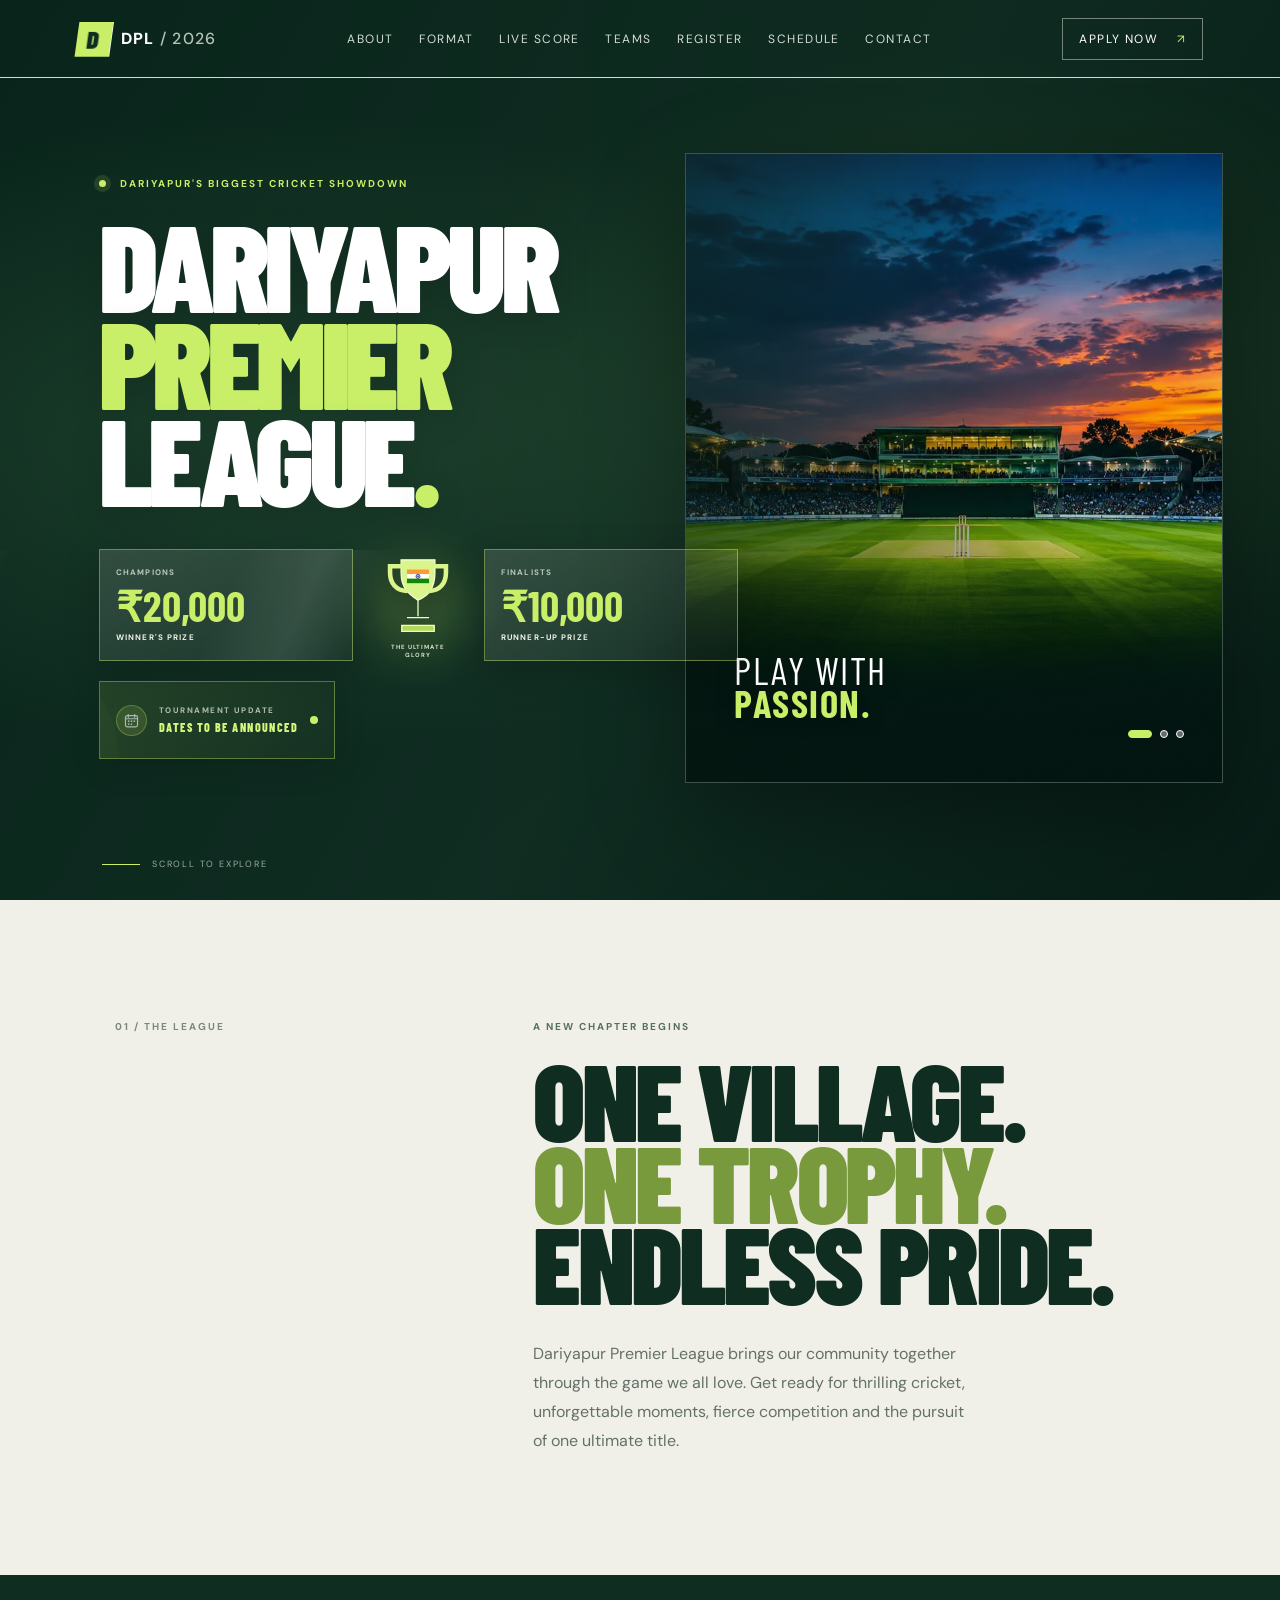
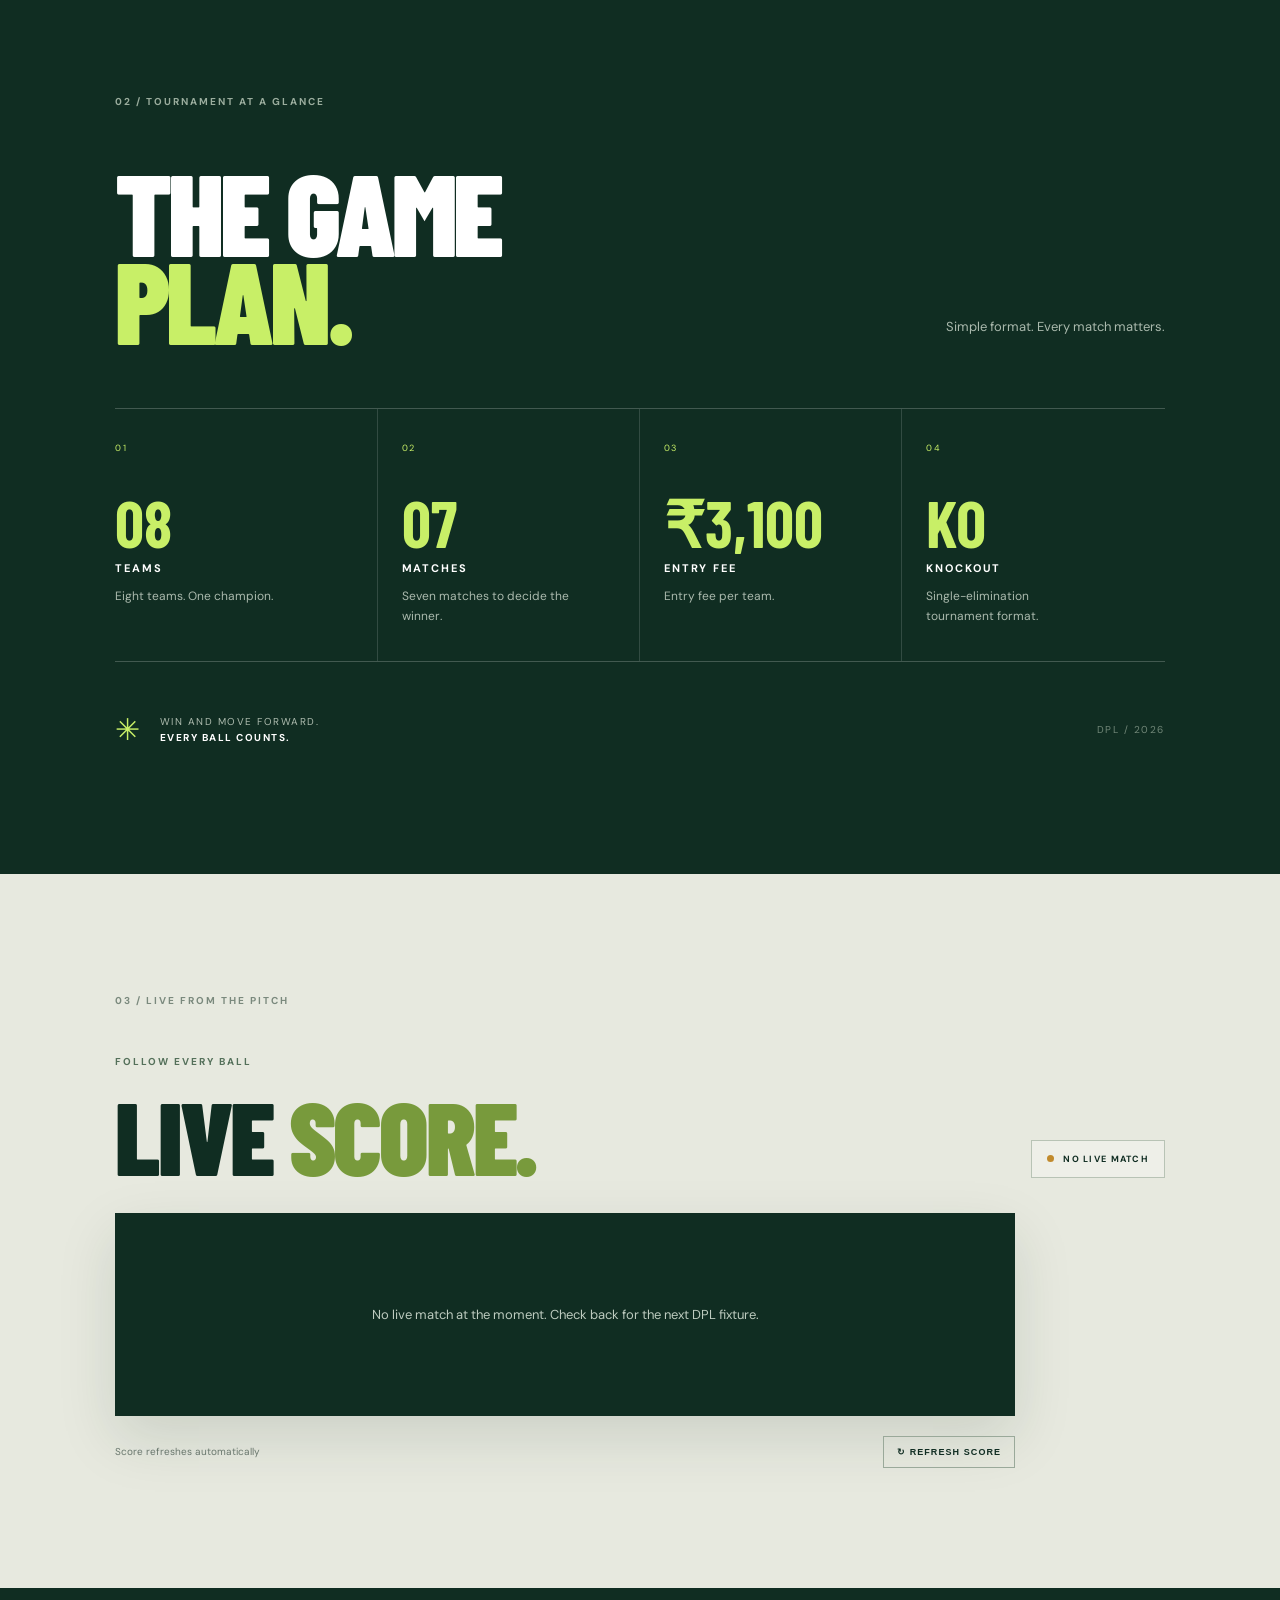
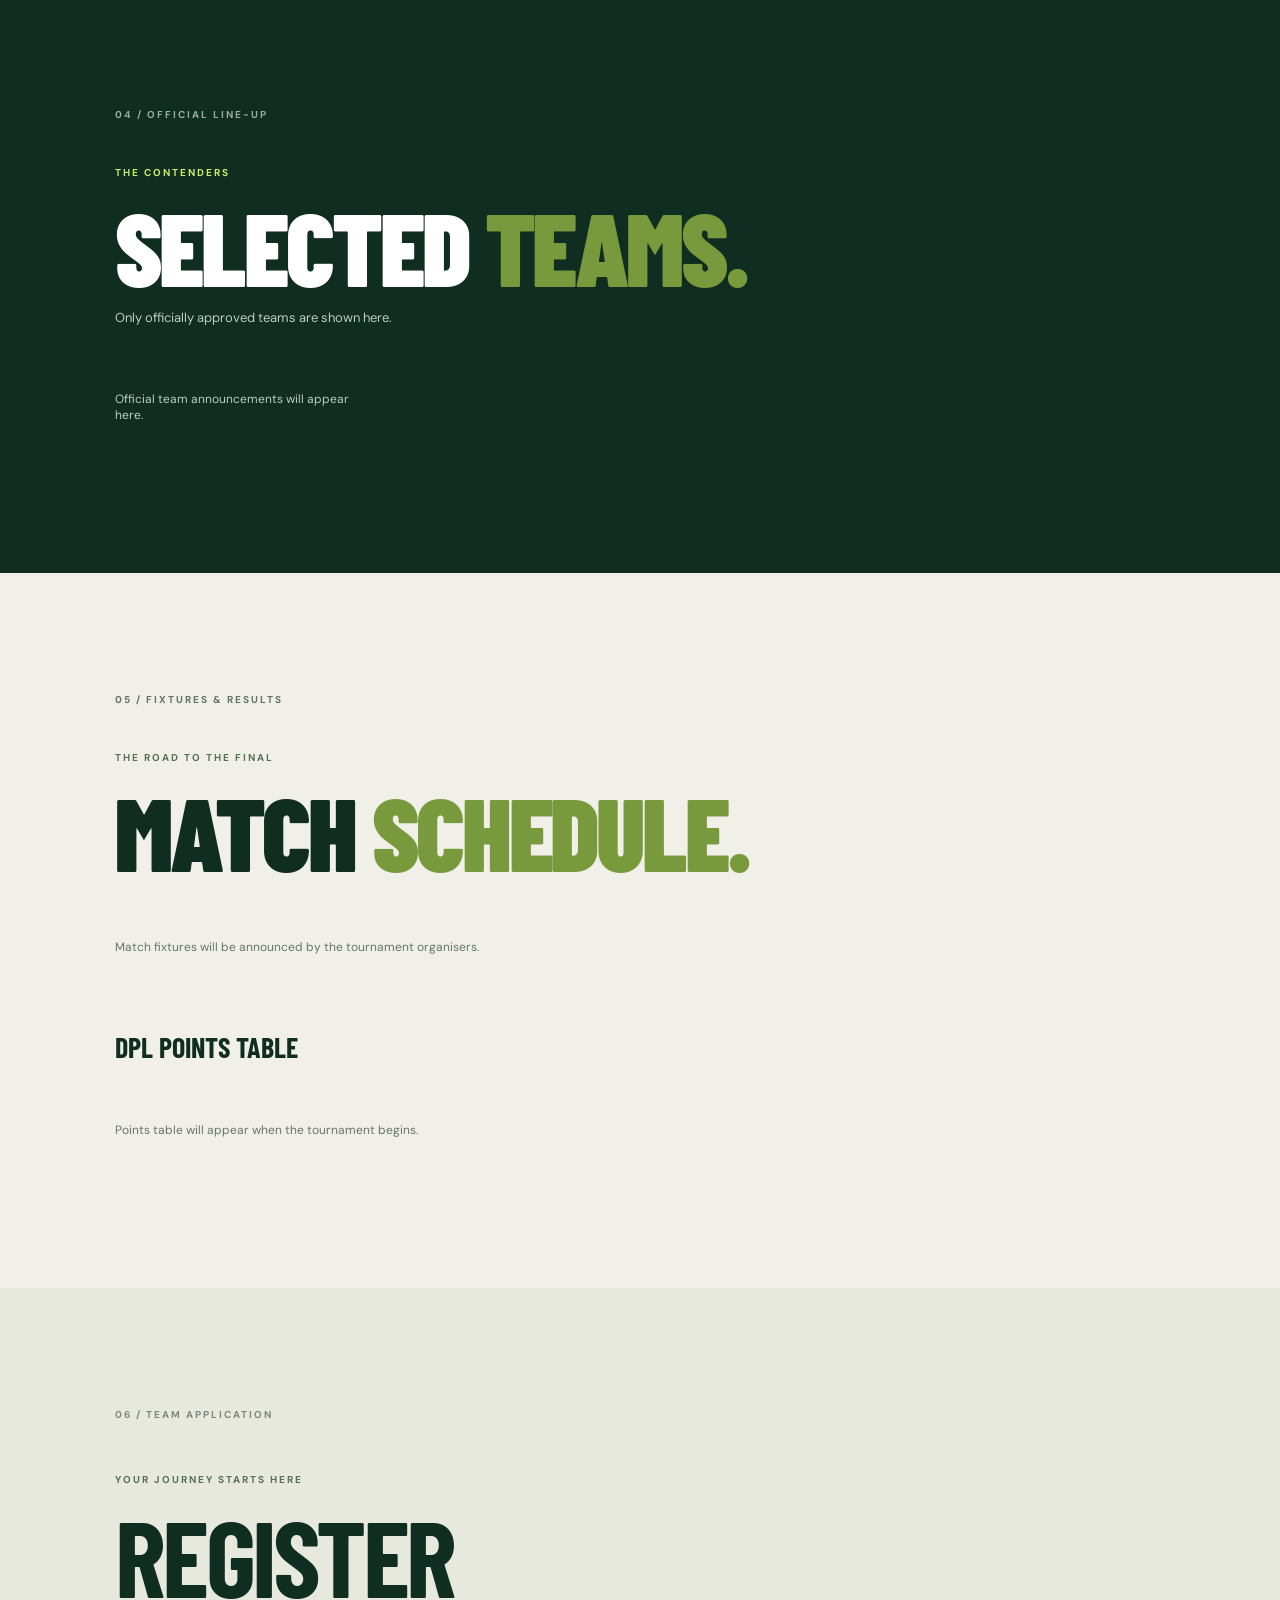
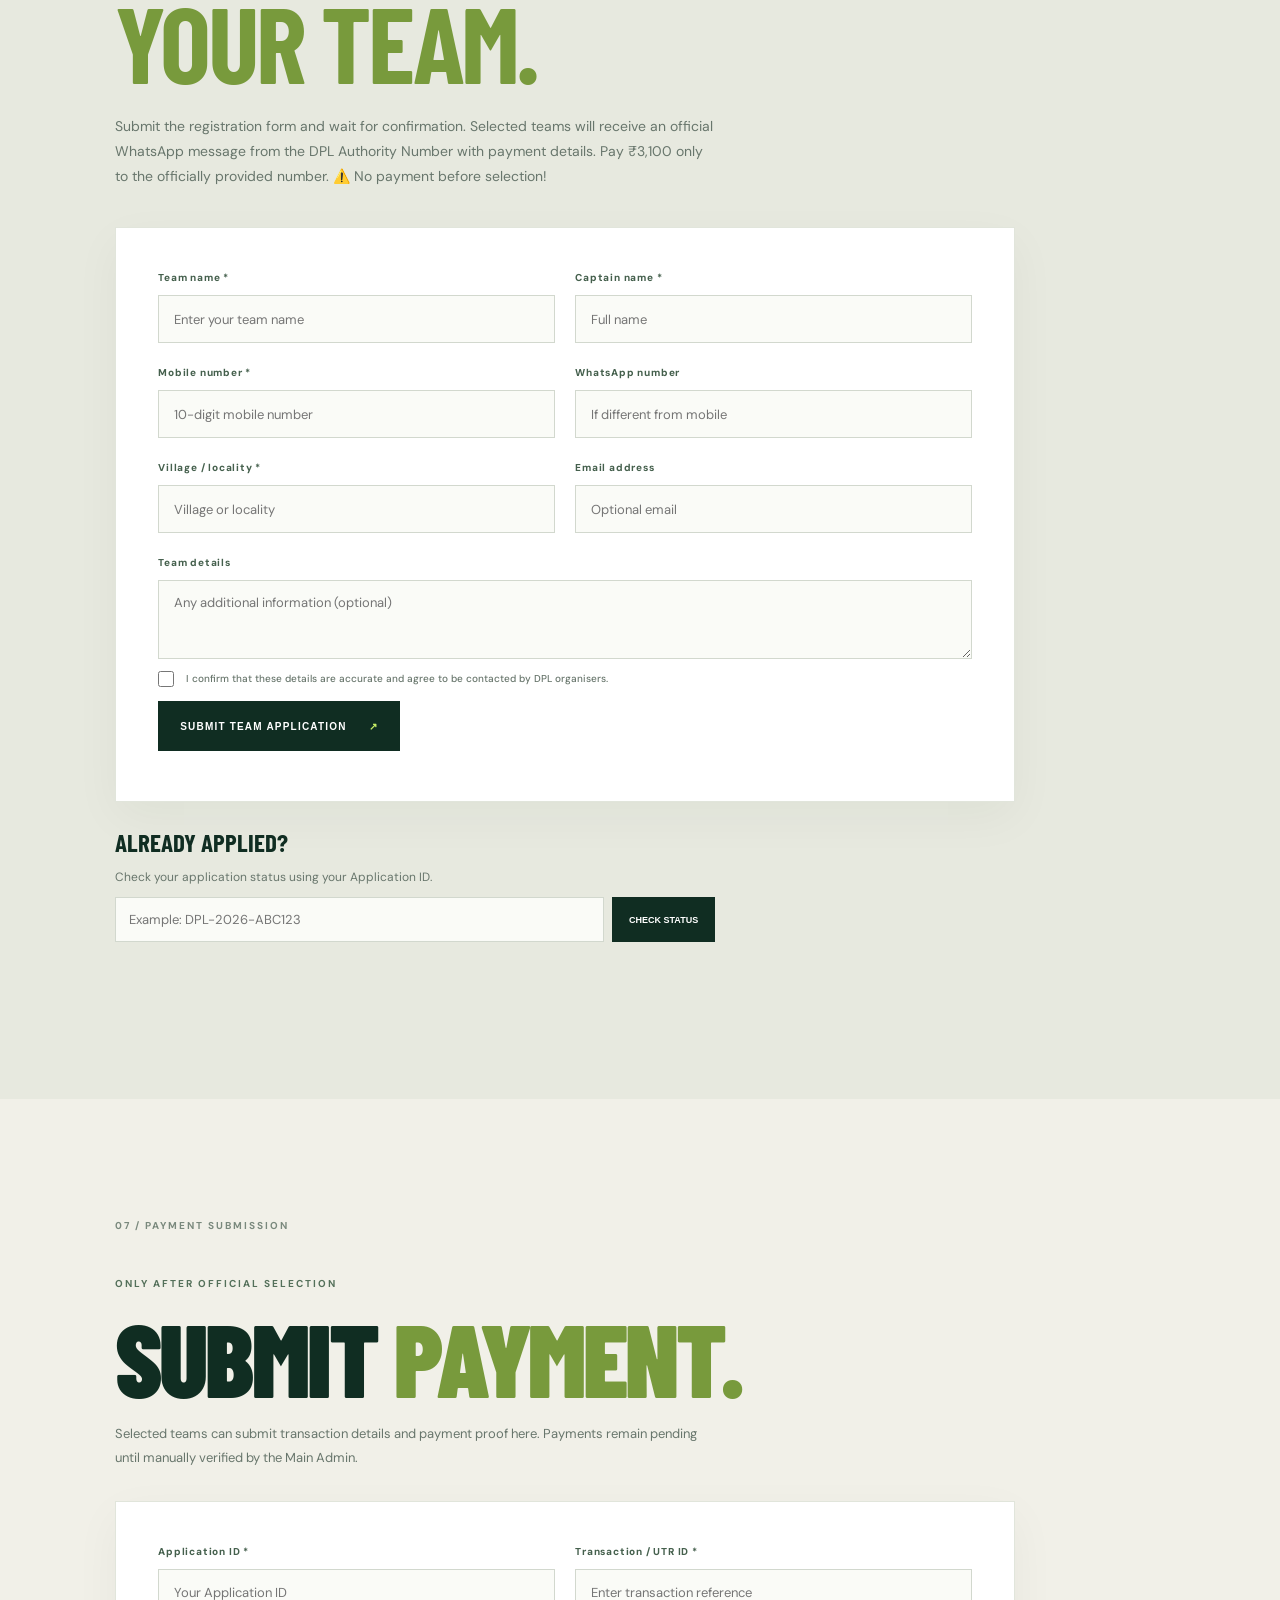
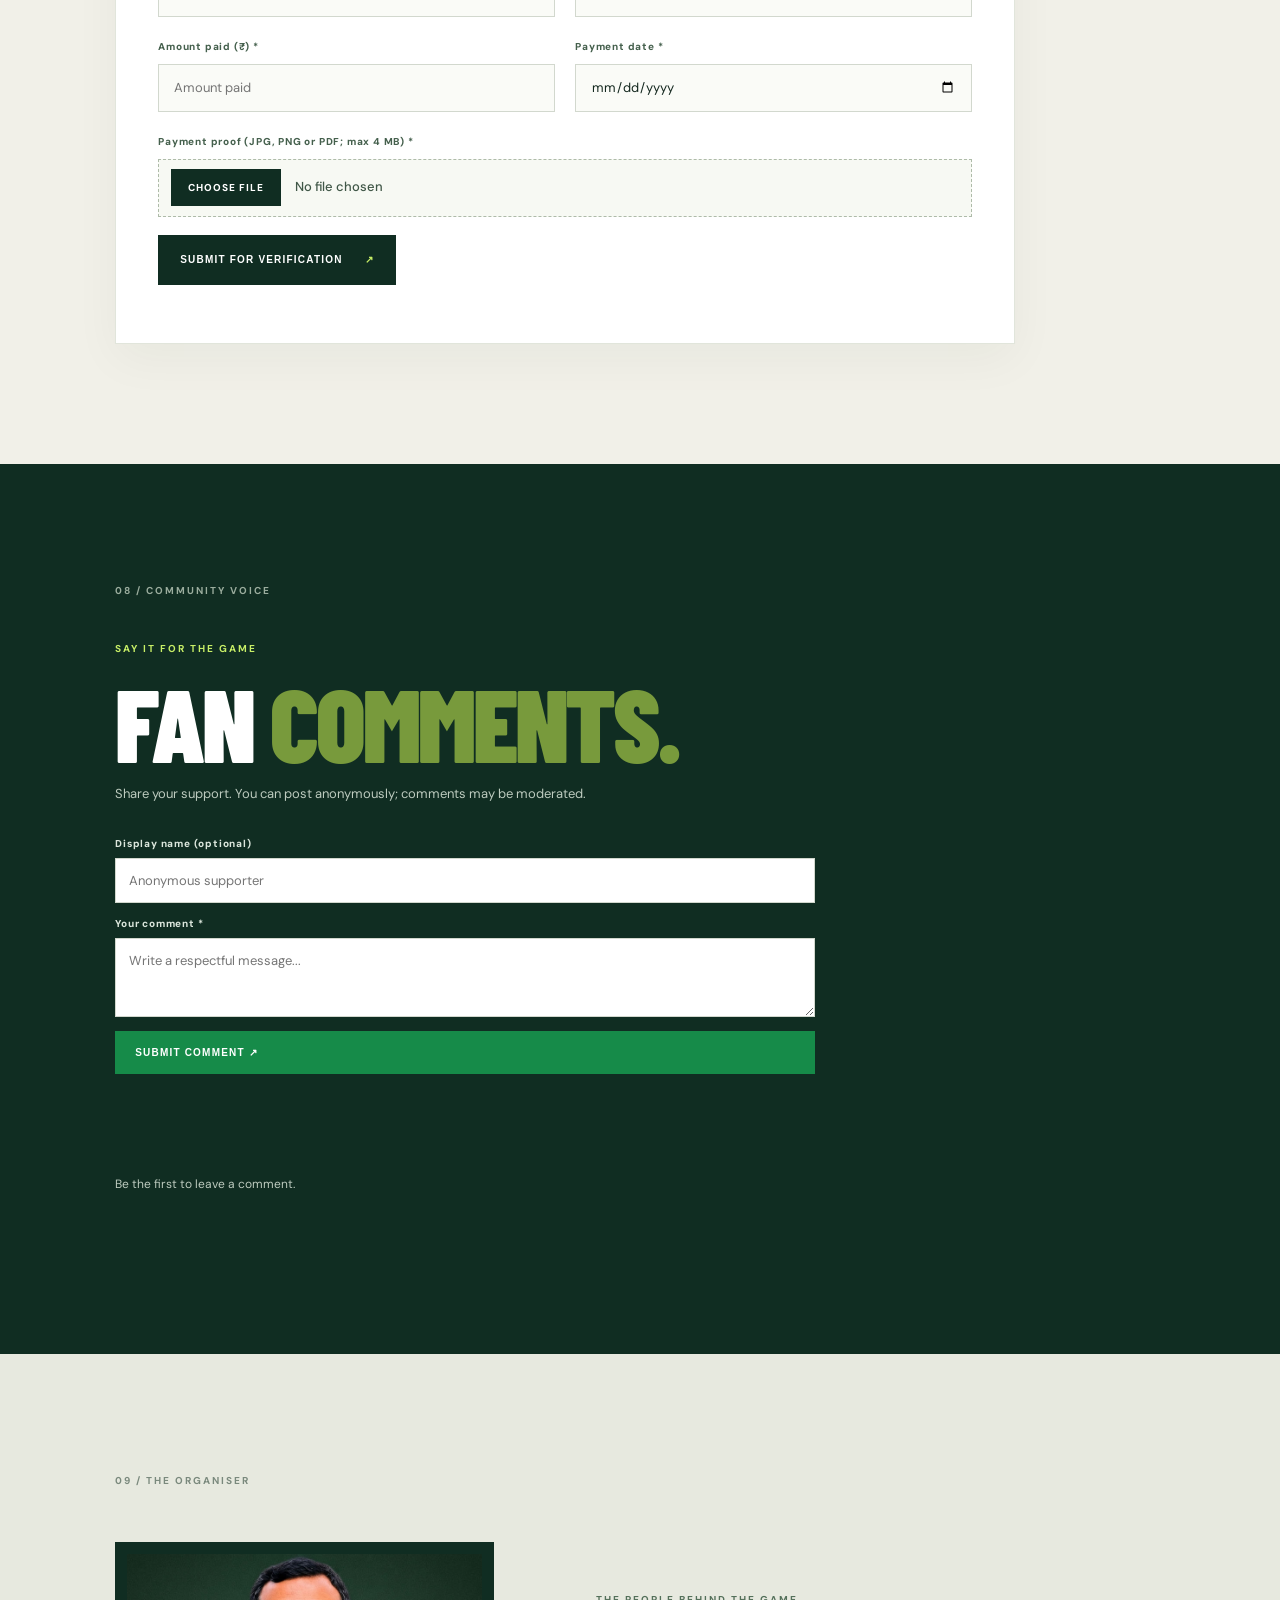
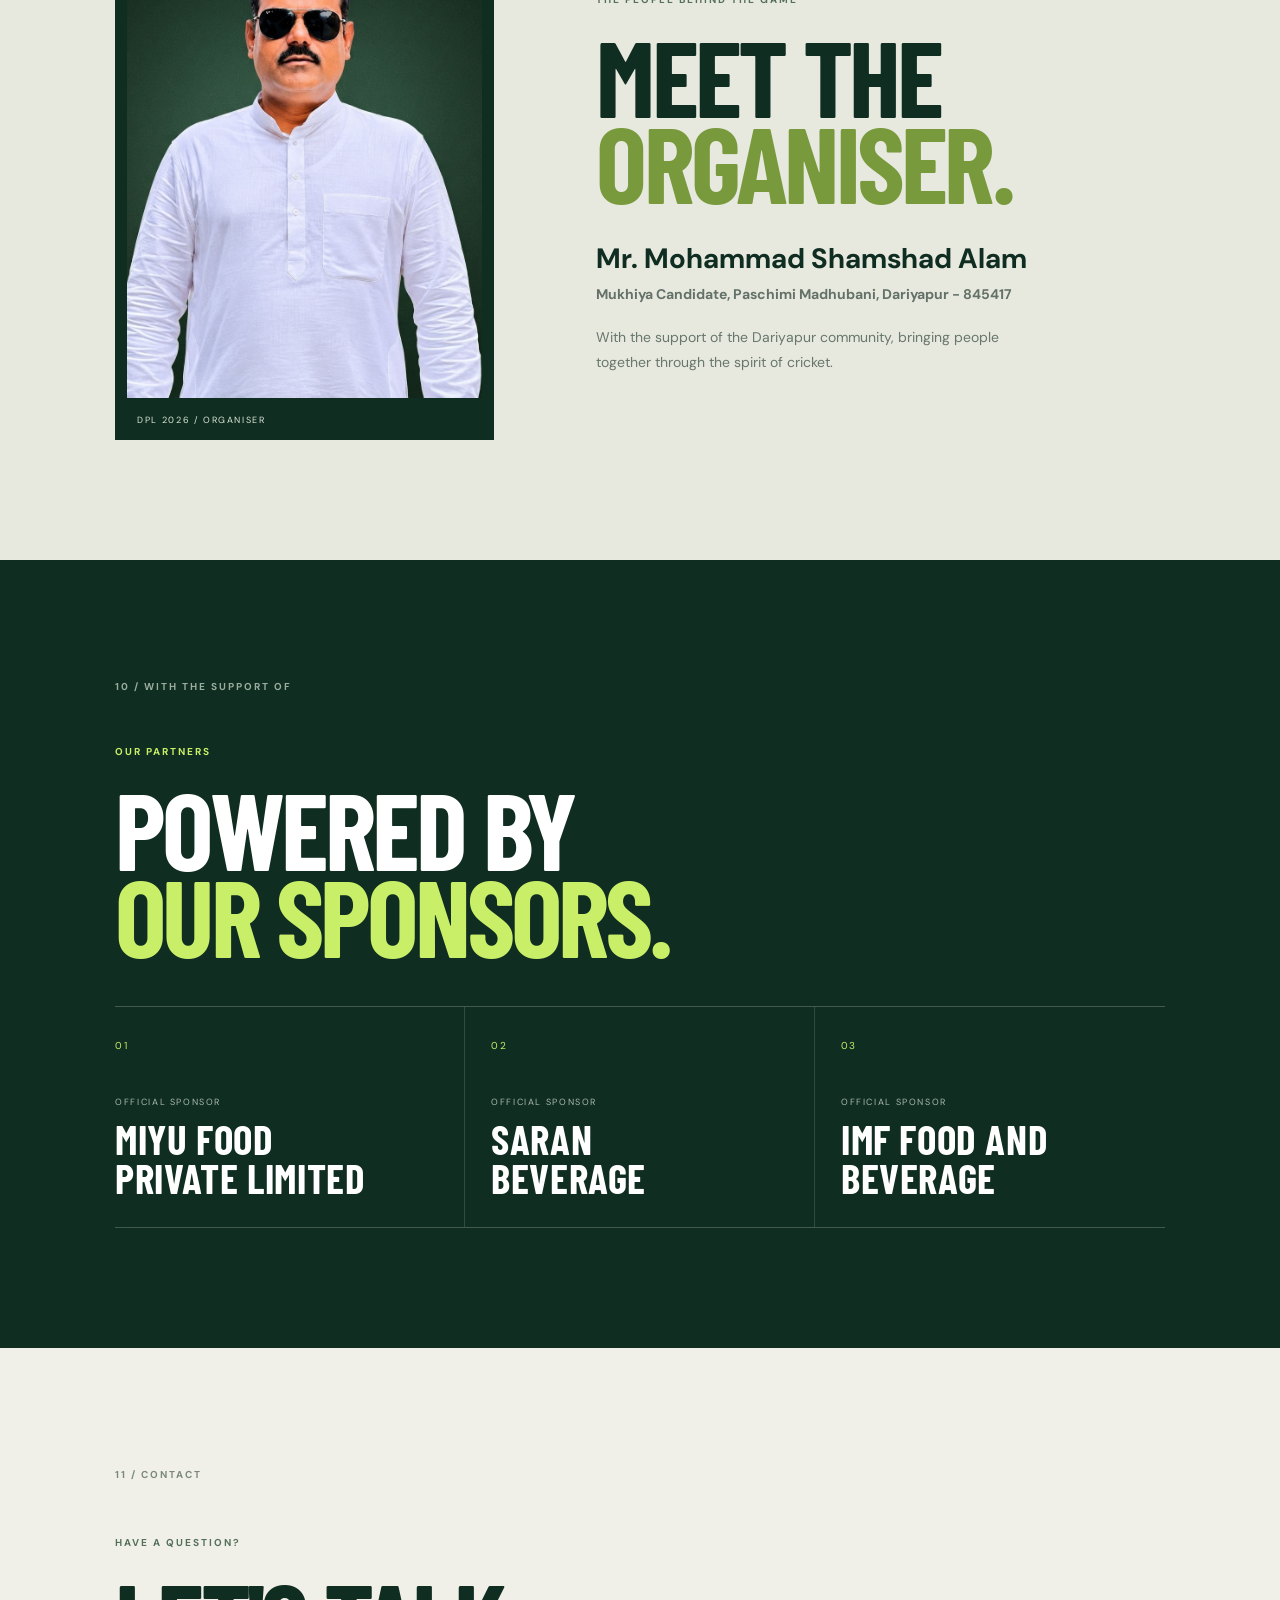
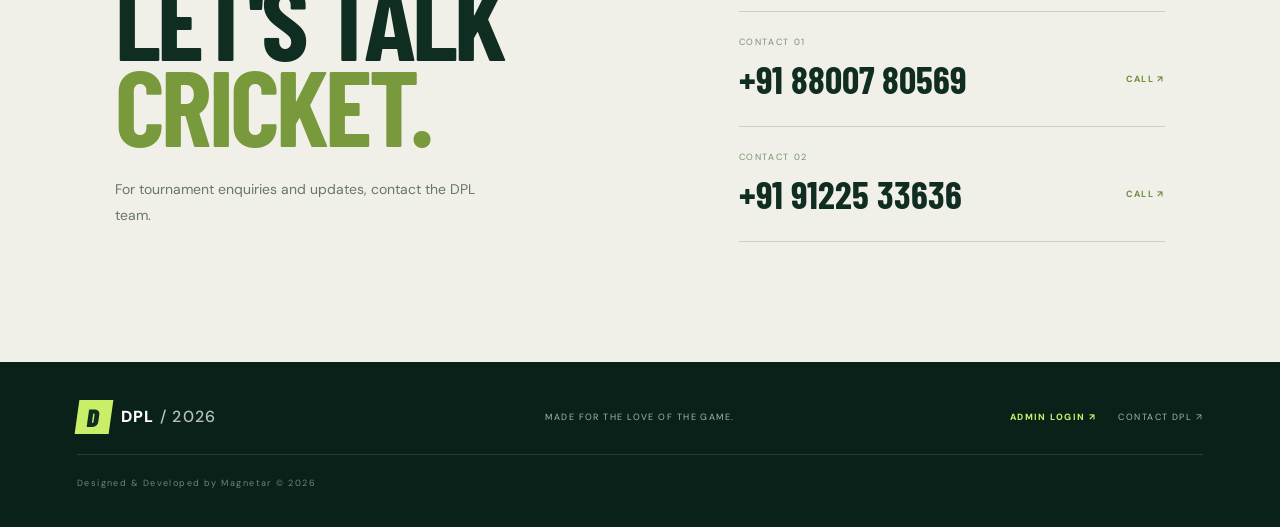
==== index.html @ 30c2c372 "Add files via upload" ====
<!doctype html>
<html lang="en">
<head>
  <meta charset="utf-8">
  <meta name="viewport" content="width=device-width, initial-scale=1">
  <meta name="theme-color" content="#102d22">
  <meta name="description" content="Dariyapur Premier League — the spirit of cricket, the pride of Dariyapur. DPL 2026 tournament information and updates.">
  <title>Dariyapur Premier League | DPL 2026</title>
  <link rel="preconnect" href="https://fonts.googleapis.com">
  <link rel="preconnect" href="https://fonts.gstatic.com" crossorigin>
  <link href="https://fonts.googleapis.com/css2?family=Barlow+Condensed:wght@500;600;700;800;900&family=DM+Sans:wght@400;500;600;700&display=swap" rel="stylesheet">
  <link rel="stylesheet" href="style.css">
</head>
<body>
  <div class="grain" aria-hidden="true"></div>
  <header class="nav">
    <a class="brand" href="#top" aria-label="DPL home"><span class="brand-mark">D</span><span>DPL<span class="brand-year"> / 2026</span></span></a>
    <nav aria-label="Main navigation">
      <a href="#about">About</a><a href="#format">Format</a><a href="#live-score">Live Score</a><a href="#teams">Teams</a><a href="#registration">Register</a><a href="#schedule">Schedule</a><a href="#contact">Contact</a>
    </nav>
    <a class="nav-cta" href="#registration">Apply now <span>↗</span></a>
  </header>

  <main id="top">
    <section class="hero">
      <div class="hero-copy">
        <p class="eyebrow"><span class="live-dot"></span> DARIYAPUR'S BIGGEST CRICKET SHOWDOWN</p>
        <h1>DARIYAPUR<br><em>PREMIER</em><br>LEAGUE<span class="period">.</span></h1>
        <div class="hero-bottom hero-awards" aria-label="DPL 2026 prize money">
          <article class="award-card award-winner">
            <span class="award-kicker">CHAMPIONS</span>
            <strong class="award-amount">₹20,000</strong>
            <span class="award-place">WINNER'S PRIZE</span>
          </article>
          <div class="hero-trophy" aria-hidden="true">
            <span class="trophy-glow"></span>
            <svg viewBox="0 0 120 132" role="presentation">
              <path d="M34 12h52v20c0 22-10 36-26 42C44 64 34 54 34 32V12Z" fill="#d9f58b" stroke="#f6ffd9" stroke-width="2"/>
              <path d="M34 22H17v10c0 17 10 27 25 28M86 22h17v10c0 17-10 27-25 28" fill="none" stroke="#d9f58b" stroke-width="7" stroke-linecap="round"/>
              <path d="M60 74v25M43 101h34M35 113h50v9H35z" fill="#b4d85a" stroke="#efffc4" stroke-width="2"/>
              <defs>
                <clipPath id="dplCupBowl">
                  <path d="M36 14h48v18c0 20-9 34-24 40-15-6-24-20-24-40V14Z"/>
                </clipPath>
              </defs>
              <g clip-path="url(#dplCupBowl)">
                <rect x="43" y="27" width="34" height="7" fill="#FF9933"/>
                <rect x="43" y="34" width="34" height="7" fill="#FFFFFF"/>
                <rect x="43" y="41" width="34" height="7" fill="#138808"/>
                <circle cx="60" cy="37.5" r="3.1" fill="none" stroke="#000080" stroke-width="1"/>
                <circle cx="60" cy="37.5" r=".65" fill="#000080"/>
                <g stroke="#000080" stroke-width=".45">
                  <path d="M60 34.4v6.2M56.9 37.5h6.2M57.8 35.3l4.4 4.4M62.2 35.3l-4.4 4.4"/>
                </g>
              </g>
            </svg>
            <span class="trophy-caption">THE ULTIMATE<br>GLORY</span>
          </div>
          <article class="award-card award-runner">
            <span class="award-kicker">FINALISTS</span>
            <strong class="award-amount">₹10,000</strong>
            <span class="award-place">RUNNER-UP PRIZE</span>
          </article>
        </div>
        <div class="tournament-date-note date-announcement" role="status" aria-label="Tournament dates to be announced">
          <span class="date-announcement-icon" aria-hidden="true">
            <svg viewBox="0 0 24 24" fill="none" focusable="false"><rect x="3.5" y="5" width="17" height="16" rx="2.5" stroke="currentColor" stroke-width="1.7"/><path d="M7.5 3.5v4M16.5 3.5v4M4 9.5h16" stroke="currentColor" stroke-width="1.7" stroke-linecap="round"/><path d="M8 13h.01M12 13h.01M16 13h.01M8 17h.01M12 17h.01" stroke="currentColor" stroke-width="2.4" stroke-linecap="round"/></svg>
          </span>
          <span class="date-announcement-copy">
            <small>TOURNAMENT UPDATE</small>
            <strong>DATES TO BE ANNOUNCED</strong>
          </span>
          <span class="date-announcement-pulse" aria-hidden="true"></span>
        </div>
      </div>
     
<div class="hero-art hero-slider" aria-label="DPL cricket highlights">
    <div class="hero-slides">
      <img src="assets/hero-slide-1.webp" alt="DPL cricket stadium under floodlights" class="hero-slide is-active" fetchpriority="high">
      <img src="assets/hero-slide-2.webp" alt="DPL cricket action with batsman, bowler and wicketkeeper" class="hero-slide" loading="lazy">
      <img src="assets/hero-slide-3.webp" alt="DPL cricket batsman playing a powerful shot" class="hero-slide" loading="lazy">
    </div>
    <div class="video-overlay"></div>
    <div class="art-caption">PLAY WITH<br><b>PASSION.</b></div>
    <div class="hero-slider-dots" aria-label="Choose hero slide">
      <button type="button" class="is-active" aria-label="Show slide 1" aria-current="true"></button>
      <button type="button" aria-label="Show slide 2"></button>
      <button type="button" aria-label="Show slide 3"></button>
    </div>
  </div>

      <div class="hero-scroll"><span></span> SCROLL TO EXPLORE</div>
    </section>

    <section class="intro section" id="about">
      <div class="section-label">01 / THE LEAGUE</div>
      <div class="intro-content">
        <p class="eyebrow dark">A NEW CHAPTER BEGINS</p>
        <h2>ONE VILLAGE.<br><em>ONE TROPHY.</em><br>ENDLESS PRIDE.</h2>
        <p class="intro-text">Dariyapur Premier League brings our community together through the game we all love. Get ready for thrilling cricket, unforgettable moments, fierce competition and the pursuit of one ultimate title.</p>
      </div>
    </section>

    <section class="facts section" id="format">
      <div class="section-label light-label">02 / TOURNAMENT AT A GLANCE</div>
      <div class="facts-head"><h2>THE GAME<br><em>PLAN.</em></h2><p>Simple format. Every match matters.</p></div>
      <div class="fact-grid">
        <article class="fact"><span class="fact-no">01</span><strong>08</strong><h3>TEAMS</h3><p>Eight teams. One champion.</p></article>
        <article class="fact"><span class="fact-no">02</span><strong>07</strong><h3>MATCHES</h3><p>Seven matches to decide the winner.</p></article>
        <article class="fact"><span class="fact-no">03</span><strong>₹3,100</strong><h3>ENTRY FEE</h3><p>Entry fee per team.</p></article>
        <article class="fact"><span class="fact-no">04</span><strong>KO</strong><h3>KNOCKOUT</h3><p>Single-elimination tournament format.</p></article>
      </div>
      <div class="format-note"><span class="note-star">✳</span><span>WIN AND MOVE FORWARD.<br><b>EVERY BALL COUNTS.</b></span><span class="note-side">DPL / 2026</span></div>
    </section>

    <section class="live-score-section section" id="live-score">
      <div class="section-label">03 / LIVE FROM THE PITCH</div>
      <div class="live-section-heading"><div><p class="eyebrow dark">FOLLOW EVERY BALL</p><h2>LIVE <em>SCORE.</em></h2></div><span class="live-status" id="live-status"><i></i><b>NO LIVE MATCH</b></span></div>
      <div id="live-match-card" class="live-match-card" aria-live="polite"><div class="score-empty">No live match at the moment. Check back for the next DPL fixture.</div></div>
      <div class="score-link-row"><span id="score-updated">Score refreshes automatically</span><button type="button" id="refresh-score" class="score-refresh">↻ REFRESH SCORE</button></div>
    </section>

    <section class="teams-section section" id="teams">
      <div class="section-label light-label">04 / OFFICIAL LINE-UP</div>
      <div class="teams-heading"><p class="eyebrow">THE CONTENDERS</p><h2>SELECTED <em>TEAMS.</em></h2><p>Only officially approved teams are shown here.</p></div>
      <div id="public-teams" class="public-team-grid"><p class="empty-note">Official team announcements will appear here.</p></div>
    </section>

    <section class="schedule-section section" id="schedule">
      <div class="section-label">05 / FIXTURES & RESULTS</div>
      <div class="teams-heading"><p class="eyebrow dark">THE ROAD TO THE FINAL</p><h2>MATCH <em>SCHEDULE.</em></h2></div>
      <div id="public-schedule" class="schedule-list"><p class="empty-note">Match fixtures will be announced by the tournament organisers.</p></div>
      <div class="points-wrap"><h3>DPL POINTS TABLE</h3><div id="public-points" class="table-scroll"><p class="empty-note">Points table will appear when the tournament begins.</p></div></div>
    </section>

    <section class="registration section" id="registration">
      <div class="section-label">06 / TEAM APPLICATION</div>
      <div class="registration-heading">
        <p class="eyebrow dark">YOUR JOURNEY STARTS HERE</p>
        <h2>REGISTER<br><em>YOUR TEAM.</em></h2>
        <p class="registration-intro">Submit the registration form and wait for confirmation. Selected teams will receive an official WhatsApp message from the DPL Authority Number with payment details. Pay ₹3,100 only to the officially provided number.

⚠️ No payment before selection!</p>
      </div>
      <form id="team-registration-form" class="dpl-form" novalidate>
        <div class="form-grid">
          <label>Team name *<input name="teamName" required maxlength="70" autocomplete="organization" placeholder="Enter your team name"></label>
          <label>Captain name *<input name="captainName" required maxlength="70" autocomplete="name" placeholder="Full name"></label>
          <label>Mobile number *<input name="phone" required inputmode="tel" pattern="[0-9+() -]{8,18}" maxlength="18" placeholder="10-digit mobile number"></label>
          <label>WhatsApp number<input name="whatsapp" inputmode="tel" maxlength="18" placeholder="If different from mobile"></label>
          <label>Village / locality *<input name="location" required maxlength="100" placeholder="Village or locality"></label>
          <label>Email address<input name="email" type="email" maxlength="120" placeholder="Optional email"></label>
          <label class="full-field">Team details<textarea name="notes" rows="3" maxlength="500" placeholder="Any additional information (optional)"></textarea></label>
        </div>
        <label class="consent-line"><input type="checkbox" name="consent" required> I confirm that these details are accurate and agree to be contacted by DPL organisers.</label>
        <button class="dpl-submit" type="submit">SUBMIT TEAM APPLICATION <span>↗</span></button>
        <p class="form-feedback" id="registration-feedback" role="status" aria-live="polite"></p>
      </form>
      <div class="application-lookup"><h3>ALREADY APPLIED?</h3><p>Check your application status using your Application ID.</p><form id="application-lookup-form"><input name="applicationId" required placeholder="Example: DPL-2026-ABC123" aria-label="Application ID"><button type="submit">CHECK STATUS</button></form><p id="application-lookup-result" role="status"></p></div>
    </section>

    <section class="payment-section section" id="payment">
      <div class="section-label">07 / PAYMENT SUBMISSION</div>
      <div class="payment-heading"><p class="eyebrow dark">ONLY AFTER OFFICIAL SELECTION</p><h2>SUBMIT <em>PAYMENT.</em></h2><p>Selected teams can submit transaction details and payment proof here. Payments remain pending until manually verified by the Main Admin.</p></div>
      <form id="payment-form" class="dpl-form" novalidate>
        <div class="form-grid">
          <label>Application ID *<input name="applicationId" required maxlength="40" placeholder="Your Application ID"></label>
          <label>Transaction / UTR ID *<input name="transactionId" required maxlength="80" placeholder="Enter transaction reference"></label>
          <label>Amount paid (₹) *<input name="amount" required type="number" min="1" max="100000" step="1" placeholder="Amount paid"></label>
          <label>Payment date *<input name="paymentDate" required type="date"></label>
          <label class="full-field">Payment proof (JPG, PNG or PDF; max 4 MB) *<input name="proof" type="file" accept="image/jpeg,image/png,application/pdf" required></label>
        </div>
        <button class="dpl-submit" type="submit">SUBMIT FOR VERIFICATION <span>↗</span></button><p class="form-feedback" id="payment-feedback" role="status" aria-live="polite"></p>
      </form>
    </section>

    <section class="comments-section section" id="comments">
      <div class="section-label light-label">08 / COMMUNITY VOICE</div>
      <div class="teams-heading"><p class="eyebrow">SAY IT FOR THE GAME</p><h2>FAN <em>COMMENTS.</em></h2><p>Share your support. You can post anonymously; comments may be moderated.</p></div>
      <form id="comment-form" class="comment-form"><label>Display name (optional)<input name="displayName" maxlength="35" placeholder="Anonymous supporter"></label><label>Your comment *<textarea name="message" rows="3" maxlength="500" required placeholder="Write a respectful message..."></textarea></label><button type="submit" class="dpl-submit comment-submit">SUBMIT COMMENT ↗</button><p id="comment-feedback" class="form-feedback" role="status"></p></form>
      <div id="public-comments" class="comment-list"><p class="empty-note">Be the first to leave a comment.</p></div>
    </section>

    <section class="organiser section" id="organiser">
      <div class="section-label">09 / THE ORGANISER</div>
      <div class="organiser-layout">
        <div class="organiser-photo-wrap">
          <img src="assets/organiser-photo.jpg" alt="Mr. Mohammad Shamshad Alam" class="organiser-photo">
          <span class="organiser-photo-caption">DPL 2026 / ORGANISER</span>
        </div>
        <div class="organiser-copy">
          <p class="eyebrow dark">THE PEOPLE BEHIND THE GAME</p>
          <h2>MEET THE<br><em>ORGANISER.</em></h2>
          <h3>Mr. Mohammad Shamshad Alam</h3>
          <p class="organiser-role">Mukhiya Candidate, Paschimi Madhubani, Dariyapur - 845417</p>
          <p class="organiser-description">With the support of the Dariyapur community, bringing people together through the spirit of cricket.</p>
        </div>
      </div>
    </section>

    <section class="sponsors section" id="sponsors">
      <div class="section-label light-label">10 / WITH THE SUPPORT OF</div>
      <div class="sponsors-heading">
        <p class="eyebrow">OUR PARTNERS</p>
        <h2>POWERED BY<br><em>OUR SPONSORS.</em></h2>
      </div>
      <div class="sponsor-grid">
        <article class="sponsor-card"><span class="sponsor-index">01</span><p>OFFICIAL SPONSOR</p><h3>MIYU FOOD<br>PRIVATE LIMITED</h3></article>
        <article class="sponsor-card"><span class="sponsor-index">02</span><p>OFFICIAL SPONSOR</p><h3>SARAN<br>BEVERAGE</h3></article>
        <article class="sponsor-card"><span class="sponsor-index">03</span><p>OFFICIAL SPONSOR</p><h3>IMF FOOD AND<br>BEVERAGE</h3></article>
      </div>
    </section>

    <section class="contact section" id="contact">
      <div class="section-label">11 / CONTACT</div>
      <div class="contact-layout">
        <div>
          <p class="eyebrow dark">HAVE A QUESTION?</p>
          <h2>LET'S TALK<br><em>CRICKET.</em></h2>
          <p class="contact-intro">For tournament enquiries and updates, contact the DPL team.</p>
        </div>
        <div class="contact-numbers">

    <a href="tel:+918800780569">
        <span>CONTACT 01</span>
        <strong>+91 88007 80569</strong>
        <b>CALL ↗</b>
    </a>

    <a href="tel:+919122533636">
        <span>CONTACT 02</span>
        <strong>+91 91225 33636</strong>
        <b>CALL ↗</b>
    </a>

</div>
      </div>
    </section>
  </main>

  <footer class="footer">
    <a class="brand footer-brand" href="#top"><span class="brand-mark">D</span><span>DPL<span class="brand-year"> / 2026</span></span></a>
    <p>MADE FOR THE LOVE OF THE GAME.</p>
    <div class="footer-actions"><a href="admin.html" class="footer-admin">ADMIN LOGIN ↗</a><a href="#contact" class="back-top">CONTACT DPL ↗</a></div>
    <small>Designed & Developed by Magnetar © 2026</small>
  </footer>
  <script src="config.js"></script>
  <script src="script.js"></script>
</body>
</html>
---- style.css ----
@import url('https://fonts.googleapis.com/css2?family=Barlow+Condensed:wght@500;600;700;800;900&family=DM+Sans:wght@400;500;600;700&display=swap');
:root{--green:#102d22;--green2:#183c2d;--lime:#c8ef67;--paper:#f1f0e8;--ink:#13271e;--muted:#9ba99e}
*{box-sizing:border-box}html{scroll-behavior:smooth}body{margin:0;background:var(--paper);color:var(--ink);font-family:'DM Sans',sans-serif}a{color:inherit;text-decoration:none}.grain{position:fixed;inset:0;pointer-events:none;z-index:20;opacity:.045;background-image:url("data:image/svg+xml,%3Csvg viewBox='0 0 180 180' xmlns='http://www.w3.org/2000/svg'%3E%3Cfilter id='n'%3E%3CfeTurbulence type='fractalNoise' baseFrequency='.8' numOctaves='3' stitchTiles='stitch'/%3E%3C/filter%3E%3Crect width='100%25' height='100%25' filter='url(%23n)' opacity='.5'/%3E%3C/svg%3E")}
.nav{height:78px;padding:0 6vw;display:flex;align-items:center;justify-content:space-between;border-bottom:1px solid #d8d9cf;position:absolute;top:0;width:100%;z-index:5;color:white}.brand{display:flex;align-items:center;gap:10px;font-weight:800;letter-spacing:.08em}.brand-mark{display:grid;place-items:center;width:34px;height:34px;background:var(--lime);color:var(--green);font-family:'Barlow Condensed';font-size:25px;font-weight:900;transform:skew(-8deg)}.brand-year{font-weight:500;color:#b6c2b7}.nav nav{display:flex;gap:34px;font-size:12px;text-transform:uppercase;letter-spacing:.12em;color:#d2ddd4}.nav nav a:hover,.back-top:hover{color:var(--lime)}.nav-cta{font-size:12px;text-transform:uppercase;letter-spacing:.12em;border:1px solid #738579;padding:12px 16px}.nav-cta span{color:var(--lime);padding-left:14px}
.hero{min-height:790px;height:100svh;max-height:1000px;background:var(--green);color:white;position:relative;overflow:hidden;padding:160px 8vw 90px;display:flex;align-items:center}.hero:after{content:"";position:absolute;inset:0;background:radial-gradient(ellipse at 75% 45%,#31523a 0,transparent 42%),linear-gradient(110deg,transparent 40%,#0a211a 100%);pointer-events:none}.hero-copy{position:relative;z-index:2;width:60%}.eyebrow{font-size:10px;letter-spacing:.2em;font-weight:700;color:var(--lime);margin:0 0 26px}.live-dot{display:inline-block;width:7px;height:7px;border-radius:50%;background:var(--lime);margin-right:10px;box-shadow:0 0 0 5px #c8ef6720}.hero h1,.intro h2,.facts h2,.updates h2{font-family:'Barlow Condensed',sans-serif;font-size:clamp(76px,11.3vw,168px);line-height:.76;letter-spacing:-.035em;font-weight:900;margin:0}.hero h1 em,.intro h2 em,.facts h2 em,.updates h2 em{font-style:normal;color:var(--lime)}.period{color:var(--lime)}.hero-bottom{display:flex;align-items:flex-end;gap:80px;margin-top:54px}.hero-tagline{font-size:16px;line-height:1.55;color:#c1cec3;margin:0}.hero-date{border-left:1px solid #617568;padding-left:22px;display:grid;gap:6px}.hero-date span,.hero-date small{font-size:9px;letter-spacing:.18em;color:#a9b8ac}.hero-date strong{font-family:'Barlow Condensed';font-size:27px;line-height:.9;color:var(--lime)}.hero-art{position:absolute;z-index:1;right:4vw;top:15%;width:43%;height:75%;overflow:hidden;background:linear-gradient(145deg,#31513a,#10291f 65%);clip-path:polygon(16% 0,100% 0,100% 100%,0 100%,0 17%);border:1px solid #ffffff18}.hero-art:before{content:"";position:absolute;inset:0;background:repeating-linear-gradient(115deg,transparent 0 55px,#ffffff08 56px 57px)}.stadium-light{position:absolute;width:5px;height:180px;background:linear-gradient(#e8ffb2,transparent);top:0;filter:blur(7px);opacity:.8}.light-one{left:25%}.light-two{right:25%}.pitch-lines{position:absolute;width:75%;height:35%;bottom:-5%;left:13%;border:1px solid #b7d59c55;transform:perspective(250px) rotateX(52deg);border-radius:50%}.pitch-lines:before,.pitch-lines:after{content:"";position:absolute;inset:16% 28%;border:1px solid #b7d59c55;border-radius:50%}.pitch-lines:after{inset:35% 42%}.ball{position:absolute;width:clamp(100px,14vw,205px);aspect-ratio:1;border-radius:50%;background:radial-gradient(circle at 32% 27%,#f76a4b,#a51f1d 58%,#551411);top:32%;left:34%;box-shadow:25px 35px 70px #0008, inset -15px -18px 25px #3c0d0b88;animation:float 5s ease-in-out infinite}.ball:before,.ball:after{content:"";position:absolute;inset:8% 42%;border:2px dashed #f3c4a7;border-radius:50%;transform:rotate(35deg)}.ball:after{transform:rotate(-35deg)}.ball span{position:absolute;inset:0;border-radius:50%;background:linear-gradient(135deg,#ffffff35,transparent 40%)}.stumps{position:absolute;bottom:20%;right:20%;height:100px;display:flex;gap:8px;align-items:flex-end;transform:skew(-8deg)}.stumps i{height:100%;width:7px;background:linear-gradient(90deg,#d5d0a7,#fff8d7,#8d8b6d);border-radius:4px}.stumps b{position:absolute;top:-4px;left:-4px;width:35px;height:5px;background:#eee6c2}.art-caption{position:absolute;left:8%;bottom:11%;font-family:'Barlow Condensed';font-size:25px;line-height:.85;letter-spacing:.04em}.art-caption b{color:var(--lime)}.art-index{position:absolute;right:7%;top:9%;font-size:9px;letter-spacing:.2em;color:#c8d8c8;writing-mode:vertical-rl}.hero-scroll{position:absolute;bottom:30px;left:8vw;z-index:3;font-size:9px;letter-spacing:.2em;color:#9cad9f;display:flex;align-items:center;gap:12px}.hero-scroll span{height:1px;width:38px;background:var(--lime)}
.section{padding:120px 9vw;position:relative}.section-label{font-size:10px;letter-spacing:.2em;font-weight:700;color:#7a897d}.intro{min-height:650px;display:grid;grid-template-columns:1fr 2fr;gap:8vw;align-items:start}.intro-content{max-width:720px}.eyebrow.dark{color:#54705a}.intro h2,.updates h2{font-size:clamp(64px,8.4vw,118px);color:var(--green)}.intro h2 em,.updates h2 em{color:#789a3c}.intro-text{font-size:16px;line-height:1.8;color:#647168;max-width:440px;margin:36px 0 0}.intro-stamp{position:absolute;right:10%;bottom:12%;width:100px;height:100px;border:1px solid #c4cbbd;border-radius:50%;display:grid;place-items:center;font-family:'Barlow Condensed';font-size:55px;line-height:.7;color:#789a3c;transform:rotate(-12deg)}.intro-stamp small{font-size:12px;letter-spacing:.3em}
.facts{background:var(--green);color:white}.light-label{color:#9bad9e}.facts-head{display:flex;justify-content:space-between;align-items:flex-end;margin:60px 0 65px}.facts h2{font-size:clamp(70px,9vw,125px)}.facts h2 em{color:var(--lime)}.facts-head p{font-size:13px;color:#aab9ad;margin:0 0 8px}.fact-grid{display:grid;grid-template-columns:repeat(4,1fr);border-top:1px solid #ffffff35;border-bottom:1px solid #ffffff35}.fact{padding:26px 22px 35px 0;position:relative;border-right:1px solid #ffffff25}.fact:not(:first-child){padding-left:24px}.fact:last-child{border:0}.fact-no{font-size:9px;letter-spacing:.15em;color:var(--lime)}.fact strong{display:block;font-family:'Barlow Condensed';font-size:clamp(40px,5vw,68px);line-height:1;margin:35px 0 6px;color:var(--lime);white-space:nowrap}.fact h3{font-size:11px;letter-spacing:.17em;margin:0 0 12px}.fact p{font-size:12px;line-height:1.6;color:#aab9ad;margin:0;max-width:170px}.format-note{display:flex;align-items:center;gap:18px;margin-top:44px;color:#aebcaf;font-size:10px;letter-spacing:.15em;line-height:1.6}.format-note b{color:white}.note-star{font-size:30px;color:var(--lime)}.note-side{margin-left:auto;color:#718778}
.updates{display:grid;grid-template-columns:1.4fr .8fr;gap:8vw;align-items:center;min-height:650px}.updates-content>p:not(.eyebrow){max-width:420px;color:#68766c;font-size:14px;line-height:1.8;margin:35px 0 28px}.coming-pill{display:inline-flex;align-items:center;border:1px solid #c4cbbd;padding:14px 17px;font-size:9px;letter-spacing:.15em;font-weight:700}.coming-pill .live-dot {
    display: inline-block;
    width: 9px;
    height: 9px;
    background: #789a3c;
    border-radius: 50%;
    margin-right: 8px;
    animation: livePulse 1.5s ease-in-out infinite;
}

@keyframes livePulse {
    0%, 100% {
        transform: scale(1);
        box-shadow: 0 0 0 0 rgba(120, 154, 60, 0.6);
    }
    50% {
        transform: scale(1.3);
        box-shadow: 0 0 0 7px rgba(120, 154, 60, 0);
    }
}.updates-side{border-left:1px solid #cbd0c4;padding:40px 0 40px 50px}.big-dpl{font-family:'Barlow Condensed';font-size:clamp(90px,13vw,180px);font-weight:900;letter-spacing:-.08em;color:var(--green);line-height:.8}.big-dpl span{font-size:.42em;color:#8ca74f;vertical-align:top;letter-spacing:-.04em}.updates-side p{font-size:10px;letter-spacing:.2em;line-height:1.8;color:#68766c;margin:25px 0}.side-rule{height:1px;background:#cbd0c4;width:100%;margin:40px 0 20px}.updates-side small{font-size:8px;letter-spacing:.15em;color:#829084}
.footer{background:#0a2119;color:white;padding:38px 6vw;display:grid;grid-template-columns:1fr 1fr 1fr;align-items:center;gap:20px}.footer-brand{justify-self:start}.footer p,.footer small,.back-top{font-size:9px;letter-spacing:.16em;color:#a8b7aa}.footer p{text-align:center}.back-top{justify-self:end}.footer small{grid-column:1/-1;border-top:1px solid #ffffff20;padding-top:22px;color:#718477}
@keyframes float{0%,100%{transform:translateY(0) rotate(-8deg)}50%{transform:translateY(-18px) rotate(3deg)}}
.reveal{opacity:0;transform:translateY(26px);transition:opacity .7s ease,transform .7s ease}.reveal.visible{opacity:1;transform:none}
@media(max-width:800px){.nav{height:66px;padding:0 5vw}.nav nav{display:none}.nav-cta{padding:10px 12px;font-size:10px}.hero{min-height:820px;height:auto;padding:135px 7vw 80px;align-items:flex-start}.hero-copy{width:100%}.hero h1{font-size:clamp(74px,17vw,130px)}.hero-art{top:auto;bottom:7%;right:5%;width:74%;height:42%;opacity:.8}.hero-bottom{gap:35px;margin-top:35px}.hero-tagline{font-size:13px}.hero-date{padding-left:14px}.hero-scroll{left:7vw}.section{padding:82px 7vw}.intro{display:block;min-height:570px}.intro-content{margin-top:55px}.intro h2,.updates h2{font-size:clamp(64px,13vw,100px)}.intro-stamp{width:70px;height:70px;font-size:40px;right:8%;bottom:8%}.facts-head{display:block;margin:45px 0}.facts-head p{margin-top:25px}.fact-grid{grid-template-columns:1fr 1fr}.fact{padding:22px 15px 26px 0;border-bottom:1px solid #ffffff25}.fact:nth-child(2){border-right:0;padding-left:18px}.fact:nth-child(3){padding-left:0}.fact:nth-child(4){border-right:0;padding-left:18px}.fact strong{font-size:52px;margin:24px 0 5px}.updates{display:block;min-height:0}.updates-side{margin-top:70px;padding:35px 0 10px 25px}.big-dpl{font-size:140px}.footer{grid-template-columns:1fr 1fr}.footer p{display:none}.back-top{grid-column:2;grid-row:1}.footer small{grid-column:1/-1}}
@media(max-width:420px){.hero-bottom{gap:20px}.hero-date strong{font-size:22px}.hero-date span,.hero-date small{font-size:7px}.hero-art{width:80%;height:38%}.fact strong{font-size:43px}.format-note{font-size:8px}}
@media(prefers-reduced-motion:reduce){html{scroll-behavior:auto}*,*:before,*:after{animation:none!important;transition:none!important}.reveal{opacity:1;transform:none}}


/* Organiser, sponsors and contact sections */
.nav nav { gap: clamp(12px, 2vw, 28px); }
.organiser { background: #e7e9df; }
.organiser-layout { display:grid; grid-template-columns:minmax(240px, .8fr) 1.2fr; gap:8vw; align-items:center; margin-top:55px; }
.organiser-photo-wrap { position:relative; max-width:390px; background:var(--green); padding:12px 12px 42px; }
.organiser-photo { display:block; width:100%; aspect-ratio: 4 / 5; object-fit:cover; object-position:center 28%; }
.organiser-photo-caption { position:absolute; left:22px; bottom:14px; color:#dce8d9; font-size:9px; letter-spacing:.18em; }
.organiser-copy h2,.contact h2 { font-family:'Barlow Condensed',sans-serif; font-size:clamp(64px,8.4vw,118px); line-height:.8; letter-spacing:-.035em; color:var(--green); margin:0; }
.organiser-copy h2 em,.contact h2 em { color:#789a3c; font-style:normal; }
.organiser-copy h3 { margin:36px 0 8px; font-size:clamp(20px,2.4vw,28px); color:var(--green); }
.organiser-role { margin:0; color:#647168; font-size:14px; font-weight:700; }
.organiser-description { max-width:430px; color:#68766c; font-size:14px; line-height:1.8; margin-top:22px; }
.sponsors { background:var(--green); color:white; }
.sponsors-heading { margin:52px 0 48px; }
.sponsors-heading h2 { font-family:'Barlow Condensed',sans-serif; font-size:clamp(64px,8.5vw,116px); line-height:.8; letter-spacing:-.035em; margin:0; }
.sponsors-heading h2 em { color:var(--lime); font-style:normal; }
.sponsor-grid { display:grid; grid-template-columns:repeat(3,1fr); border-top:1px solid #ffffff35; border-bottom:1px solid #ffffff35; }
.sponsor-card { min-height:220px; padding:26px 24px 30px 0; position:relative; border-right:1px solid #ffffff25; }
.sponsor-card:not(:first-child) { padding-left:26px; }
.sponsor-card:last-child { border-right:0; }
.sponsor-index { color:var(--lime); font-size:10px; letter-spacing:.15em; }
.sponsor-card p { margin:42px 0 12px; color:#aab9ad; font-size:9px; letter-spacing:.18em; }
.sponsor-card h3 { margin:0; color:white; font-family:'Barlow Condensed',sans-serif; font-size:clamp(26px,3.2vw,42px); line-height:.95; letter-spacing:.015em; }
.contact { background:var(--paper); }
.contact-layout { display:grid; grid-template-columns:1.1fr .9fr; gap:8vw; align-items:end; margin-top:55px; }
.contact-intro { max-width:390px; color:#68766c; font-size:14px; line-height:1.8; margin-top:30px; }
.contact-numbers { border-top:1px solid #cbd0c4; }
.contact-numbers a { display:grid; grid-template-columns:1fr auto; gap:8px 18px; padding:24px 0; border-bottom:1px solid #cbd0c4; align-items:center; }
.contact-numbers a span { grid-column:1/-1; color:#78906f; font-size:9px; letter-spacing:.18em; }
.contact-numbers a strong { font-family:'Barlow Condensed',sans-serif; font-size:clamp(25px,3vw,38px); color:var(--green); }
.contact-numbers a b { color:#6d8d3d; font-size:9px; letter-spacing:.15em; }
.contact-numbers a:hover strong { color:#789a3c; }
@media(max-width:800px) {
  .nav nav { display:none; }
  .organiser-layout,.contact-layout { grid-template-columns:1fr; gap:42px; }
  .organiser-photo-wrap { max-width:340px; }
  .sponsor-grid { grid-template-columns:1fr; }
  .sponsor-card,.sponsor-card:not(:first-child) { min-height:0; padding:24px 0; border-right:0; border-bottom:1px solid #ffffff25; }
  .sponsor-card:last-child { border-bottom:0; }
  .sponsor-card p { margin-top:24px; }
}


/* Embedded DPL registration form */
.registration { background:#e7e9df; }
.registration-heading { max-width:780px; margin:52px 0 38px; }
.registration-heading h2 { font-family:'Barlow Condensed',sans-serif; font-size:clamp(64px,8.4vw,118px); line-height:.8; letter-spacing:-.035em; color:var(--green); margin:0; }
.registration-heading h2 em { color:#789a3c; font-style:normal; }
.registration-intro { max-width:600px; color:#68766c; font-size:14px; line-height:1.8; margin-top:30px; }

/* GOOGLE FORM — DESKTOP & MOBILE CORNERS */
.form-frame {
    background: #ffffff;
    border: none;
    border-radius: 12px;
    overflow: hidden;
    box-shadow: none;
    padding: 0;
}

.form-frame iframe {
    display: block;
    width: 100%;
    height: 1250px;
    border: 0;
    border-radius: 12px;
}

.form-fallback { color:#68766c; font-size:12px; margin-top:16px; }
.form-fallback a { color:#456b2b; font-weight:700; text-decoration:underline; }
@media(max-width:800px) { .form-frame iframe { height:1450px; } }


/* =====================================
   DPL — MOBILE HERO RESPONSIVE FIX
   ===================================== */

@media (max-width: 600px) {

    /* Stack hero content vertically */
    .hero {
        display: grid !important;
        grid-template-columns: minmax(0, 1fr) !important;
        grid-template-rows: auto auto !important;
        align-items: start !important;
        gap: 30px !important;
        height: auto !important;
        min-height: 0 !important;
        max-height: none !important;
        padding: 115px 6vw 75px !important;
    }

    .hero-copy {
        position: relative !important;
        width: 100% !important;
        min-width: 0 !important;
        order: 1;
        z-index: 2 !important;
    }

    /* Full-width cricket animation below prize */
    .hero-art.outline-cricket {
        position: relative !important;
        inset: auto !important;
        top: auto !important;
        right: auto !important;
        bottom: auto !important;
        left: auto !important;

        display: block !important;
        width: 100% !important;
        height: 360px !important;
        min-height: 360px !important;
        max-height: none !important;

        margin: 0 !important;
        padding: 0 !important;
        order: 2;
        justify-self: stretch !important;
        align-self: stretch !important;

        opacity: 1 !important;
        transform: none !important;
        overflow: hidden !important;
    }

    /* GIF fills the entire animation area */
    .hero-art.outline-cricket .cricket-animation {
        position: absolute !important;
        inset: 0 !important;

        display: block !important;
        width: 100% !important;
        height: 100% !important;
        max-width: none !important;
        max-height: none !important;

        object-fit: cover !important;
        object-position: center !important;
        opacity: 1 !important;
        z-index: 0 !important;
    }

    .hero-art.outline-cricket .art-caption,
    .hero-art.outline-cricket .art-index {
        z-index: 3 !important;
    }

    .hero-scroll {
    position: relative !important;
    top: auto !important;
    right: auto !important;
    bottom: auto !important;
    left: auto !important;

    display: flex !important;
    align-items: center;
    grid-column: 1;
    grid-row: 3;
    margin-top: 0 !important;
    padding-top: 5px;
    order: 3;
    z-index: 3;
   }
}

/* DPL CRICKET GIF — ALL SCREEN SIZES */

.hero-art.outline-cricket {
    isolation: isolate;
}

.hero-art.outline-cricket .cricket-animation {
    position: absolute;
    inset: 0;
    width: 100%;
    height: 100%;
    display: block;
    object-fit: cover;
    object-position: center;
    z-index: 0;
}

.hero-art.outline-cricket:before {
    z-index: 1;
    pointer-events: none;
}

.hero-art.outline-cricket .video-overlay {
    z-index: 2;
    pointer-events: none;
}

.hero-art.outline-cricket .art-caption,
.hero-art.outline-cricket .art-index {
    z-index: 3;
}

@media (max-width: 600px) {
    .form-frame {
        width: 100%;
        border-radius: 12px !important;
        overflow: hidden !important;
    }

    .form-frame iframe {
        width: 100%;
        border-radius: 12px !important;
    }
}


/* =========================================
   DPL PREMIUM HERO MOTION
   Preserves the existing layout and branding
   ========================================= */

.hero {
    isolation: isolate;
}

.hero::before {
    content: "";
    position: absolute;
    inset: -20%;
    z-index: 0;
    pointer-events: none;
    background:
        radial-gradient(ellipse at 76% 42%, rgba(200, 239, 103, .13), transparent 27%),
        radial-gradient(ellipse at 18% 78%, rgba(119, 160, 104, .12), transparent 32%);
    opacity: .85;
    transform: scale(1);
}

.hero-copy,
.hero-art,
.hero-scroll {
    will-change: transform, opacity;
}

/* Entrance animations are activated by JavaScript after page load. */
.hero.hero-ready .eyebrow {
    animation: dplFadeUp .75s cubic-bezier(.2,.75,.25,1) both;
}

.hero.hero-ready h1 {
    animation: dplTitleReveal 1.05s cubic-bezier(.16,1,.3,1) .12s both;
}

.hero.hero-ready .hero-date {
    animation: dplFadeUp .8s cubic-bezier(.2,.75,.25,1) .48s both;
}

.hero.hero-ready .hero-art {
    animation: dplArtReveal 1.15s cubic-bezier(.16,1,.3,1) .18s both;
}

.hero.hero-ready .art-caption,
.hero.hero-ready .art-index {
    animation: dplFadeUp .8s ease .85s both;
}

.hero.hero-ready .hero-scroll {
    animation: dplFadeUp .8s ease 1.05s both;
}

.hero::before {
    animation: dplAtmosphere 12s ease-in-out infinite alternate;
}

.hero-art.outline-cricket .cricket-animation {
    transform: scale(1.025);
    animation: dplCricketDrift 18s ease-in-out 1.2s infinite alternate;
    backface-visibility: hidden;
}

.hero-art.outline-cricket {
    box-shadow: 0 28px 90px rgba(0, 0, 0, .22);
}

.hero-art.outline-cricket::after {
    content: "";
    position: absolute;
    inset: 0;
    z-index: 2;
    pointer-events: none;
    background: linear-gradient(115deg, rgba(200,239,103,.10), transparent 34%, transparent 72%, rgba(0,0,0,.18));
    mix-blend-mode: screen;
    opacity: .65;
}

.hero .live-dot {
    animation: dplLivePulse 1.8s ease-in-out infinite;
}

.hero-scroll span {
    transform-origin: left center;
    animation: dplScrollLine 2s ease-in-out infinite;
}

@keyframes dplFadeUp {
    from { opacity: 0; transform: translate3d(0, 22px, 0); }
    to   { opacity: 1; transform: translate3d(0, 0, 0); }
}

@keyframes dplTitleReveal {
    from { opacity: 0; transform: translate3d(0, 34px, 0); filter: blur(8px); }
    to   { opacity: 1; transform: translate3d(0, 0, 0); filter: blur(0); }
}

@keyframes dplArtReveal {
    from { opacity: 0; transform: translate3d(34px, 0, 0) scale(.965); filter: saturate(.65); }
    to   { opacity: 1; transform: translate3d(0, 0, 0) scale(1); filter: saturate(1); }
}

@keyframes dplAtmosphere {
    from { transform: scale(1) translate3d(-1%, 0, 0); opacity: .65; }
    to   { transform: scale(1.08) translate3d(1%, -1%, 0); opacity: 1; }
}

@keyframes dplCricketDrift {
    from { transform: scale(1.025) translate3d(0, 0, 0); }
    to   { transform: scale(1.085) translate3d(-1.1%, -.5%, 0); }
}

@keyframes dplLivePulse {
    0%, 100% { box-shadow: 0 0 0 5px rgba(200,239,103,.12), 0 0 0 0 rgba(200,239,103,0); }
    50%      { box-shadow: 0 0 0 5px rgba(200,239,103,.08), 0 0 0 8px rgba(200,239,103,0); }
}

@keyframes dplScrollLine {
    0%, 100% { transform: scaleX(.65); opacity: .65; }
    50%      { transform: scaleX(1); opacity: 1; }
}

/* Keep the hero motion restrained on smaller screens. */
@media (max-width: 600px) {
    .hero.hero-ready .hero-art {
        animation: dplFadeUp .9s cubic-bezier(.2,.75,.25,1) .35s both;
    }

    .hero-art.outline-cricket .cricket-animation {
        animation-duration: 22s;
    }

    .hero-art.outline-cricket {
        box-shadow: 0 18px 48px rgba(0, 0, 0, .18);
    }
}

/* Accessibility: fully respect the visitor's reduced-motion setting. */
@media (prefers-reduced-motion: reduce) {
    .hero::before,
    .hero .live-dot,
    .hero-scroll span,
    .hero-art.outline-cricket .cricket-animation {
        animation: none !important;
    }

    .hero.hero-ready .eyebrow,
    .hero.hero-ready h1,
    .hero.hero-ready .hero-date,
    .hero.hero-ready .hero-art,
    .hero.hero-ready .art-caption,
    .hero.hero-ready .art-index,
    .hero.hero-ready .hero-scroll {
        animation: none !important;
        opacity: 1;
        filter: none;
        transform: none;
    }
}


/* DPL 2026 — hero prize reveal and trophy moment */
.hero { min-height: 820px; }
.hero-copy { width: 58%; }
.hero h1 { font-size: clamp(70px, 9.6vw, 145px); }
.hero-awards {
  align-items: center;
  gap: clamp(12px, 1.8vw, 28px);
  margin-top: 48px;
  max-width: 720px;
}
.award-card {
  position: relative;
  min-width: 170px;
  padding: 15px 19px 16px;
  border: 1px solid rgba(200,239,103,.38);
  background: linear-gradient(145deg, rgba(255,255,255,.105), rgba(255,255,255,.025));
  backdrop-filter: blur(9px);
  box-shadow: 0 14px 38px rgba(0,0,0,.16);
  display: grid;
  gap: 5px;
  opacity: 0;
  transform: translateY(22px) scale(.97);
}
.award-kicker,.award-place {
  font-size: 8px;
  letter-spacing: .19em;
  color: #b9c9ba;
  font-weight: 700;
}
.award-amount {
  display: block;
  font-family: 'Barlow Condensed', sans-serif;
  font-size: clamp(32px, 3.6vw, 48px);
  line-height: .95;
  color: var(--lime);
  white-space: nowrap;
}
.award-place { color: #f1f5e9; }
.award-winner { animation: awardReveal .8s cubic-bezier(.16,1,.3,1) .65s forwards; }
.award-runner { animation: awardReveal .8s cubic-bezier(.16,1,.3,1) 1.65s forwards; }
.hero-trophy {
  position: relative;
  flex: 0 0 105px;
  display: grid;
  justify-items: center;
  align-items: center;
  opacity: 0;
  transform: translateY(18px) scale(.7);
  animation: trophyReveal 1s cubic-bezier(.16,1,.3,1) 1.05s forwards;
}
.hero-trophy svg {
  width: 83px;
  height: 92px;
  position: relative;
  z-index: 1;
  filter: drop-shadow(0 10px 15px rgba(0,0,0,.28));
  animation: trophyFloat 3.2s ease-in-out 2.1s infinite;
}
.trophy-glow {
  position: absolute;
  width: 100px;
  height: 100px;
  border-radius: 50%;
  background: rgba(200,239,103,.18);
  filter: blur(22px);
  animation: trophyGlow 2.8s ease-in-out 2s infinite;
}
.trophy-caption {
  position: relative;
  z-index: 1;
  text-align: center;
  font-size: 7px;
  line-height: 1.5;
  letter-spacing: .18em;
  color: #d7e5cf;
  font-weight: 700;
}
@keyframes awardReveal {
  0% { opacity: 0; transform: translateY(22px) scale(.97); }
  65% { opacity: 1; transform: translateY(-4px) scale(1.015); }
  100% { opacity: 1; transform: translateY(0) scale(1); }
}
@keyframes trophyReveal {
  0% { opacity: 0; transform: translateY(18px) scale(.7) rotate(-9deg); }
  65% { opacity: 1; transform: translateY(-7px) scale(1.08) rotate(4deg); }
  100% { opacity: 1; transform: translateY(0) scale(1) rotate(0); }
}
@keyframes trophyFloat { 0%,100% { transform: translateY(0) rotate(-2deg); } 50% { transform: translateY(-7px) rotate(2deg); } }
@keyframes trophyGlow { 0%,100% { opacity:.55; transform:scale(.85); } 50% { opacity:1; transform:scale(1.15); } }

@media (max-width: 1050px) {
  .hero-copy { width: 62%; }
  .hero-awards { gap: 10px; }
  .award-card { min-width: 145px; padding: 13px 14px; }
  .hero-trophy { flex-basis: 78px; }
  .hero-trophy svg { width: 68px; }
}
@media (max-width: 800px) {
  .hero { min-height: 850px; }
  .hero-copy { width: 100%; }
  .hero-awards { display:flex; flex-wrap:wrap; gap:10px; margin-top:30px; max-width:100%; }
  .award-card { min-width:0; flex:1 1 38%; padding:12px 13px; }
  .award-amount { font-size:clamp(29px,7vw,40px); }
  .hero-trophy { flex:0 0 58px; order:0; }
  .hero-trophy svg { width:55px; height:68px; }
  .trophy-caption { font-size:6px; }
}
@media (max-width: 600px) {
  .hero { min-height:0; }
  .hero h1 { font-size:clamp(65px, 15vw, 100px); }
  .hero-awards { display:grid; grid-template-columns:1fr 72px 1fr; align-items:center; }
  .award-card { min-width:0; padding:11px 9px; }
  .award-kicker,.award-place { font-size:6px; letter-spacing:.12em; }
  .award-amount { font-size:clamp(23px,6vw,32px); }
  .hero-trophy { flex-basis:72px; }
  .hero-trophy svg { width:58px; height:68px; }
}
@media (prefers-reduced-motion: reduce) {
  .award-winner,.award-runner,.hero-trophy,.hero-trophy svg,.trophy-glow { animation:none !important; opacity:1; transform:none; }
}


/* DESKTOP FIX: keep prize reveal visible and reliably animated */
@media (min-width: 801px) {
  .hero .hero-awards {
    position: relative;
    z-index: 4;
    display: flex;
    visibility: visible;
  }
  .hero .hero-awards .award-card {
    opacity: 0;
    animation-duration: .85s;
    animation-timing-function: cubic-bezier(.16,1,.3,1);
    animation-fill-mode: both;
    animation-iteration-count: 1;
  }
  .hero .hero-awards .award-winner {
    animation-name: dplDesktopPrizeIn;
    animation-delay: .55s;
  }
  .hero .hero-awards .award-runner {
    animation-name: dplDesktopPrizeIn;
    animation-delay: 1.45s;
  }
  .hero .hero-awards .hero-trophy {
    opacity: 0;
    animation: dplDesktopCupIn .9s cubic-bezier(.16,1,.3,1) .95s both;
  }
  .hero .hero-awards .hero-trophy svg {
    animation: dplDesktopCupFloat 3s ease-in-out 1.9s infinite;
  }
}
@keyframes dplDesktopPrizeIn {
  from { opacity: 0; transform: translateY(26px) scale(.94); filter: blur(5px); }
  70% { opacity: 1; transform: translateY(-4px) scale(1.02); filter: blur(0); }
  to { opacity: 1; transform: translateY(0) scale(1); filter: none; }
}
@keyframes dplDesktopCupIn {
  from { opacity: 0; transform: translateY(24px) scale(.55) rotate(-14deg); }
  70% { opacity: 1; transform: translateY(-6px) scale(1.1) rotate(5deg); }
  to { opacity: 1; transform: translateY(0) scale(1) rotate(0); }
}
@keyframes dplDesktopCupFloat {
  0%,100% { transform: translateY(0) rotate(-2deg); }
  50% { transform: translateY(-8px) rotate(2deg); }
}
@media (prefers-reduced-motion: reduce) {
  .hero .hero-awards .award-card,
  .hero .hero-awards .hero-trophy,
  .hero .hero-awards .hero-trophy svg {
    animation: none !important;
    opacity: 1 !important;
    transform: none !important;
    filter: none !important;
  }
}


/* FINAL HERO AWARDS OVERRIDE — desktop/tablet layout and reveal */
@media (min-width: 601px) {
  .hero .hero-copy {
    width: 59% !important;
    max-width: 760px;
    z-index: 4 !important;
  }
  .hero .hero-awards {
    display: flex !important;
    flex-flow: row nowrap !important;
    align-items: center !important;
    justify-content: flex-start !important;
    gap: clamp(10px, 1.35vw, 20px) !important;
    width: 100% !important;
    max-width: 690px !important;
    margin-top: 42px !important;
    position: relative !important;
    z-index: 6 !important;
  }
  .hero .hero-awards .award-card {
    display: flex !important;
    flex: 1 1 0 !important;
    flex-direction: column !important;
    justify-content: center !important;
    align-items: flex-start !important;
    gap: 7px !important;
    min-width: 0 !important;
    min-height: 112px !important;
    padding: 15px 16px !important;
    border: 1px solid rgba(200,239,103,.42) !important;
    background: linear-gradient(145deg, rgba(255,255,255,.13), rgba(255,255,255,.035)) !important;
    box-shadow: 0 12px 35px rgba(0,0,0,.2) !important;
    opacity: 0;
    transform: translateY(24px) scale(.96);
    animation: dplDesktopCardReveal .9s cubic-bezier(.16,1,.3,1) forwards !important;
  }
  .hero .hero-awards .award-winner { animation-delay: .45s !important; }
  .hero .hero-awards .award-runner { animation-delay: 1.55s !important; }
  .hero .hero-awards .award-kicker,
  .hero .hero-awards .award-place {
    display: block !important;
    white-space: normal !important;
    line-height: 1.35 !important;
    font-size: 8px !important;
    letter-spacing: .14em !important;
  }
  .hero .hero-awards .award-amount {
    display: block !important;
    font-size: clamp(30px, 3.3vw, 43px) !important;
    line-height: .95 !important;
    white-space: nowrap !important;
  }
  .hero .hero-awards .hero-trophy {
    display: flex !important;
    flex: 0 0 clamp(68px, 8vw, 96px) !important;
    flex-direction: column !important;
    align-items: center !important;
    justify-content: center !important;
    gap: 5px !important;
    opacity: 0;
    transform: translateY(20px) scale(.7);
    animation: dplDesktopCupReveal .95s cubic-bezier(.16,1,.3,1) .95s forwards !important;
  }
  .hero .hero-awards .hero-trophy svg {
    display: block !important;
    width: clamp(58px, 7vw, 78px) !important;
    height: auto !important;
    animation: dplDesktopCupFloat 2.8s ease-in-out 1.9s infinite !important;
  }
  .hero .hero-awards .trophy-caption {
    display: block !important;
    font-size: 6px !important;
    line-height: 1.35 !important;
    text-align: center !important;
    white-space: nowrap !important;
  }
}
@keyframes dplDesktopCardReveal {
  0% { opacity: 0; transform: translateY(24px) scale(.96); filter: blur(5px); }
  70% { opacity: 1; transform: translateY(-4px) scale(1.015); filter: blur(0); }
  100% { opacity: 1; transform: translateY(0) scale(1); filter: none; }
}
@keyframes dplDesktopCupReveal {
  0% { opacity: 0; transform: translateY(20px) scale(.7) rotate(-12deg); }
  70% { opacity: 1; transform: translateY(-7px) scale(1.1) rotate(5deg); }
  100% { opacity: 1; transform: translateY(0) scale(1) rotate(0); }
}
@keyframes dplDesktopCupFloat {
  0%,100% { transform: translateY(0) rotate(-2deg); }
  50% { transform: translateY(-8px) rotate(2deg); }
}
@media (max-width: 1050px) and (min-width: 601px) {
  .hero .hero-copy { width: 64% !important; }
  .hero .hero-awards { max-width: 620px !important; gap: 9px !important; }
  .hero .hero-awards .award-card { padding: 12px 10px !important; }
  .hero .hero-awards .award-amount { font-size: clamp(27px, 3.4vw, 36px) !important; }
}
@media (prefers-reduced-motion: reduce) {
  .hero .hero-awards .award-card,
  .hero .hero-awards .hero-trophy,
  .hero .hero-awards .hero-trophy svg {
    animation: none !important;
    opacity: 1 !important;
    transform: none !important;
    filter: none !important;
  }
}

/* DPL Tournament Platform — public live features */
.live-score-section{background:#e7e9df;color:var(--green)}.live-section-heading{display:flex;justify-content:space-between;align-items:end;gap:20px;margin:48px 0 35px}.live-section-heading h2,.teams-heading h2,.payment-heading h2{font:900 clamp(58px,8vw,108px)/.82 'Barlow Condensed',sans-serif;letter-spacing:-.03em;margin:0;color:var(--green)}.live-section-heading h2 em,.teams-heading h2 em,.payment-heading h2 em{font-style:normal;color:#789a3c}.live-status{display:flex;align-items:center;gap:9px;border:1px solid #b8c3b5;padding:12px 15px;font-size:9px;font-weight:800;letter-spacing:.14em}.live-status i{width:7px;height:7px;border-radius:50%;background:#9a3b30;box-shadow:0 0 0 4px #9a3b301c}.live-match-card{background:#102d22;color:#fff;max-width:900px;min-height:200px;padding:clamp(20px,4vw,38px);box-shadow:0 22px 55px #102d2220}.score-empty{padding:55px 10px;text-align:center;color:#bdcbbf;font-size:13px}.score-top,.score-meta{display:flex;justify-content:space-between;gap:12px;align-items:center;color:#aebdaf;font-size:9px;letter-spacing:.13em}.score-live-pill{background:#c8ef67;color:#102d22;padding:6px 9px;font-weight:900}.score-teams{display:grid;grid-template-columns:1fr auto 1fr;gap:15px;align-items:center;margin:28px 0}.score-teams>div{display:grid;gap:7px}.score-teams>div:last-child{text-align:right}.score-teams small,.score-teams span{color:#b3c1b5;font-size:10px}.score-teams strong{font:800 clamp(35px,6vw,62px)/.95 'Barlow Condensed',sans-serif;color:#fff}.score-vs{color:#c8ef67;font:800 16px 'Barlow Condensed'}.score-commentary{border-top:1px solid #ffffff25;padding-top:16px;margin-top:17px;color:#d1ddd2;font-size:12px}.score-commentary b{color:#c8ef67;font-size:9px;letter-spacing:.13em;margin-right:8px}.score-detail-link,.text-link{display:inline-block;color:#102d22;font-size:9px;font-weight:800;letter-spacing:.14em;margin-top:20px}.score-link-row{max-width:900px;display:flex;justify-content:space-between;gap:10px;align-items:center}.score-link-row span{font-size:10px;color:#68766c;margin-top:20px}.teams-section,.comments-section{background:var(--green);color:white}.teams-heading{margin:45px 0 35px}.teams-heading h2{color:#fff}.teams-heading>p:last-child{color:#bdcbbf;font-size:13px;margin-top:20px}.public-team-grid{display:grid;grid-template-columns:repeat(4,1fr);gap:12px}.public-team-card{border:1px solid #ffffff35;padding:20px;display:grid;gap:14px;min-height:145px}.public-team-card>span{font-size:8px;letter-spacing:.16em;color:#c8ef67}.public-team-card strong{font:700 24px/1 'Barlow Condensed',sans-serif}.public-team-card code{font-size:10px;color:#c8ef67}.schedule-section{background:#e7e9df}.schedule-list{display:grid;gap:10px}.fixture-card{background:#fff;border:1px solid #dfe2d8;padding:19px 22px;display:flex;justify-content:space-between;gap:20px;align-items:center}.fixture-card>div{display:grid;gap:7px}.fixture-card span,.fixture-card small{font-size:9px;letter-spacing:.1em;color:#758276}.fixture-card strong{font:700 22px 'Barlow Condensed',sans-serif;color:#102d22}.fixture-card strong i{font-style:normal;color:#789a3c;font-size:14px;padding:0 8px}.fixture-card>b{font-size:9px;color:#789a3c}.points-wrap{margin-top:45px}.points-wrap h3{font:700 28px 'Barlow Condensed',sans-serif;color:#102d22}.table-scroll{overflow-x:auto}.points-table{border-collapse:collapse;width:100%;background:#fff;min-width:360px}.points-table th,.points-table td{text-align:left;padding:13px;border-bottom:1px solid #e5e7df;font-size:11px}.points-table th{background:#102d22;color:white;font-size:9px;letter-spacing:.12em}.points-table td b{color:#608331}.payment-section{background:#f1f0e8}.payment-heading{margin:45px 0 32px;max-width:750px}.payment-heading>p:last-child{color:#68766c;font-size:13px;line-height:1.8;max-width:600px;margin-top:22px}.dpl-form{background:#fff;padding:clamp(18px,4vw,34px);max-width:900px;box-shadow:0 15px 45px #102d220b}.form-grid{display:grid;grid-template-columns:1fr 1fr;gap:18px}.dpl-form label,.comment-form label{display:grid;gap:8px;color:#45604d;font-size:10px;font-weight:800;letter-spacing:.08em}.dpl-form input,.dpl-form textarea,.comment-form input,.comment-form textarea,.application-lookup input{width:100%;border:1px solid #d2d8ce;background:#fafbf7;padding:13px;color:#13271e;font:13px 'DM Sans',sans-serif;border-radius:0;min-width:0}.dpl-form textarea,.comment-form textarea{resize:vertical}.full-field{grid-column:1/-1}.consent-line{display:flex!important;grid-template-columns:auto 1fr!important;align-items:start;margin:20px 0;color:#68766c!important;font-weight:500!important;letter-spacing:0!important;line-height:1.5}.consent-line input{width:auto!important;margin-top:2px}.dpl-submit{display:inline-flex;justify-content:space-between;align-items:center;gap:22px;background:#102d22;color:#fff;border:0;padding:16px 20px;font-size:10px;font-weight:800;letter-spacing:.12em;cursor:pointer}.dpl-submit:hover{background:#315b3c}.dpl-submit span{color:#c8ef67}.application-lookup{max-width:900px;padding:25px 0}.application-lookup h3{font:700 25px 'Barlow Condensed',sans-serif;color:#102d22;margin:0}.application-lookup p{font-size:12px;color:#68766c}.application-lookup form{display:flex;max-width:600px;gap:8px}.application-lookup button{background:#102d22;color:white;border:0;padding:0 17px;font-size:9px;font-weight:800;white-space:nowrap}.comments-section .comment-form{max-width:700px;display:grid;gap:14px}.comment-form label{color:#dce7dd}.comment-form input,.comment-form textarea{background:#fff}.comment-list{display:grid;gap:10px;max-width:850px;margin-top:28px}.comment-card{padding:17px 19px;border:1px solid #ffffff30;background:#ffffff0a}.comment-card>div{display:flex;justify-content:space-between;gap:12px;flex-wrap:wrap}.comment-card b{font-size:12px}.comment-card small{font-size:9px;color:#a9baab}.comment-card p{font-size:13px;line-height:1.6;color:#d4dfd5;overflow-wrap:anywhere}.report-comment{background:transparent;border:1px solid #ffffff40;color:#dce7dd;padding:6px 9px;font-size:8px;letter-spacing:.12em;cursor:pointer}.empty-note{font-size:12px;color:#839185;padding:18px 0}.teams-section .empty-note,.comments-section .empty-note{color:#bdcbbf}.form-fallback{display:none}
@media(max-width:800px){.live-section-heading{align-items:start;flex-direction:column}.public-team-grid{grid-template-columns:repeat(2,1fr)}.form-grid{grid-template-columns:1fr}.full-field{grid-column:auto}.fixture-card{align-items:start}.score-teams{gap:8px}.score-teams strong{font-size:38px}}
@media(max-width:420px){.public-team-grid{grid-template-columns:1fr}.score-teams strong{font-size:31px}.score-teams small{font-size:8px}.score-link-row{align-items:start;flex-direction:column}.application-lookup form{flex-direction:column}.application-lookup button{padding:14px}.fixture-card strong{font-size:18px}}
.current-players{display:grid;grid-template-columns:repeat(3,1fr);gap:10px;padding:15px 0;border-top:1px solid #ffffff25;border-bottom:1px solid #ffffff25}.current-players span{display:grid;gap:5px;color:#aebdaf;font-size:8px;letter-spacing:.13em}.current-players b{font-size:11px;color:#fff;letter-spacing:0}.public-scorecard{margin-top:20px}.public-scorecard h3{font:700 20px 'Barlow Condensed',sans-serif;color:#c8ef67;margin:0 0 8px}.scorecard-row{display:grid;grid-template-columns:1fr repeat(4,36px);gap:8px;padding:8px 5px;border-bottom:1px solid #ffffff17;color:#e2e9e2;font-size:10px}.scorecard-row span:not(:first-child){text-align:right}.scorecard-row b{font-weight:600}.scorecard-head{color:#9eb0a1;font-size:8px;letter-spacing:.1em}.bowling-row{grid-template-columns:1fr repeat(3,45px)}.fow-line{font-size:9px;line-height:1.7;color:#bdcbbf;margin-top:16px}.public-commentary{margin-top:14px;border-top:1px solid #ffffff20;padding-top:10px}.public-commentary p{font-size:10px;color:#cbd8cc;margin:6px 0}.public-commentary b{color:#c8ef67;margin-right:8px}@media(max-width:420px){.current-players{grid-template-columns:1fr}.scorecard-row{grid-template-columns:1fr repeat(4,28px);font-size:9px}.bowling-row{grid-template-columns:1fr repeat(3,38px)}}

/* ADMIN LOGIN LINK COLOUR */
.score-link-row a.text-link {
    color: #102d22 !important;
}

/* DPL 2026 updates: hero image slider, tournament date, score refresh and comments */
.hero-art.hero-slider { background:#061c2b; isolation:isolate; }
.hero-slider .hero-slides { position:absolute; inset:0; }
.hero-slider .hero-slide { position:absolute; inset:0; width:100%; height:100%; object-fit:cover; object-position:center; opacity:0; transition:opacity 1s ease; }
.hero-slider .hero-slide.is-active { opacity:1; }
.hero-slider .video-overlay { position:absolute; inset:0; background:linear-gradient(90deg,rgba(3,18,30,.20),transparent 75%),linear-gradient(0deg,rgba(3,18,30,.48),transparent 48%); pointer-events:none; }
.hero-slider .art-caption,.hero-slider .art-index { z-index:2; }
.hero-slider-dots { position:absolute; z-index:3; right:22px; bottom:22px; display:flex; gap:8px; }
.hero-slider-dots button { width:8px; height:8px; border:1px solid #fff; border-radius:50%; padding:0; background:#ffffff60; cursor:pointer; }
.hero-slider-dots button.is-active { width:24px; border-radius:8px; background:#c8ef67; border-color:#c8ef67; }
.tournament-date-note { display:flex; flex-wrap:wrap; align-items:center; gap:10px 16px; margin-top:20px; }
.tournament-date-note span { color:#a9b8ac; font-size:9px; font-weight:800; letter-spacing:.18em; }
.tournament-date-note strong { color:#c8ef67; font-size:11px; letter-spacing:.12em; }
.live-status i { background:#9a3b30; }
.live-status.is-live i { background:#20c66b; box-shadow:0 0 0 4px #20c66b24; animation:dplLivePulse 1s ease-in-out infinite; }
.live-status.is-upcoming i { background:#c18a2d; box-shadow:0 0 0 4px #c18a2d20; }
.live-status.is-live b { color:#16894a; }
.score-refresh { display:inline-flex; align-items:center; gap:7px; border:1px solid #9aa99a; background:transparent; color:#102d22; padding:10px 13px; margin-top:20px; font-size:9px; font-weight:900; letter-spacing:.12em; cursor:pointer; }
.score-refresh:hover { background:#102d22; color:#fff; border-color:#102d22; }
.score-refresh:disabled { opacity:.65; cursor:wait; }
.score-refresh.is-refreshing { animation:scoreSpin 1s linear infinite; }
@keyframes scoreSpin { to { filter:brightness(.75); } }
.score-link-row { align-items:center; }
.score-link-row span { margin-top:20px; }
.comment-submit { background:#168b49; color:#fff; }
.comment-submit:hover { background:#0d6d38; }
.comment-submit span { color:#fff; }
.comment-scroll-sentinel { height:2px; width:100%; }
.comments-load-more { justify-self:start; border:1px solid #ffffff55; background:transparent; color:#e5eee5; padding:12px 16px; font-size:9px; font-weight:800; letter-spacing:.13em; cursor:pointer; }
.comments-load-more:hover { background:#ffffff15; }
.footer-actions { display:flex; justify-self:end; align-items:center; gap:22px; }
.footer-admin { color:#c8ef67; font-size:9px; font-weight:800; letter-spacing:.16em; }
.footer-admin:hover { color:#fff; }
.footer-actions .back-top { justify-self:auto; }
@media(max-width:800px) {
  .hero-slider .hero-slide { object-position:center; }
  .tournament-date-note { margin-top:15px; }
  .footer-actions { grid-column:2; grid-row:1; flex-direction:column; align-items:flex-end; gap:12px; }
  .footer-actions .back-top { justify-self:end; }
}
@media(max-width:420px) {
  .hero-slider-dots { right:13px; bottom:13px; }
  .hero-slider-dots button { width:7px; height:7px; }
  .tournament-date-note strong { font-size:9px; }
  .score-link-row { flex-direction:row; flex-wrap:wrap; align-items:center; }
  .score-refresh { margin-top:12px; }
}
@media(prefers-reduced-motion:reduce) {
  .hero-slider .hero-slide { transition:none; }
  .live-status.is-live i { animation:none; }
}
/* The hero eyebrow is a brand marker, not a live-match indicator. */
.hero .live-dot { animation:none !important; }


/* ==========================================================
   DPL 2026 — UX/UI POLISH: responsive hero + date announcement
   Additive overrides; existing tournament/API components retained.
   ========================================================== */
.hero {
  min-height: min(900px, 100svh);
  height: auto;
  max-height: none;
  padding-top: clamp(132px, 15vh, 176px);
  padding-bottom: clamp(92px, 10vh, 120px);
  overflow: hidden;
}
.hero::before {
  content: "";
  position: absolute;
  inset: 0;
  z-index: 0;
  pointer-events: none;
  background:
    radial-gradient(ellipse at 78% 42%, rgba(200,239,103,.16), transparent 28%),
    radial-gradient(ellipse at 6% 92%, rgba(91,133,73,.2), transparent 34%);
}
.hero-copy { width: min(62%, 790px); max-width: 790px; }
.hero h1 { font-size: clamp(76px, 9.2vw, 146px); letter-spacing: -.045em; }
.hero-art.hero-slider {
  right: 4.5vw;
  top: 17%;
  width: min(42%, 650px);
  height: 70%;
  border: 1px solid rgba(219,245,171,.25);
  border-radius: 3px 74px 3px 74px;
  clip-path: none;
  box-shadow: 0 34px 90px rgba(0,0,0,.32), inset 0 0 0 1px rgba(255,255,255,.06);
  transform: perspective(1200px) rotateY(-5deg) rotateZ(1deg);
  transform-origin: center;
}
.hero-art.hero-slider::before {
  content: "";
  position: absolute;
  z-index: 1;
  inset: 12px;
  border: 1px solid rgba(220,245,185,.2);
  border-radius: 2px 58px 2px 58px;
  pointer-events: none;
}
.hero-slider .hero-slide { transform: scale(1.045); transition: opacity 1s ease, transform 6s ease; }
.hero-slider .hero-slide.is-active { transform: scale(1); }
.hero-slider .video-overlay {
  background: linear-gradient(90deg, rgba(5,24,17,.52), transparent 72%),
              linear-gradient(0deg, rgba(5,24,17,.72), transparent 58%),
              linear-gradient(135deg, rgba(200,239,103,.1), transparent 45%);
}
.hero-slider .art-caption { left: 9%; bottom: 10%; font-size: clamp(24px, 3vw, 42px); text-shadow: 0 3px 20px rgba(0,0,0,.4); }
.hero-slider .art-index { top: 10%; right: 8%; }
.hero-slider-dots { right: 9%; bottom: 10%; }
.hero .hero-copy, .hero .hero-art, .hero .hero-scroll { position: relative; }
.hero .hero-art { position: absolute; }
.hero .hero-scroll { position: absolute; }
.hero-awards { max-width: 700px; }
.award-card { border-radius: 3px 18px 3px 18px; backdrop-filter: blur(14px); }
.award-card::after {
  content: ""; position: absolute; inset: 0; pointer-events: none; border-radius: inherit;
  background: linear-gradient(115deg, transparent 20%, rgba(255,255,255,.09) 48%, transparent 72%);
  transform: translateX(-120%); animation: dplCardSheen 7s ease-in-out 3s infinite;
}
@keyframes dplCardSheen { 0%,65%,100% { transform: translateX(-120%); } 78% { transform: translateX(120%); } }

/* A deliberate announcement card, not a fake countdown. */
.tournament-date-note.date-announcement {
  position: relative;
  display: flex;
  align-items: center;
  gap: 13px;
  width: min(100%, 520px);
  min-height: 78px;
  margin-top: 22px;
  padding: 13px 15px;
  overflow: hidden;
  border: 1px solid rgba(200,239,103,.42);
  border-radius: 4px 20px 4px 20px;
  background: linear-gradient(110deg, rgba(200,239,103,.13), rgba(255,255,255,.045) 56%, rgba(255,255,255,.02));
  box-shadow: 0 14px 38px rgba(0,0,0,.17), inset 0 1px 0 rgba(255,255,255,.09);
  isolation: isolate;
  animation: dateCardIn .85s cubic-bezier(.2,.8,.2,1) 1.9s both;
}
.date-announcement::before {
  content: ""; position: absolute; z-index: -1; width: 150px; height: 150px; right: -42px; top: -85px;
  border: 1px solid rgba(200,239,103,.24); border-radius: 50%;
  box-shadow: 0 0 0 16px rgba(200,239,103,.035), 0 0 0 34px rgba(200,239,103,.025);
  animation: dateOrbit 12s linear infinite;
}
.date-announcement-icon {
  flex: 0 0 42px; width: 42px; height: 42px; display: grid; place-items: center;
  color: var(--lime); background: rgba(200,239,103,.12); border: 1px solid rgba(200,239,103,.28); border-radius: 12px;
}
.date-announcement-icon svg { width: 23px; height: 23px; }
.date-announcement-copy { display: grid; gap: 3px; min-width: 0; }
.date-announcement-copy small { color: #b7c9b8; font-size: 8px; font-weight: 800; letter-spacing: .17em; }
.date-announcement-copy strong { color: #e7f6c9; font: 800 clamp(17px, 1.6vw, 21px)/1 'Barlow Condensed', sans-serif; letter-spacing: .045em; }
.date-announcement-copy em { color: #aebdaf; font-size: 10px; font-style: normal; line-height: 1.35; }
.date-announcement-status {
  display: inline-flex; align-items: center; gap: 7px; flex: 0 0 auto; margin-left: auto;
  padding: 7px 9px; color: var(--lime); border: 1px solid rgba(200,239,103,.25); border-radius: 30px;
  font-size: 7px !important; font-weight: 800; letter-spacing: .1em !important; white-space: nowrap;
}
.date-announcement-status i { width: 6px; height: 6px; border-radius: 50%; background: var(--lime); box-shadow: 0 0 0 0 rgba(200,239,103,.5); animation: datePulse 2s ease-out infinite; }
@keyframes dateCardIn { from { opacity: 0; transform: translateY(16px); filter: blur(5px); } to { opacity: 1; transform: translateY(0); filter: none; } }
@keyframes datePulse { 0% { box-shadow: 0 0 0 0 rgba(200,239,103,.48); } 70%,100% { box-shadow: 0 0 0 7px rgba(200,239,103,0); } }
@keyframes dateOrbit { to { transform: rotate(360deg); } }

/* Mid-size screens: preserve a balanced two-column hero. */
@media (max-width: 1100px) and (min-width: 801px) {
  .hero { padding-left: 6vw; padding-right: 6vw; }
  .hero-copy { width: 64%; }
  .hero h1 { font-size: clamp(70px, 9vw, 112px); }
  .hero-art.hero-slider { right: 3vw; width: 39%; height: 64%; top: 20%; }
  .hero .hero-awards { max-width: 620px !important; gap: 8px !important; }
  .hero .hero-awards .award-card { padding: 12px 10px !important; }
  .date-announcement-status { display: none; }
}
@media (max-width: 800px) {
  .hero {
    display: flex; flex-direction: column; align-items: stretch; gap: 25px;
    min-height: 0; height: auto; max-height: none;
    padding: 112px 6vw 76px;
  }
  .hero-copy { width: 100% !important; max-width: none; }
  .hero h1 { font-size: clamp(70px, 14.5vw, 116px); line-height: .79; }
  .hero-awards { width: 100%; max-width: 620px; margin-top: 30px !important; }
  .hero-art.hero-slider {
    position: relative; inset: auto; top: auto; right: auto; bottom: auto; left: auto;
    order: 2; display: block; width: 100%; height: clamp(250px, 53vw, 390px);
    min-height: 0; max-height: none; margin: 0; opacity: 1;
    transform: none; border-radius: 3px 48px 3px 48px;
  }
  .hero .hero-scroll { position: relative; inset: auto; order: 3; margin-top: 0; }
  .tournament-date-note.date-announcement { width: min(100%, 540px); margin-top: 18px; }
}
@media (max-width: 600px) {
  .hero { padding: 104px 5.5vw 64px; gap: 22px; }
  .hero .eyebrow { font-size: 8px; letter-spacing: .14em; margin-bottom: 20px; }
  .hero h1 { font-size: clamp(63px, 15.2vw, 91px); line-height: .82; }
  .hero-awards { display: grid !important; grid-template-columns: minmax(0,1fr) 58px minmax(0,1fr) !important; gap: 7px !important; margin-top: 25px !important; }
  .hero .hero-awards .award-card { min-height: 88px; padding: 10px 8px !important; border-radius: 3px 13px 3px 13px; }
  .hero .hero-awards .award-kicker, .hero .hero-awards .award-place { font-size: 6px !important; letter-spacing: .08em !important; }
  .hero .hero-awards .award-amount { font-size: clamp(22px, 6.1vw, 31px) !important; }
  .hero .hero-awards .hero-trophy { flex-basis: 58px !important; }
  .hero .hero-awards .hero-trophy svg { width: 49px !important; }
  .hero .hero-awards .trophy-caption { font-size: 5px !important; }
  .tournament-date-note.date-announcement { gap: 9px; min-height: 72px; padding: 10px; margin-top: 16px; border-radius: 3px 15px 3px 15px; }
  .date-announcement-icon { flex-basis: 34px; width: 34px; height: 34px; border-radius: 9px; }
  .date-announcement-icon svg { width: 19px; height: 19px; }
  .date-announcement-copy small { font-size: 6px; letter-spacing: .11em; }
  .date-announcement-copy strong { font-size: clamp(15px, 4.2vw, 19px); }
  .date-announcement-copy em { font-size: 8px; }
  .date-announcement-status { display: none; }
  .hero-art.hero-slider { height: clamp(220px, 66vw, 310px); border-radius: 3px 36px 3px 36px; }
  .hero-slider .art-caption { font-size: 25px; }
  .hero-slider-dots { right: 16px; bottom: 16px; }
}
@media (max-width: 360px) {
  .hero { padding-left: 5vw; padding-right: 5vw; }
  .hero h1 { font-size: 60px; }
  .hero .hero-awards { grid-template-columns: minmax(0,1fr) 48px minmax(0,1fr) !important; }
  .hero .hero-awards .award-amount { font-size: 21px !important; }
  .date-announcement-copy strong { font-size: 14px; }
}
@media (prefers-reduced-motion: reduce) {
  .date-announcement, .date-announcement::before, .date-announcement-status i,
  .award-card::after, .hero-slider .hero-slide { animation: none !important; transition: none !important; }
  .date-announcement { opacity: 1; transform: none; filter: none; }
  .hero-slider .hero-slide { transform: none; }
}


/* =========================================================
   DPL 2026 — final visual refinement / responsive fixes
   ========================================================= */

/* HERO: clearer editorial split, stronger image silhouette */
.hero {
  isolation:isolate;
  min-height:clamp(720px,100svh,980px);
  padding:clamp(125px,13vh,165px) clamp(22px,7.7vw,145px) 88px;
  background:
    radial-gradient(ellipse at 22% 48%,rgba(49,91,60,.42),transparent 48%),
    linear-gradient(120deg,#09251b 0%,#102d22 56%,#071d16 100%);
}
.hero:before {
  content:"";position:absolute;z-index:0;inset:0;pointer-events:none;opacity:.2;
  background:repeating-linear-gradient(135deg,transparent 0 74px,rgba(220,255,205,.07) 75px 76px);
  mask-image:linear-gradient(90deg,#000,transparent 70%);
}
.hero:after {
  z-index:0;
  background:radial-gradient(ellipse at 78% 42%,rgba(95,143,71,.17),transparent 44%),
    linear-gradient(90deg,rgba(7,29,22,0) 34%,rgba(7,29,22,.22) 100%);
}
.hero-copy {width:min(58%,760px);z-index:3}
.hero h1 {
  font-size:clamp(76px,9.6vw,150px);
  line-height:.79;
  letter-spacing:-.045em;
  text-shadow:0 8px 35px rgba(0,0,0,.13);
}
.hero-art {
  right:3.3vw;top:11%;width:43.5%;height:78%;
  overflow:hidden;
  clip-path:polygon(17% 0,100% 0,100% 100%,0 100%,0 18%);
  border:1px solid rgba(210,245,183,.28);
  border-radius:2px 0 2px 2px;
  box-shadow:0 35px 90px rgba(0,0,0,.32);
  transform:translateZ(0);
}
.hero-art:after {
  content:"";position:absolute;inset:0;pointer-events:none;z-index:1;
  background:linear-gradient(0deg,rgba(4,22,16,.65),transparent 36%,rgba(3,20,15,.08));
}
.hero-slides,.hero-slide {width:100%;height:100%}
.hero-slide {object-fit:cover;object-position:center}
.art-caption,.art-index,.hero-slider-dots {z-index:3}
.art-caption {left:8%;bottom:10%;font-size:clamp(20px,2vw,30px)}
.hero-slider-dots {right:7%;bottom:7%}
.hero-bottom.hero-awards {gap:clamp(12px,2vw,34px);margin-top:34px;align-items:center}
.award-card {min-width:0;flex:1}
.hero-trophy {flex:0 0 clamp(72px,8vw,112px)}
.hero-trophy svg {width:100%;height:auto}
.hero-scroll {z-index:4}

/* One single date message — no duplicate "coming soon" labels */
.tournament-date-note.date-announcement {
  width:max-content;max-width:100%;
  display:flex;align-items:center;gap:13px;
  margin-top:20px;padding:12px 16px;
  border:1px solid rgba(200,239,103,.38);
  border-radius:3px;background:linear-gradient(100deg,rgba(200,239,103,.12),rgba(200,239,103,.035));
  box-shadow:0 10px 30px rgba(0,0,0,.12);
  position:relative;overflow:hidden;
}
.date-announcement:before {
  content:"";position:absolute;inset:0;transform:translateX(-110%);
  background:linear-gradient(100deg,transparent,rgba(255,255,255,.08),transparent);
  animation:dateSheen 5s ease-in-out infinite;
}
.date-announcement-icon {
  width:31px;height:31px;display:grid;place-items:center;flex:0 0 31px;
  border-radius:50%;background:rgba(200,239,103,.13);color:#c8ef67;
  font-size:23px;line-height:1;
}
.date-announcement-copy {display:grid;gap:4px;position:relative}
.date-announcement-copy small {font-size:8px;letter-spacing:.18em;color:#aebdaf;font-weight:800}
.date-announcement-copy strong {font-size:clamp(10px,1vw,12px);letter-spacing:.12em;color:#d4f77c;line-height:1.35}
.date-announcement-pulse {
  width:7px;height:7px;flex:0 0 7px;border-radius:50%;background:#c8ef67;
  margin-left:6px;box-shadow:0 0 0 0 rgba(200,239,103,.55);
  animation:datePulse 2s ease-out infinite;
}
@keyframes dateSheen {0%,65%,100%{transform:translateX(-110%)}80%{transform:translateX(110%)}}
@keyframes datePulse {0%{box-shadow:0 0 0 0 rgba(200,239,103,.5)}70%{box-shadow:0 0 0 9px rgba(200,239,103,0)}100%{box-shadow:0 0 0 0 rgba(200,239,103,0)}}

/* Live status: amber breathing indicator when no match is live */
.live-status {white-space:nowrap;border-radius:3px;background:rgba(255,255,255,.28)}
.live-status i {background:#c18a2d;box-shadow:0 0 0 0 rgba(193,138,45,.42);animation:noMatchGlow 2s ease-out infinite}
.live-status.is-upcoming i {background:#c18a2d;animation:noMatchGlow 2s ease-out infinite}
.live-status.is-live i {background:#20c66b;animation:dplLivePulse 1.15s ease-in-out infinite}
@keyframes noMatchGlow {
  0%{box-shadow:0 0 0 0 rgba(193,138,45,.45);opacity:1}
  70%{box-shadow:0 0 0 8px rgba(193,138,45,0);opacity:.78}
  100%{box-shadow:0 0 0 0 rgba(193,138,45,0);opacity:1}
}

/* Payment form: generous spacing and a clear, accessible upload control */
.dpl-form {padding:clamp(22px,4.5vw,42px);border:1px solid #e1e5db;border-radius:4px}
.form-grid {gap:22px 20px}
.dpl-form label {gap:10px;line-height:1.5}
.dpl-form input:not([type="file"]),.dpl-form textarea {
  min-height:48px;padding:13px 15px;border-radius:3px;
}
.dpl-form input[type="file"] {
  display:block;width:100%;min-height:58px;padding:9px 12px;
  border:1px dashed #aebba9;border-radius:4px;background:#f7f9f3;
  color:#405747;font:500 13px 'DM Sans',sans-serif;cursor:pointer;
}
.dpl-form input[type="file"]::file-selector-button {
  margin:0 14px 0 0;padding:12px 17px;border:0;border-radius:3px;
  background:#102d22;color:#fff;font:800 10px 'DM Sans',sans-serif;
  letter-spacing:.1em;text-transform:uppercase;cursor:pointer;
  transition:background .2s ease,transform .2s ease;
}
.dpl-form input[type="file"]::file-selector-button:hover {background:#315b3c;transform:translateY(-1px)}
.dpl-form .dpl-submit {margin-top:18px;min-height:50px;padding:15px 22px;border-radius:3px}
.dpl-form .form-feedback {margin-top:12px}

/* Comments: bounded, independently scrollable feed */
.comment-list {
  display:grid;gap:12px;
  max-height:560px;overflow-y:auto;overscroll-behavior:contain;
  padding:4px 10px 12px 0;margin-top:22px;
  scrollbar-width:thin;scrollbar-color:#91ae6a rgba(255,255,255,.1);
}
.comment-list::-webkit-scrollbar {width:8px}
.comment-list::-webkit-scrollbar-track {background:rgba(255,255,255,.08);border-radius:8px}
.comment-list::-webkit-scrollbar-thumb {background:#91ae6a;border-radius:8px;border:2px solid #102d22}
.comment-card,.public-comment {
  border:1px solid rgba(231,245,225,.24);
  background:linear-gradient(115deg,rgba(255,255,255,.055),rgba(255,255,255,.025));
  border-radius:3px;padding:18px 20px;
}
.comment-card p,.public-comment p {color:#edf3e9;line-height:1.65;overflow-wrap:anywhere}
.comment-card small,.public-comment small {color:#bdcbbf}
.comments-load-more {margin:4px 0 8px}
.comment-scroll-sentinel {height:8px}

/* Improve contrast in light sections */
.schedule-section {background:#f1f0e8;color:#13271e}
.schedule-section .section-label,.schedule-section .schedule-heading p,
.schedule-section .schedule-intro {color:#627367}
.schedule-section h2,.schedule-section .schedule-heading h2,
.schedule-section .points-wrap h3 {color:#102d22}
.schedule-section h2 em,.schedule-section .schedule-heading h2 em {color:#789a3c}
.schedule-section .fixture-card strong {color:#102d22}
.schedule-section .fixture-card span,.schedule-section .fixture-card small {color:#56685b}
.schedule-section .points-wrap {color:#13271e}
.schedule-section .empty-note {color:#657568}

/* Tablet and mobile: stack instead of squeezing / overlapping */
@media (max-width:900px) {
  .hero {min-height:0;height:auto;max-height:none;padding:125px 6vw 78px;display:flex;flex-direction:column;align-items:stretch;gap:30px}
  .hero-copy {width:100%;max-width:760px}
  .hero h1 {font-size:clamp(68px,12vw,112px)}
  .hero-art {position:relative;top:auto;right:auto;width:100%;height:clamp(280px,58vw,480px);margin:0;clip-path:polygon(9% 0,100% 0,100% 100%,0 100%,0 12%)}
  .hero-bottom.hero-awards {max-width:720px}
  .hero-scroll {bottom:24px;left:6vw}
}
@media (max-width:600px) {
  .hero {padding:112px 20px 78px;gap:24px;min-height:0}
  .hero-copy {width:100%}
  .hero .eyebrow {font-size:8px;letter-spacing:.13em;margin-bottom:20px}
  .hero h1 {font-size:clamp(55px,14.2vw,82px);line-height:.82;letter-spacing:-.045em}
  .hero-bottom.hero-awards {display:grid;grid-template-columns:minmax(0,1fr) 64px minmax(0,1fr);gap:8px;margin-top:25px}
  .award-card {padding:12px 9px;min-height:91px}
  .award-kicker,.award-place {font-size:7px;letter-spacing:.1em}
  .award-amount {font-size:clamp(21px,6.3vw,30px)}
  .hero-trophy {width:64px;min-width:0}
  .trophy-caption {font-size:7px}
  .tournament-date-note.date-announcement {width:100%;margin-top:16px;padding:11px 12px;gap:10px}
  .date-announcement-copy strong {font-size:10px;letter-spacing:.08em}
  .date-announcement-copy small {font-size:7px}
  .date-announcement-icon {width:28px;height:28px;flex-basis:28px}
  .hero-art {height:clamp(235px,66vw,340px);width:100%;clip-path:polygon(12% 0,100% 0,100% 100%,0 100%,0 14%)}
  .art-caption {font-size:21px;left:7%;bottom:12%}
  .art-index {font-size:7px}
  .hero-scroll {bottom:20px;left:20px;font-size:8px}
  .live-section-heading {align-items:flex-start;flex-direction:column;gap:18px}
  .live-status {align-self:flex-start}
  .score-link-row {align-items:flex-start;flex-direction:column}
  .score-link-row span {margin-top:14px}
  .dpl-form {padding:20px 16px}
  .form-grid {grid-template-columns:1fr;gap:17px}
  .dpl-form input[type="file"] {font-size:11px;padding:8px;min-height:56px}
  .dpl-form input[type="file"]::file-selector-button {padding:11px 12px;margin-right:8px;font-size:9px}
  .dpl-form .dpl-submit {width:100%;justify-content:center}
  .comment-list {max-height:460px;padding-right:7px}
  .comment-card,.public-comment {padding:15px 13px}
  .schedule-section .facts-head,.schedule-section .schedule-heading {display:block}
  .fixture-card {align-items:flex-start;flex-direction:column;padding:16px}
  .fixture-card strong {font-size:20px;overflow-wrap:anywhere}
}
@media (prefers-reduced-motion:reduce) {
  .date-announcement:before,.date-announcement-pulse,.live-status i {animation:none!important}
  .hero-art,.hero-slide,.award-card,.dpl-submit {transition:none!important}
}


/* Latest feedback fixes: remove decorative diagonal strokes from hero */
.hero:before {
  display:none !important;
  content:none !important;
  background:none !important;
}

/* Date announcement uses a true calendar icon */
.date-announcement-icon {
  border-radius:50%;
  background:rgba(200,239,103,.13);
}
.date-announcement-icon svg {
  display:block;
  width:17px;
  height:17px;
}

/* Keep the fan-comment feed in normal document flow.
   A nested scroll box was trapping wheel/touch scrolling. */
.comment-list {
  max-height:none !important;
  height:auto !important;
  overflow:visible !important;
  overscroll-behavior:auto !important;
  touch-action:pan-y;
  padding:4px 0 12px !important;
  scrollbar-width:auto;
}
.comment-list::-webkit-scrollbar {display:none}

/* Tighten the consent-to-submit spacing on the team application form */
#team-registration-form .consent-line {
  display:grid !important;
  grid-template-columns:18px minmax(0,1fr) !important;
  align-items:center !important;
  column-gap:10px !important;
  row-gap:0 !important;
  margin:12px 0 14px !important;
  padding:0 !important;
  line-height:1.45;
}
#team-registration-form .consent-line input[type="checkbox"] {
  width:16px !important;
  height:16px;
  min-height:16px;
  margin:0 !important;
  padding:0 !important;
  justify-self:start;
}
#team-registration-form > .dpl-submit {
  margin:0 !important;
  align-self:start;
}
#team-registration-form > .form-feedback {
  min-height:0;
  margin:8px 0 0;
}
@media(max-width:600px) {
  #team-registration-form .consent-line {
    align-items:start !important;
    margin:10px 0 12px !important;
  }
}


/* =========================================================
   Consistent square-corner system + hero cleanup
   ========================================================= */

/* No decorative diagonal hatching, slash lines, or grain over the hero. */
.grain { display:none !important; }
.hero::before,
.hero:before,
.hero-art::before,
.hero-art:before {
  display:none !important;
  content:none !important;
  background:none !important;
  background-image:none !important;
}
.hero {
  background-image:
    radial-gradient(ellipse at 22% 48%,rgba(49,91,60,.42),transparent 48%),
    linear-gradient(120deg,#09251b 0%,#102d22 56%,#071d16 100%) !important;
}
.hero-art,
.hero-art.hero-slider,
.hero-art.hero-slider::before,
.hero-art.hero-slider::after {
  clip-path:none !important;
  border-radius:0 !important;
}
.hero-art {
  transform:none !important;
}
.hero-art .art-index {display:none !important}

/* Keep the date indicator at the far edge on narrow screens. */
.tournament-date-note.date-announcement {
  box-sizing:border-box;
  width:max-content;
  max-width:100%;
  gap:12px;
}
.date-announcement-copy {min-width:0}
.date-announcement-pulse {
  margin-left:auto !important;
  flex:0 0 8px;
  width:8px;height:8px;
}
@media(max-width:600px) {
  .tournament-date-note.date-announcement {
    display:grid !important;
    grid-template-columns:30px minmax(0,1fr) 9px;
    align-items:center;
    column-gap:10px !important;
    width:100%;
    padding:11px 12px;
  }
  .date-announcement-icon {grid-column:1;grid-row:1}
  .date-announcement-copy {grid-column:2;grid-row:1}
  .date-announcement-pulse {grid-column:3;grid-row:1;margin:0 !important;justify-self:end}
  .date-announcement-copy strong {white-space:normal;overflow-wrap:anywhere}
}

/* One consistent corner treatment across forms, cards and section artwork.
   Square corners are intentional throughout this visual system. */
.dpl-form,
.form-frame,
.form-frame iframe,
.application-lookup input,
.application-lookup button,
.dpl-form input,
.dpl-form textarea,
.dpl-form input[type="file"],
.dpl-form input[type="file"]::file-selector-button,
.dpl-submit,
.comment-form input,
.comment-form textarea,
.comment-card,
.public-comment,
.comments-section .comment-form,
.comment-list,
.organiser-photo-wrap,
.organiser-photo,
.organiser-copy,
.organiser-layout,
.public-team-card,
.fixture-card,
.live-match-card,
.award-card,
.hero-art,
.date-announcement,
.score-refresh,
.live-status,
.points-table,
.points-table th,
.points-table td {
  border-radius:0 !important;
}

/* Remove any image-frame corners/angled clipping from organiser and hero. */
.organiser-photo-wrap,
.organiser-photo,
.organiser-layout,
.organiser-copy {
  clip-path:none !important;
  overflow:hidden;
}

/* Consistent square section panels without clipped edges. */
.comments-section,
.organiser,
.teams-section,
.registration,
.payment-section,
.schedule-section {
  border-radius:0 !important;
}
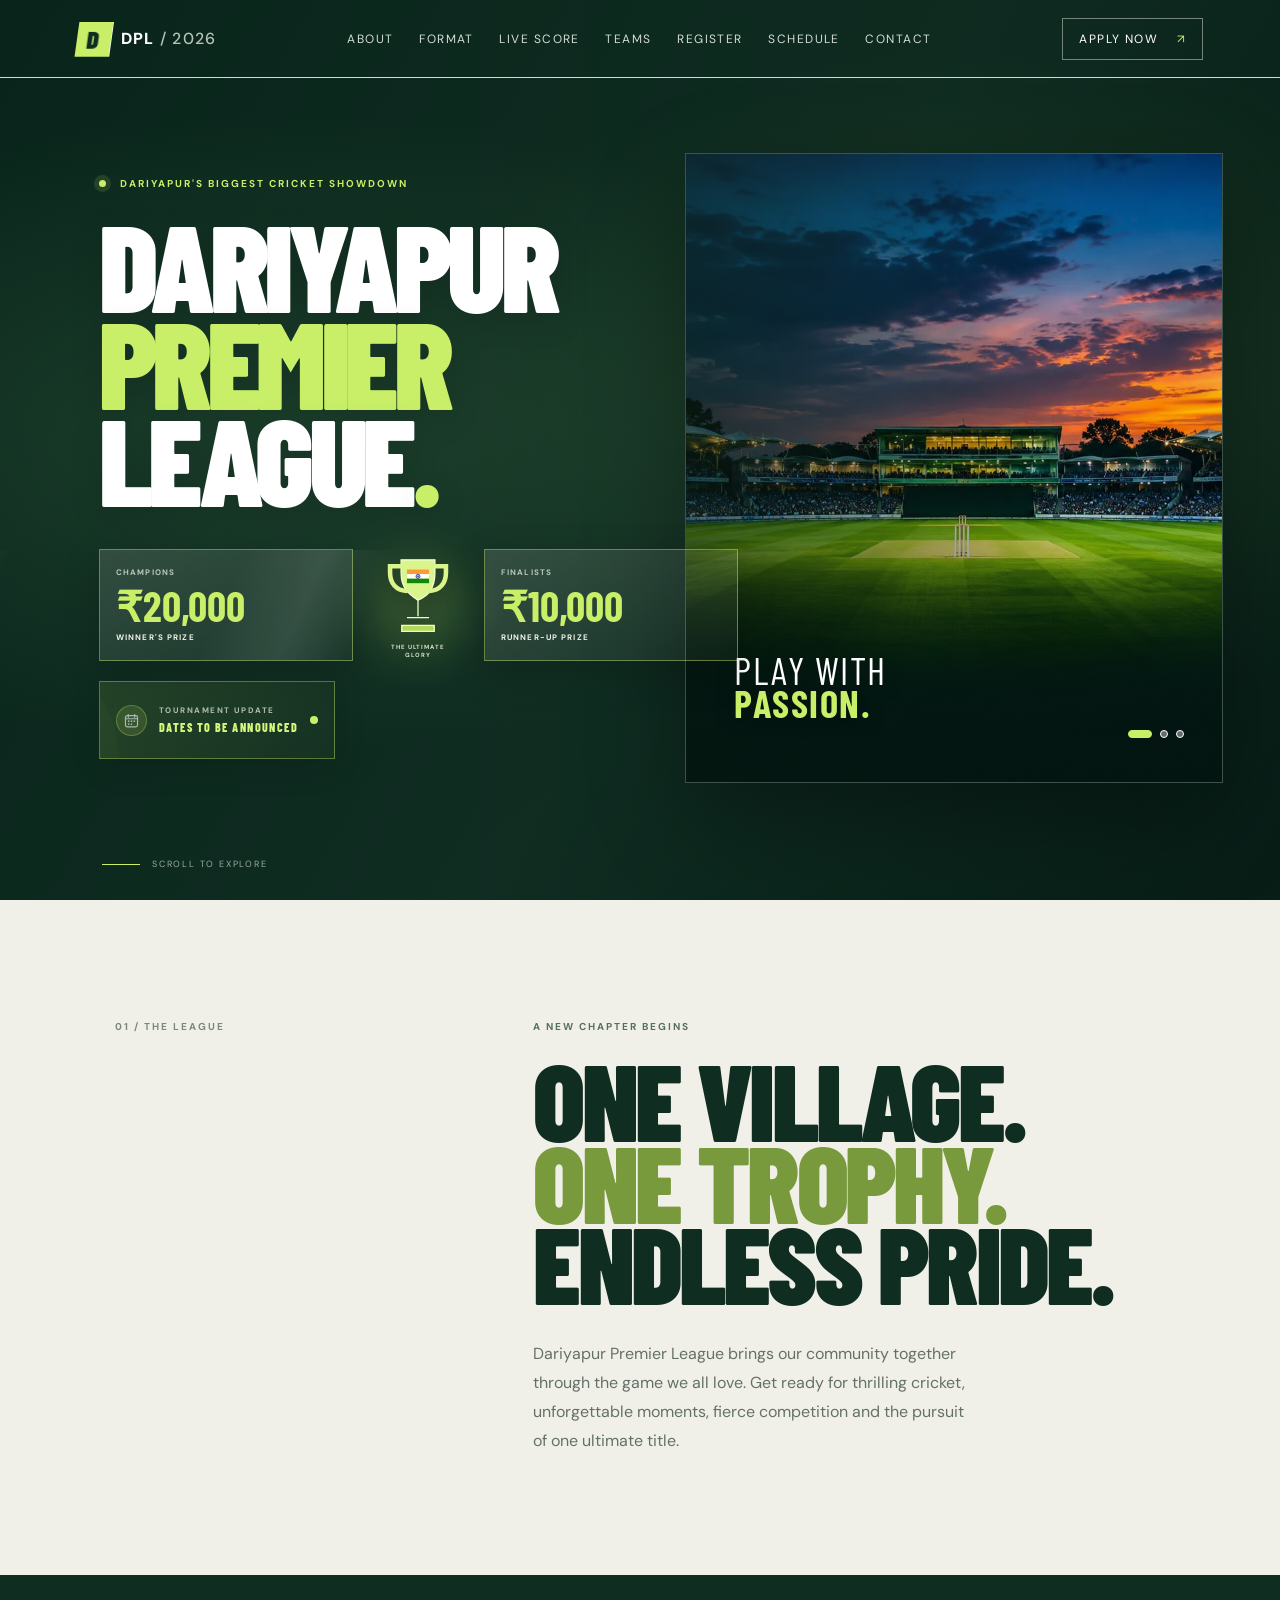
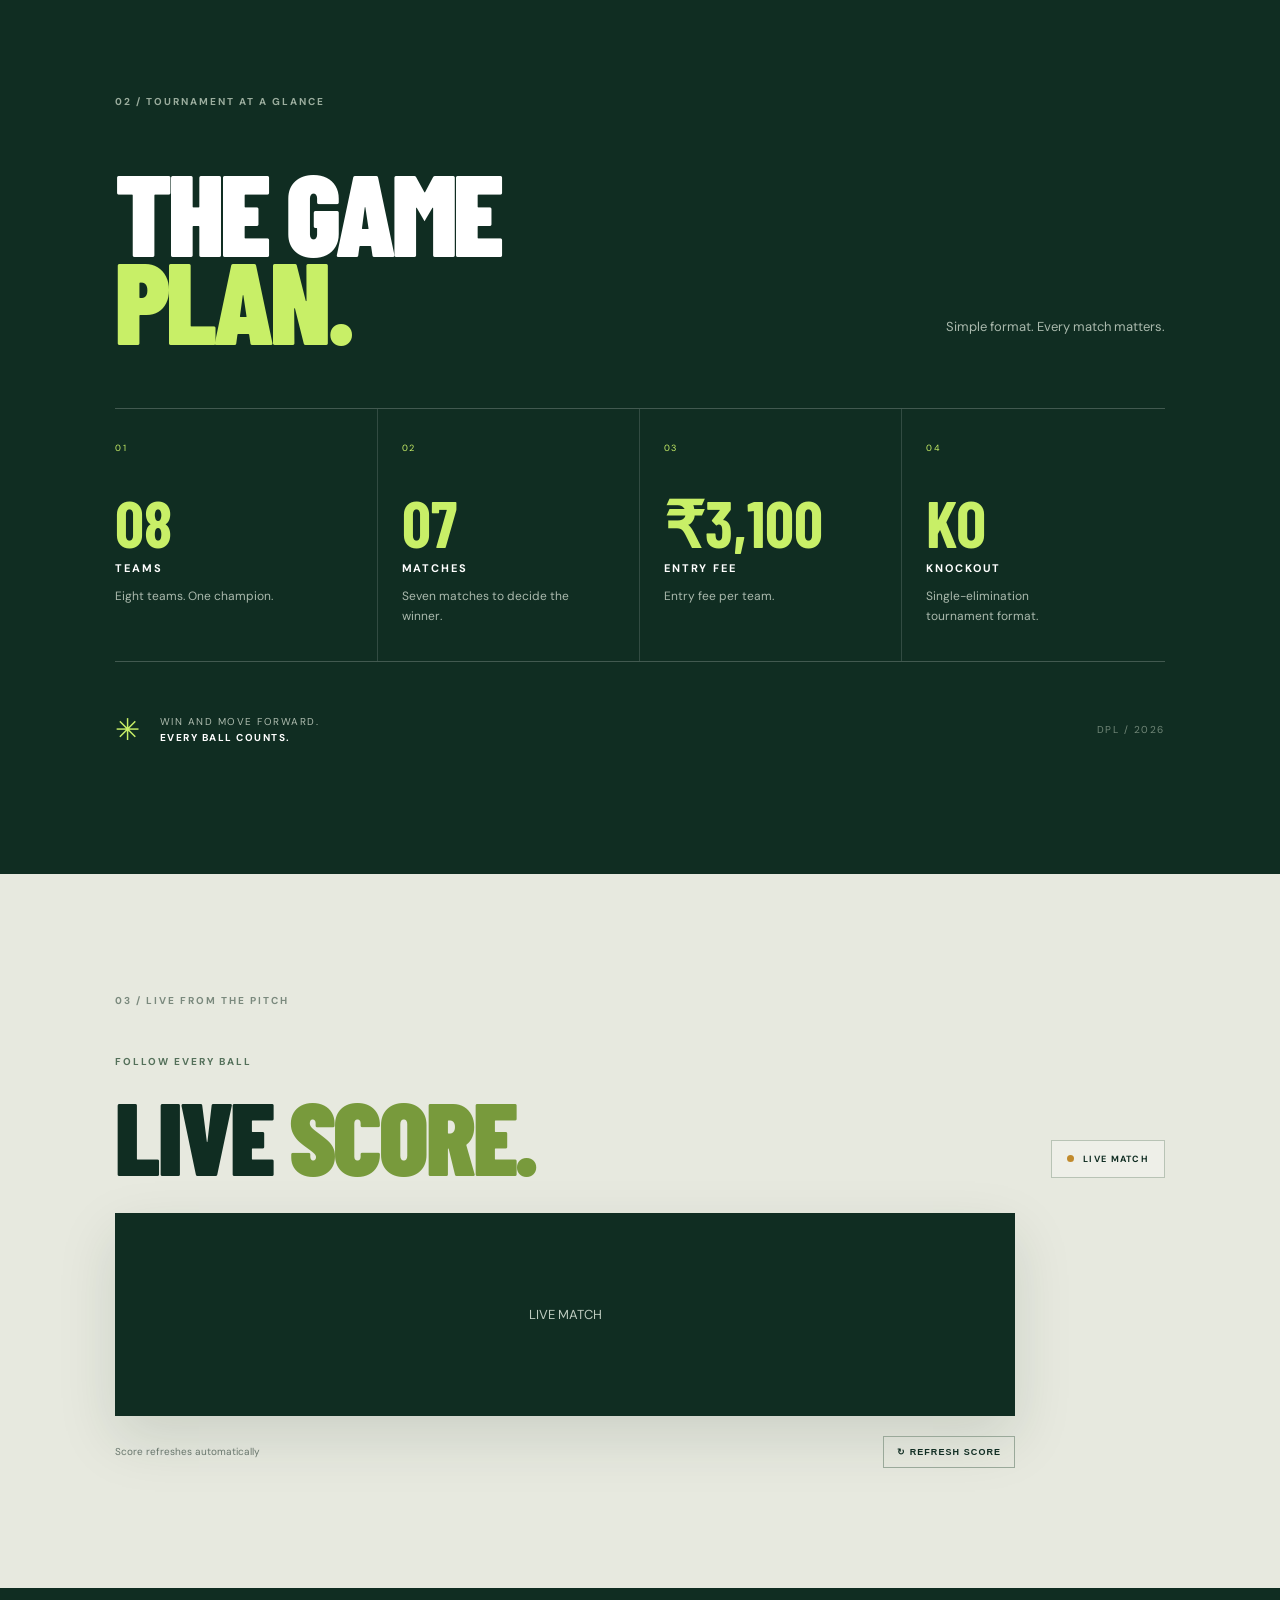
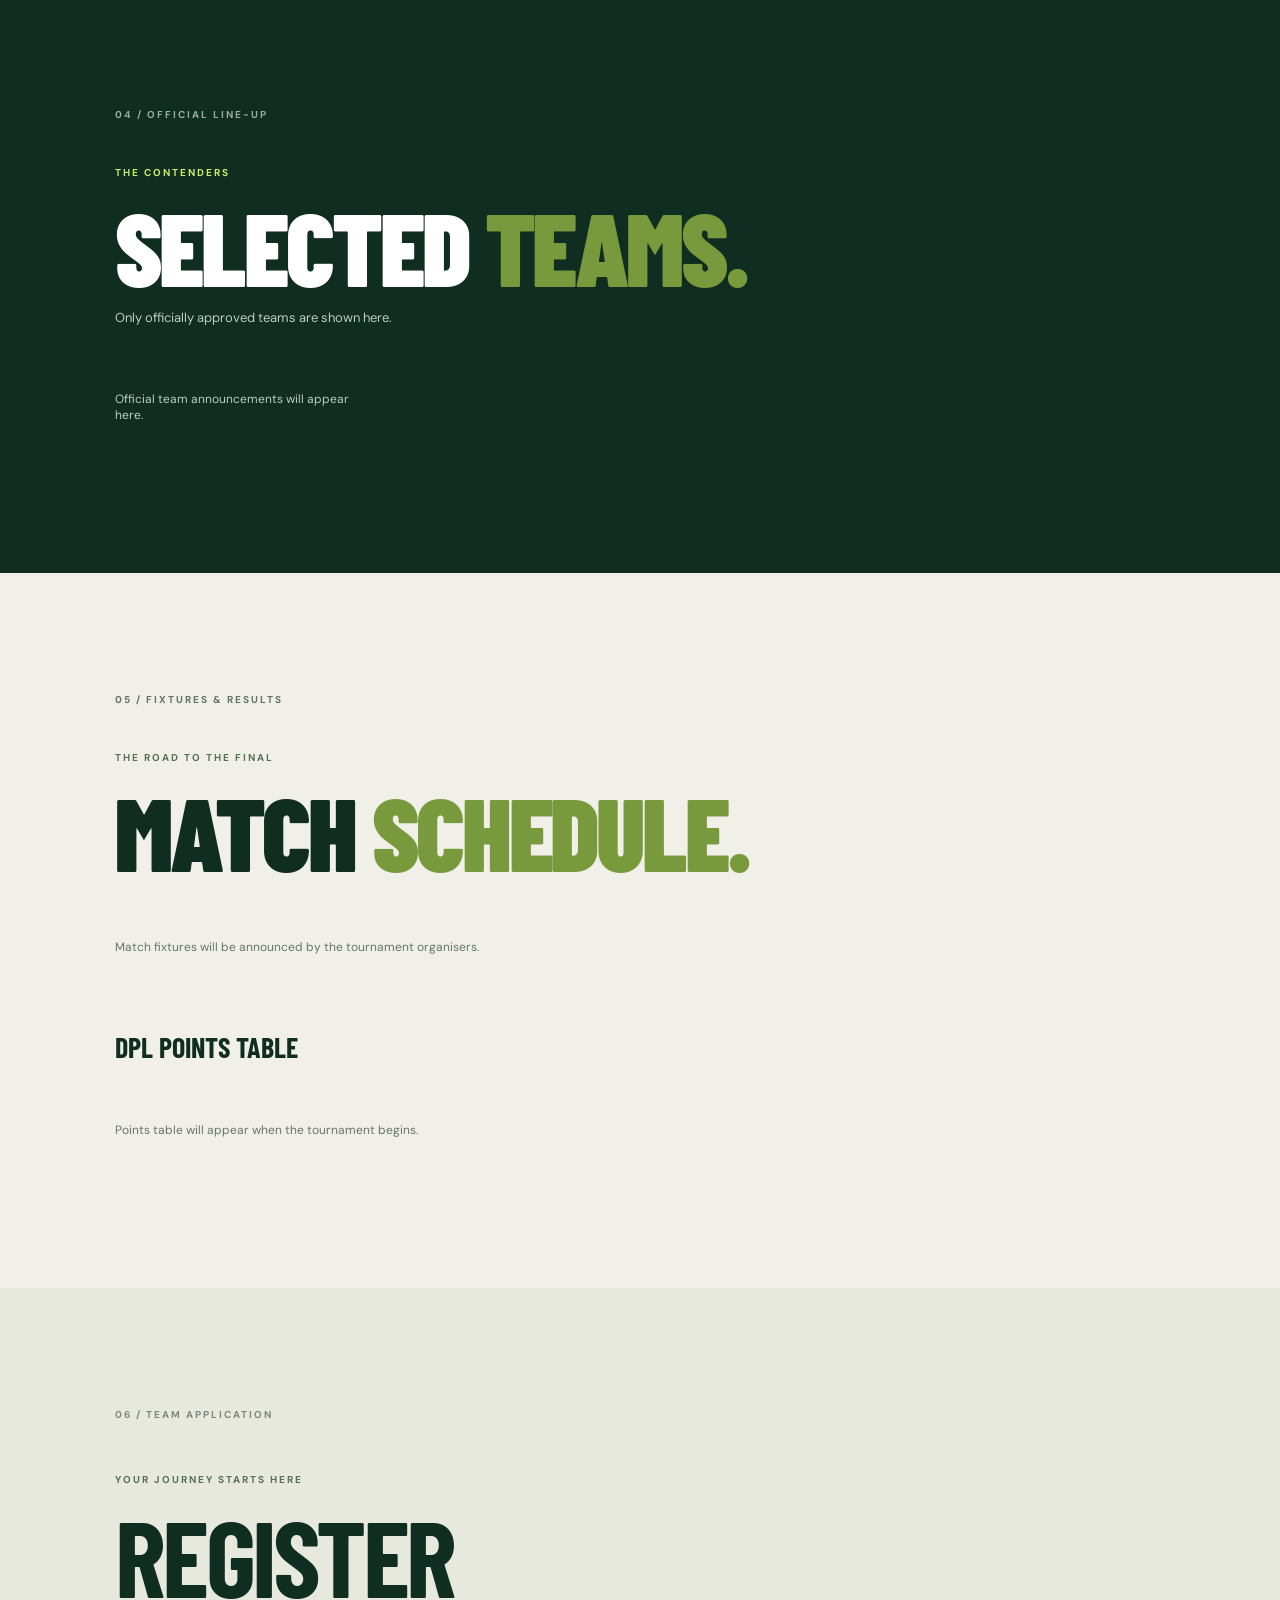
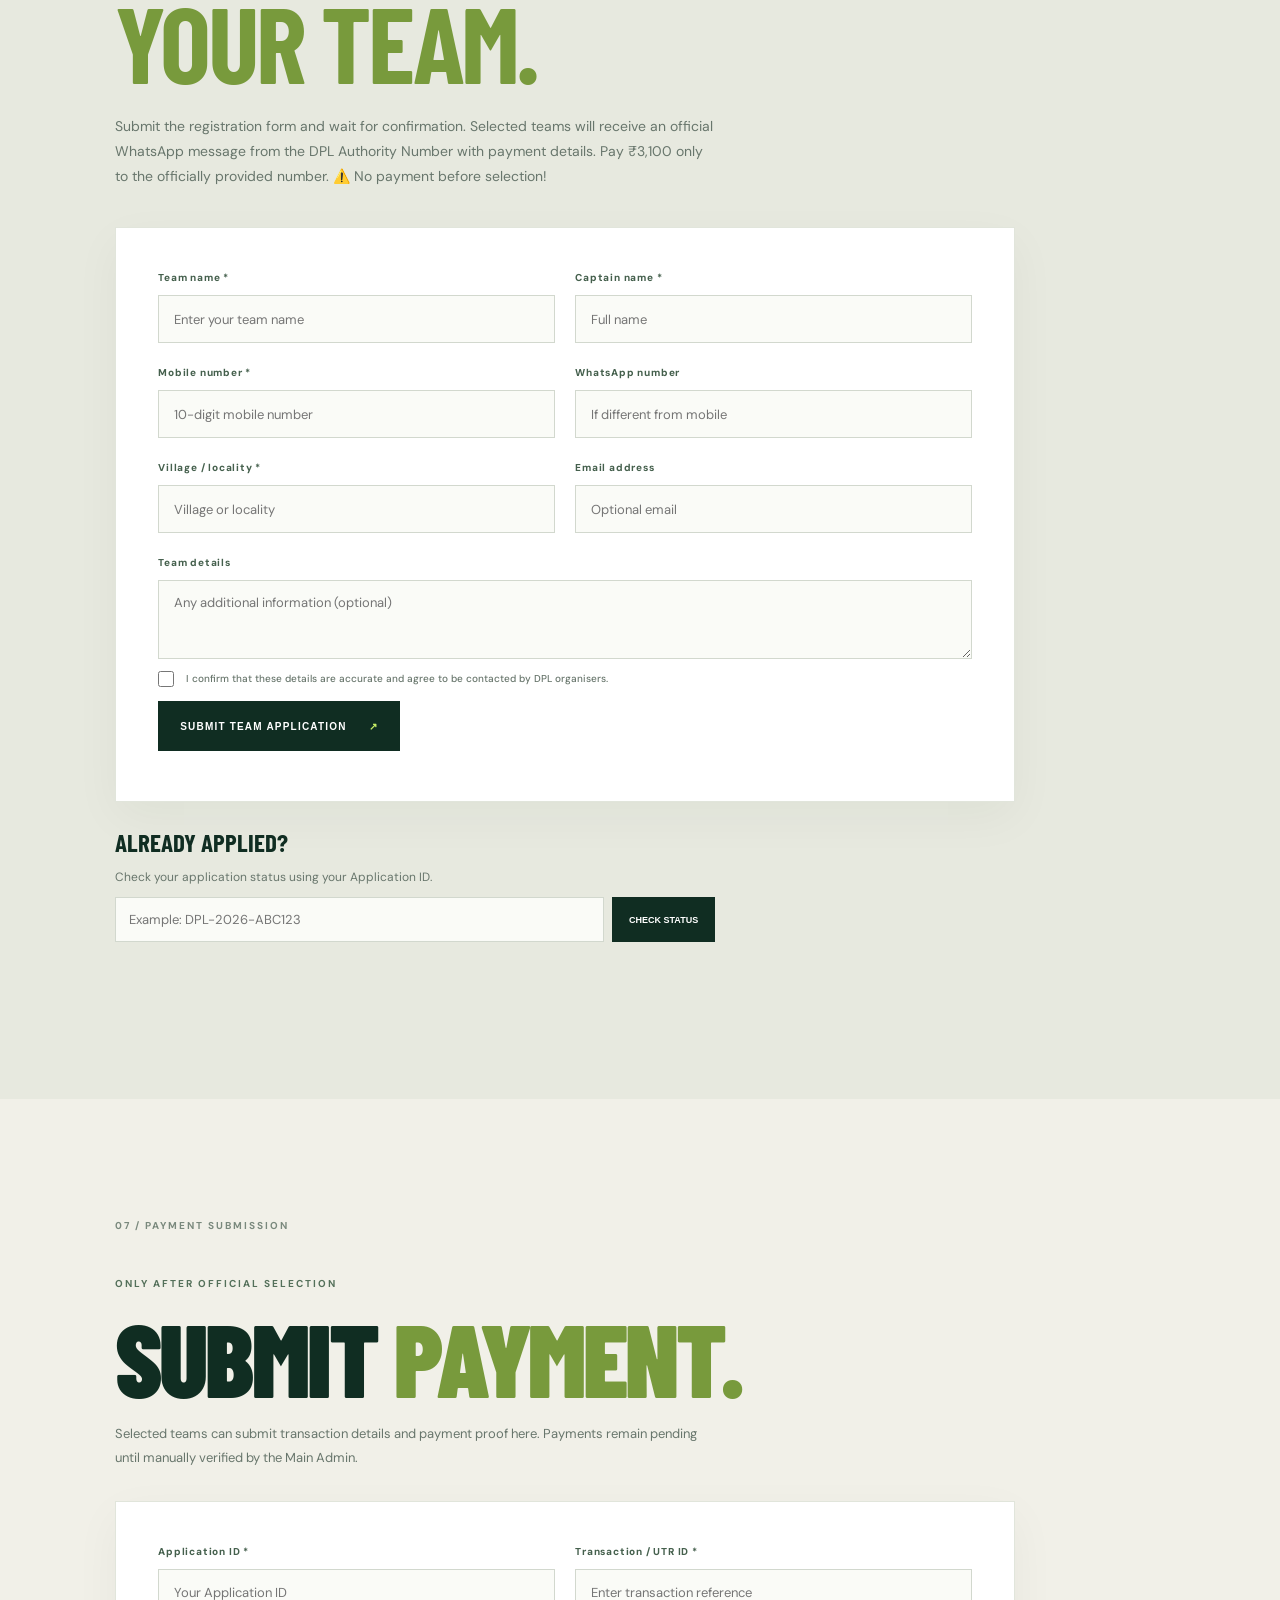
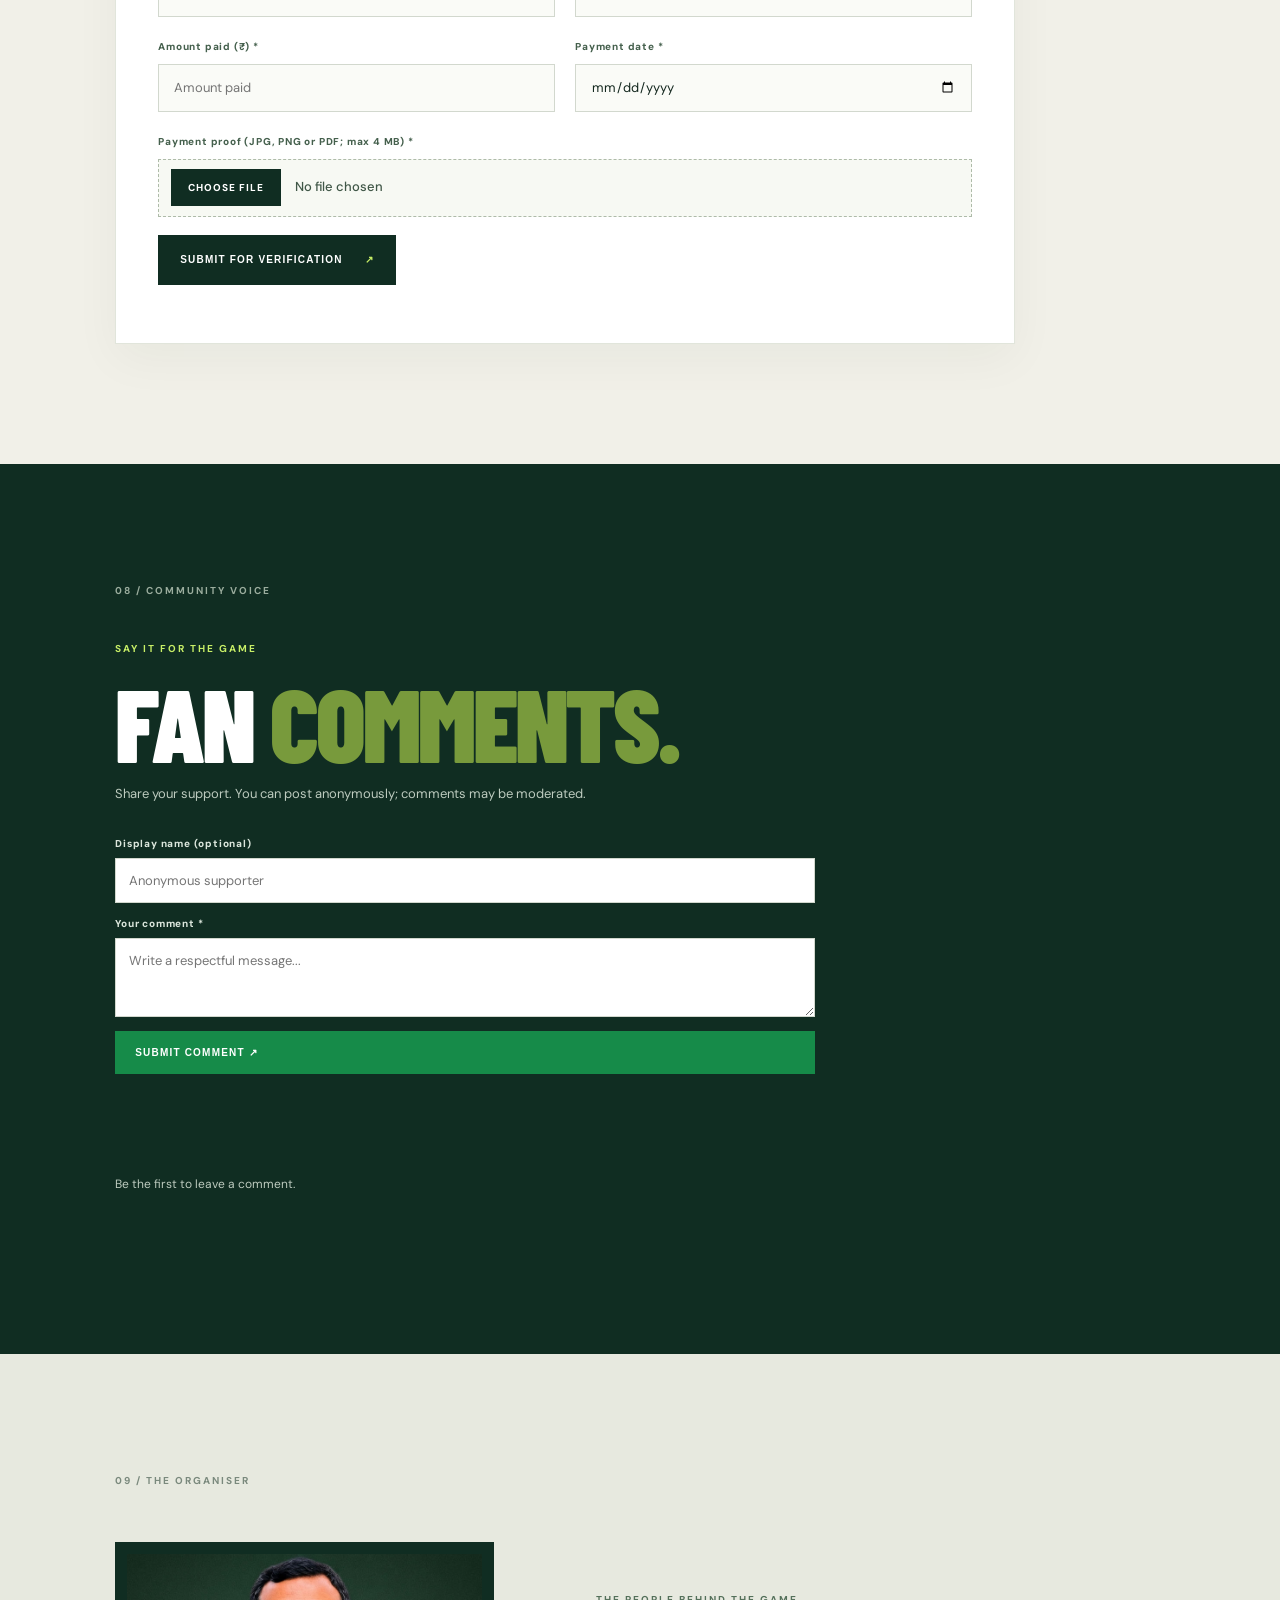
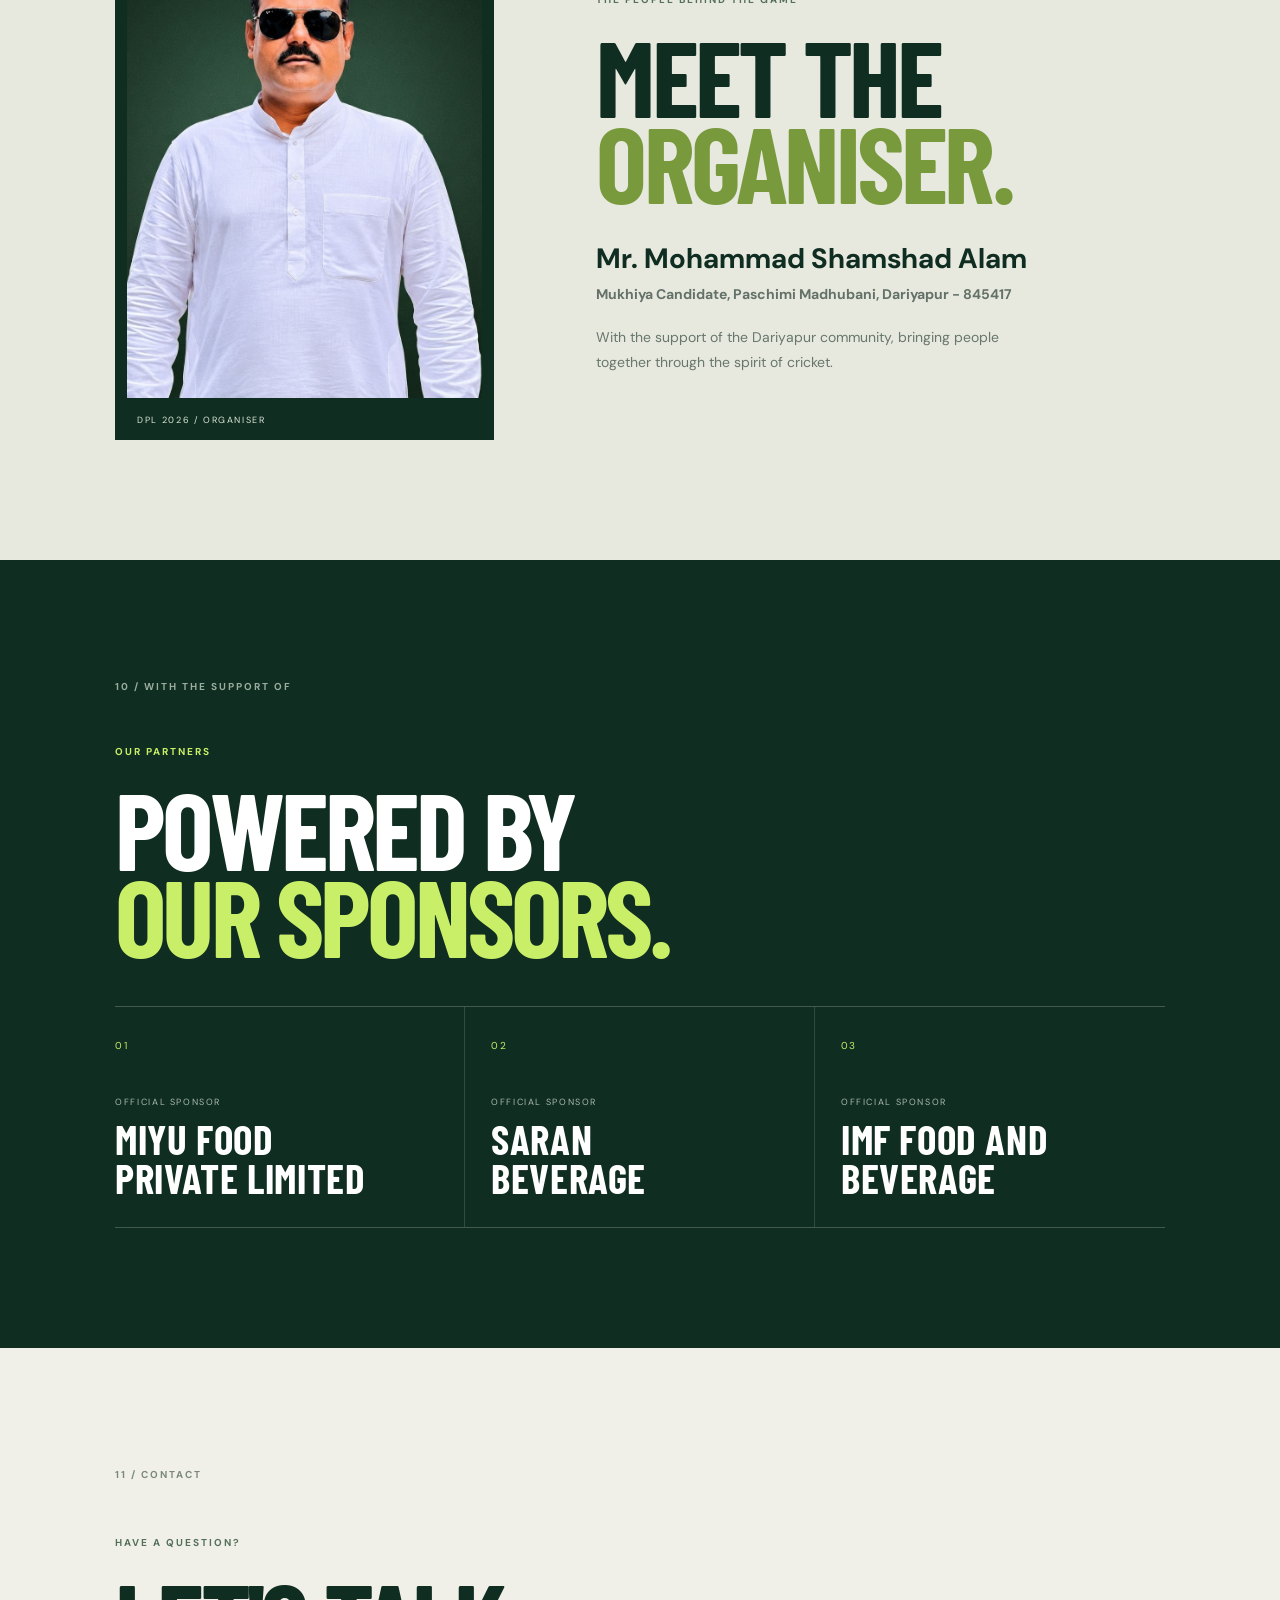
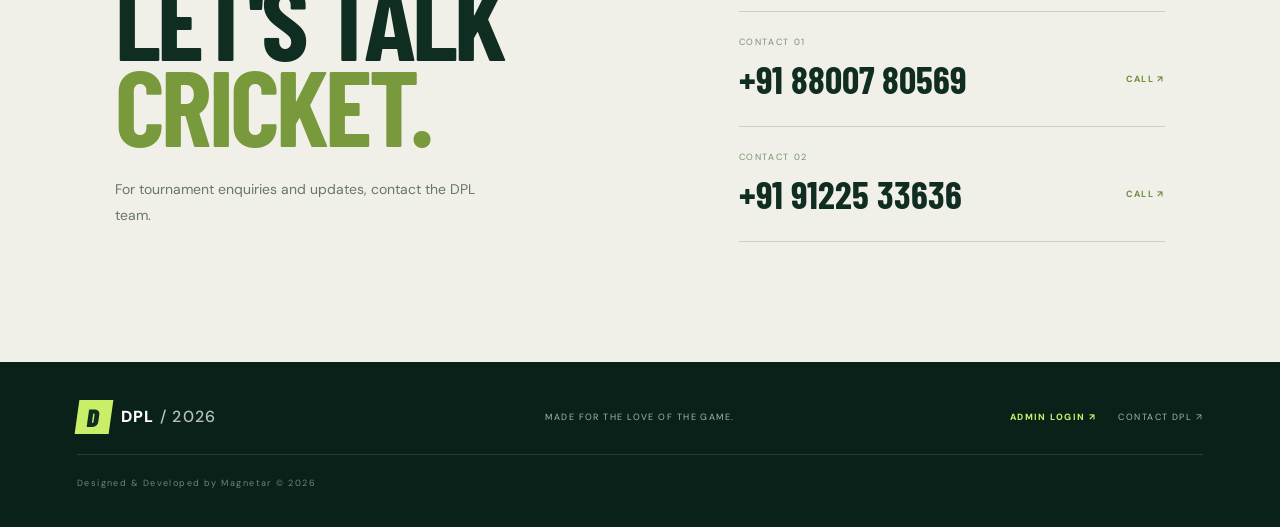
==== commit 0f3f557c: "Add files via upload" ====
--- a/index.html
+++ b/index.html
@@ -115,8 +115,8 @@
 
     <section class="live-score-section section" id="live-score">
       <div class="section-label">03 / LIVE FROM THE PITCH</div>
-      <div class="live-section-heading"><div><p class="eyebrow dark">FOLLOW EVERY BALL</p><h2>LIVE <em>SCORE.</em></h2></div><span class="live-status" id="live-status"><i></i><b>NO LIVE MATCH</b></span></div>
-      <div id="live-match-card" class="live-match-card" aria-live="polite"><div class="score-empty">No live match at the moment. Check back for the next DPL fixture.</div></div>
+      <div class="live-section-heading"><div><p class="eyebrow dark">FOLLOW EVERY BALL</p><h2>LIVE <em>SCORE.</em></h2></div><span class="live-status" id="live-status"><i></i><b>LIVE MATCH</b></span></div>
+      <div id="live-match-card" class="live-match-card" aria-live="polite"><div class="score-empty">LIVE MATCH</div></div>
       <div class="score-link-row"><span id="score-updated">Score refreshes automatically</span><button type="button" id="refresh-score" class="score-refresh">↻ REFRESH SCORE</button></div>
     </section>
 
--- a/style.css
+++ b/style.css
@@ -1314,3 +1314,70 @@
 .schedule-section {
   border-radius:0 !important;
 }
+
+
+/* DPL requested mobile alignment fix: centre the trophy between both prizes. */
+@media (max-width: 600px) {
+  .hero-bottom.hero-awards {
+    display: grid !important;
+    grid-template-columns: minmax(0, 1fr) 64px minmax(0, 1fr) !important;
+    align-items: center !important;
+    justify-items: stretch;
+  }
+
+  .hero-bottom.hero-awards > .award-winner {
+    grid-column: 1;
+    justify-self: stretch;
+  }
+
+  .hero-bottom.hero-awards > .hero-trophy {
+    grid-column: 2;
+    justify-self: center !important;
+    align-self: center !important;
+    display: flex !important;
+    flex: none !important;
+    flex-direction: column;
+    align-items: center !important;
+    justify-content: center !important;
+    width: 64px !important;
+    min-width: 64px !important;
+    max-width: 64px;
+    margin: 0 auto !important;
+    text-align: center;
+  }
+
+  .hero-bottom.hero-awards > .hero-trophy svg {
+    display: block;
+    width: 49px !important;
+    max-width: 100%;
+    height: auto;
+    margin: 0 auto;
+  }
+
+  .hero-bottom.hero-awards > .hero-trophy .trophy-caption {
+    display: block;
+    width: 100%;
+    text-align: center;
+  }
+
+  .hero-bottom.hero-awards > .award-runner {
+    grid-column: 3;
+    justify-self: stretch;
+  }
+}
+
+@media (max-width: 360px) {
+  .hero-bottom.hero-awards {
+    grid-template-columns: minmax(0, 1fr) 48px minmax(0, 1fr) !important;
+  }
+
+  .hero-bottom.hero-awards > .hero-trophy {
+    width: 48px !important;
+    min-width: 48px !important;
+    max-width: 48px;
+  }
+
+  .hero-bottom.hero-awards > .hero-trophy svg {
+    width: 43px !important;
+  }
+}
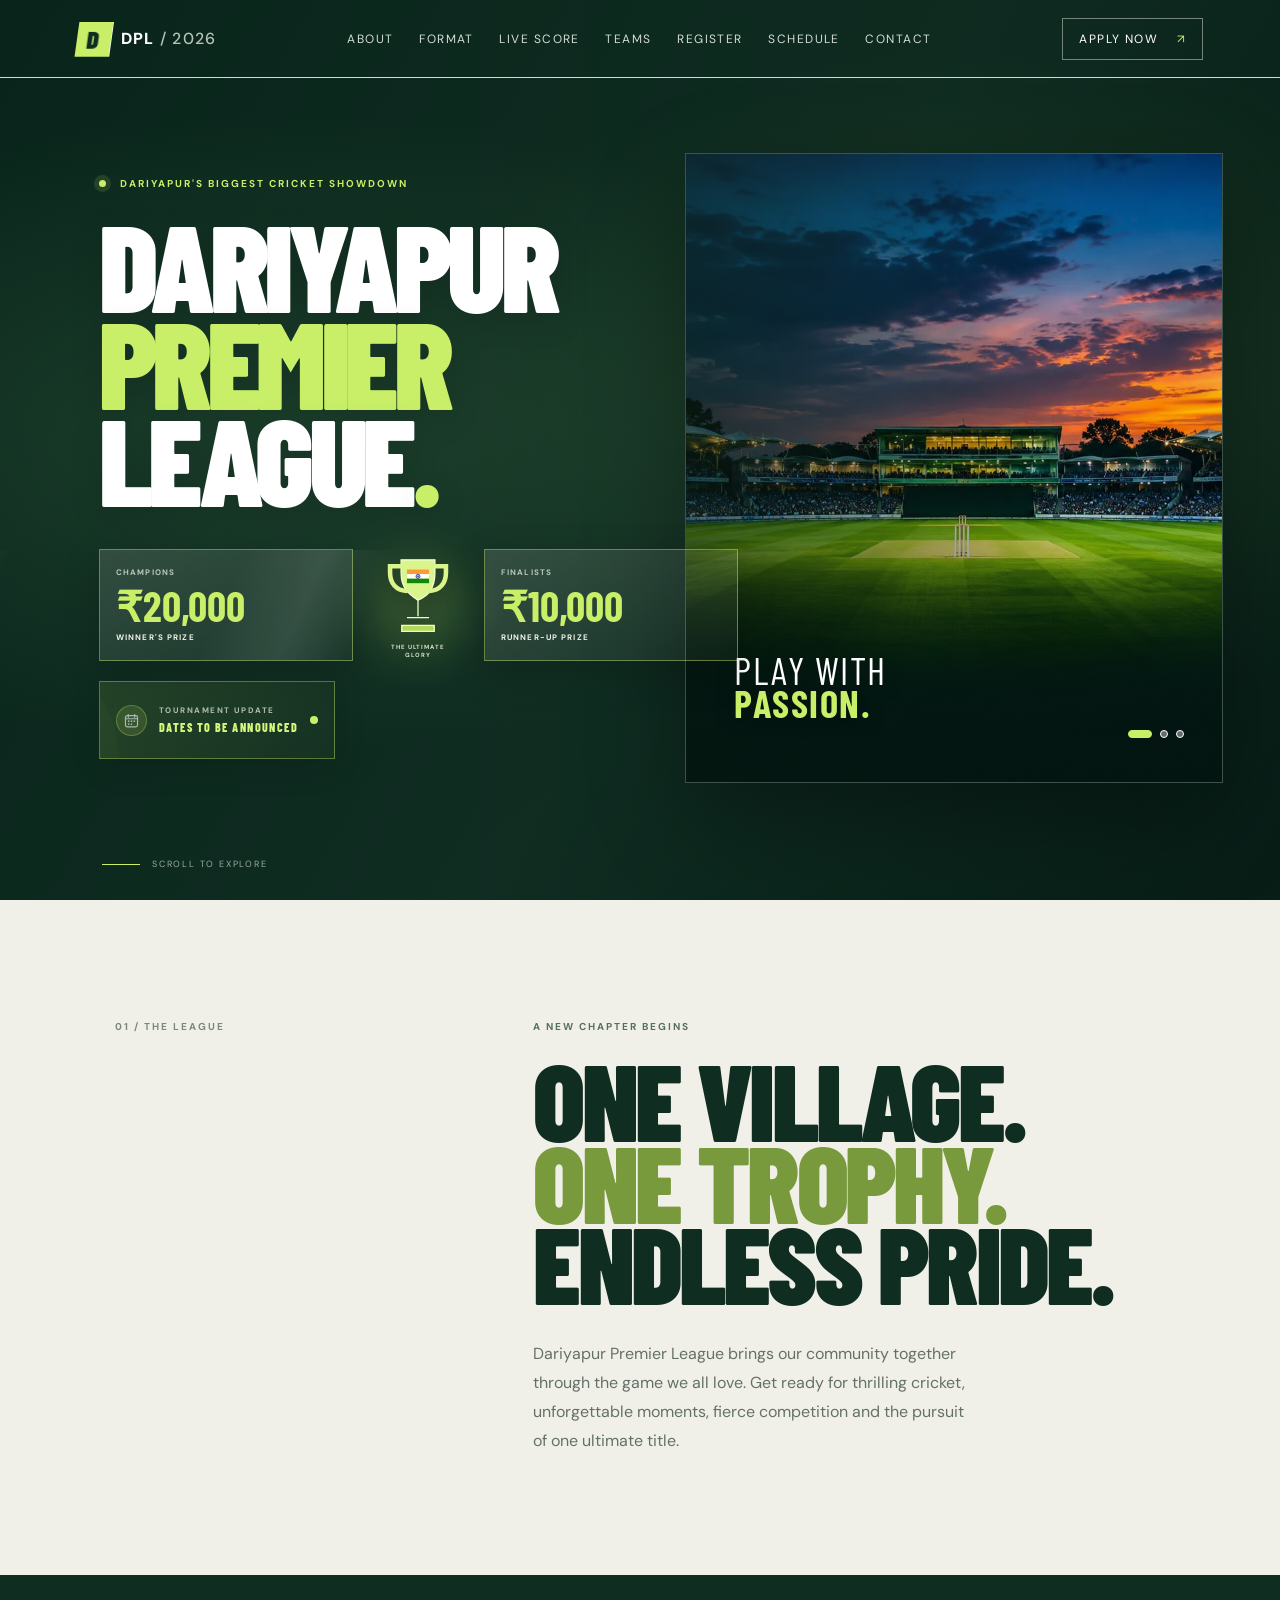
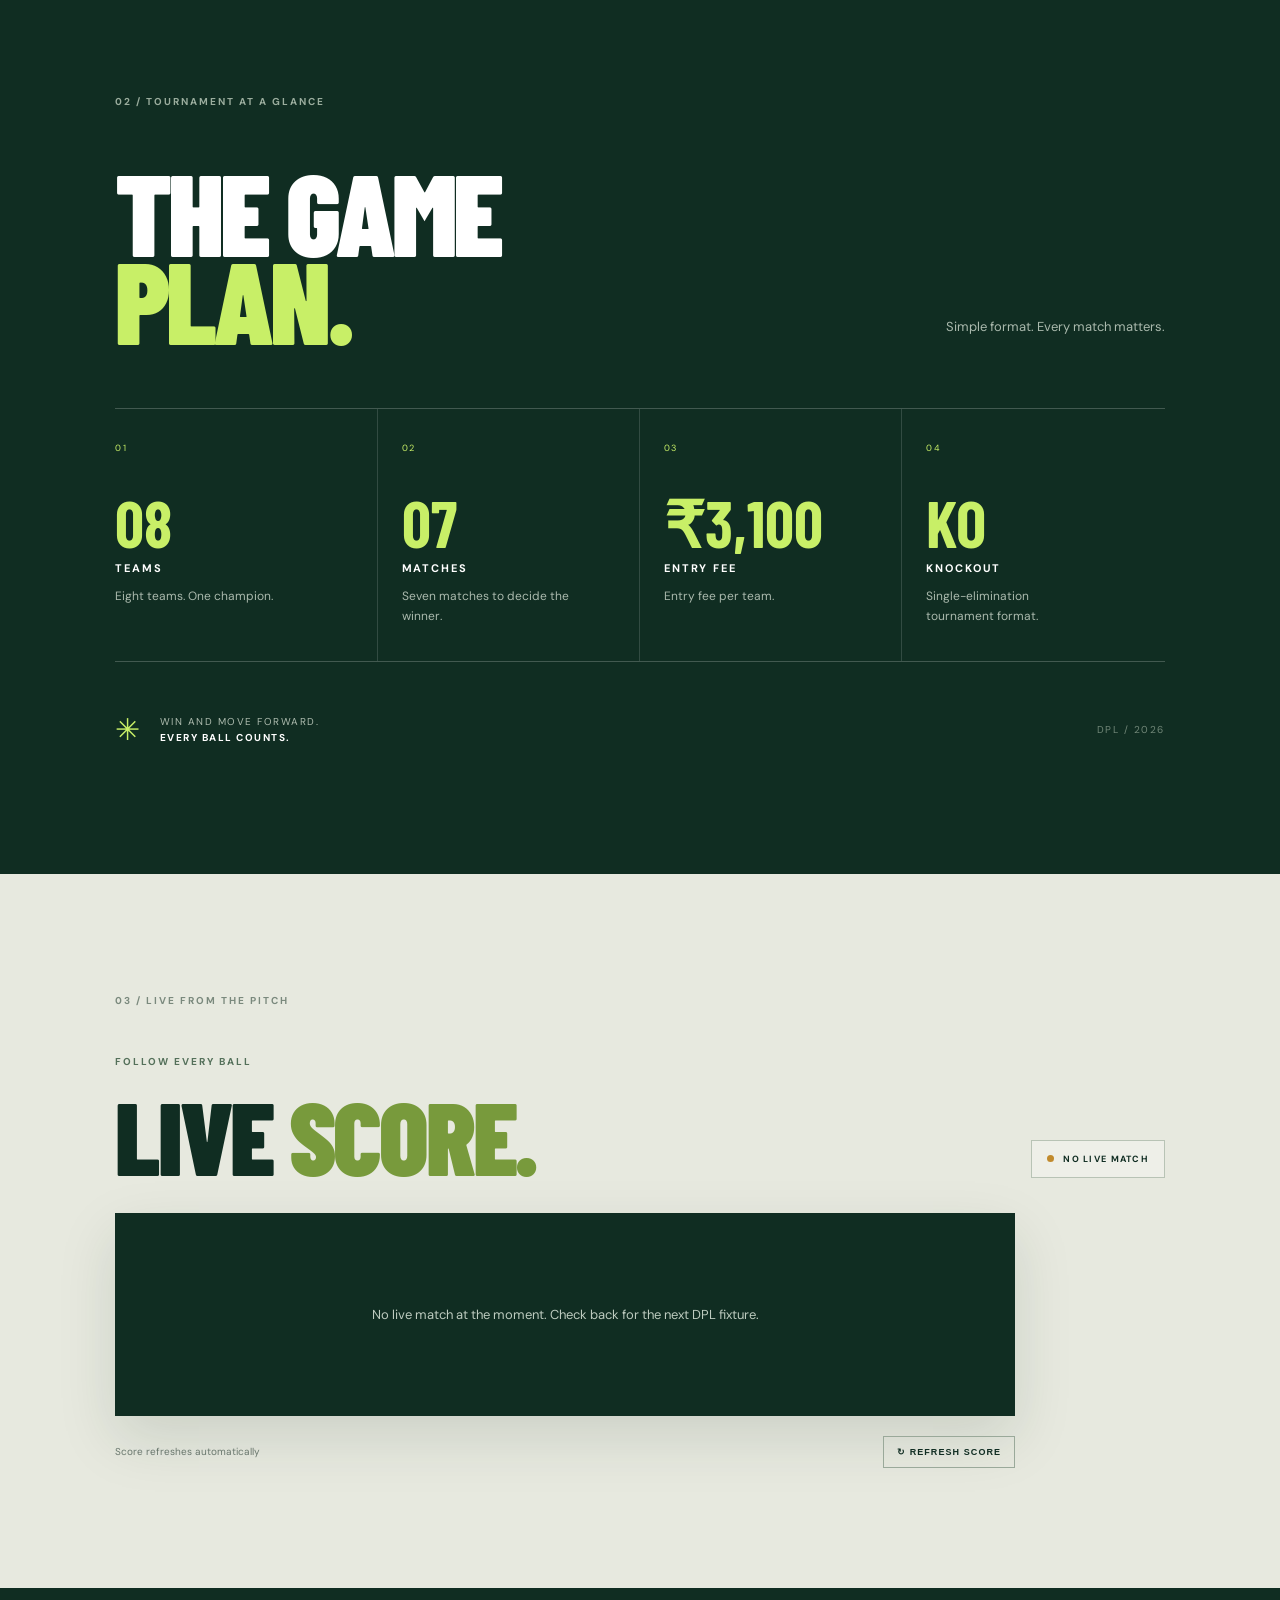
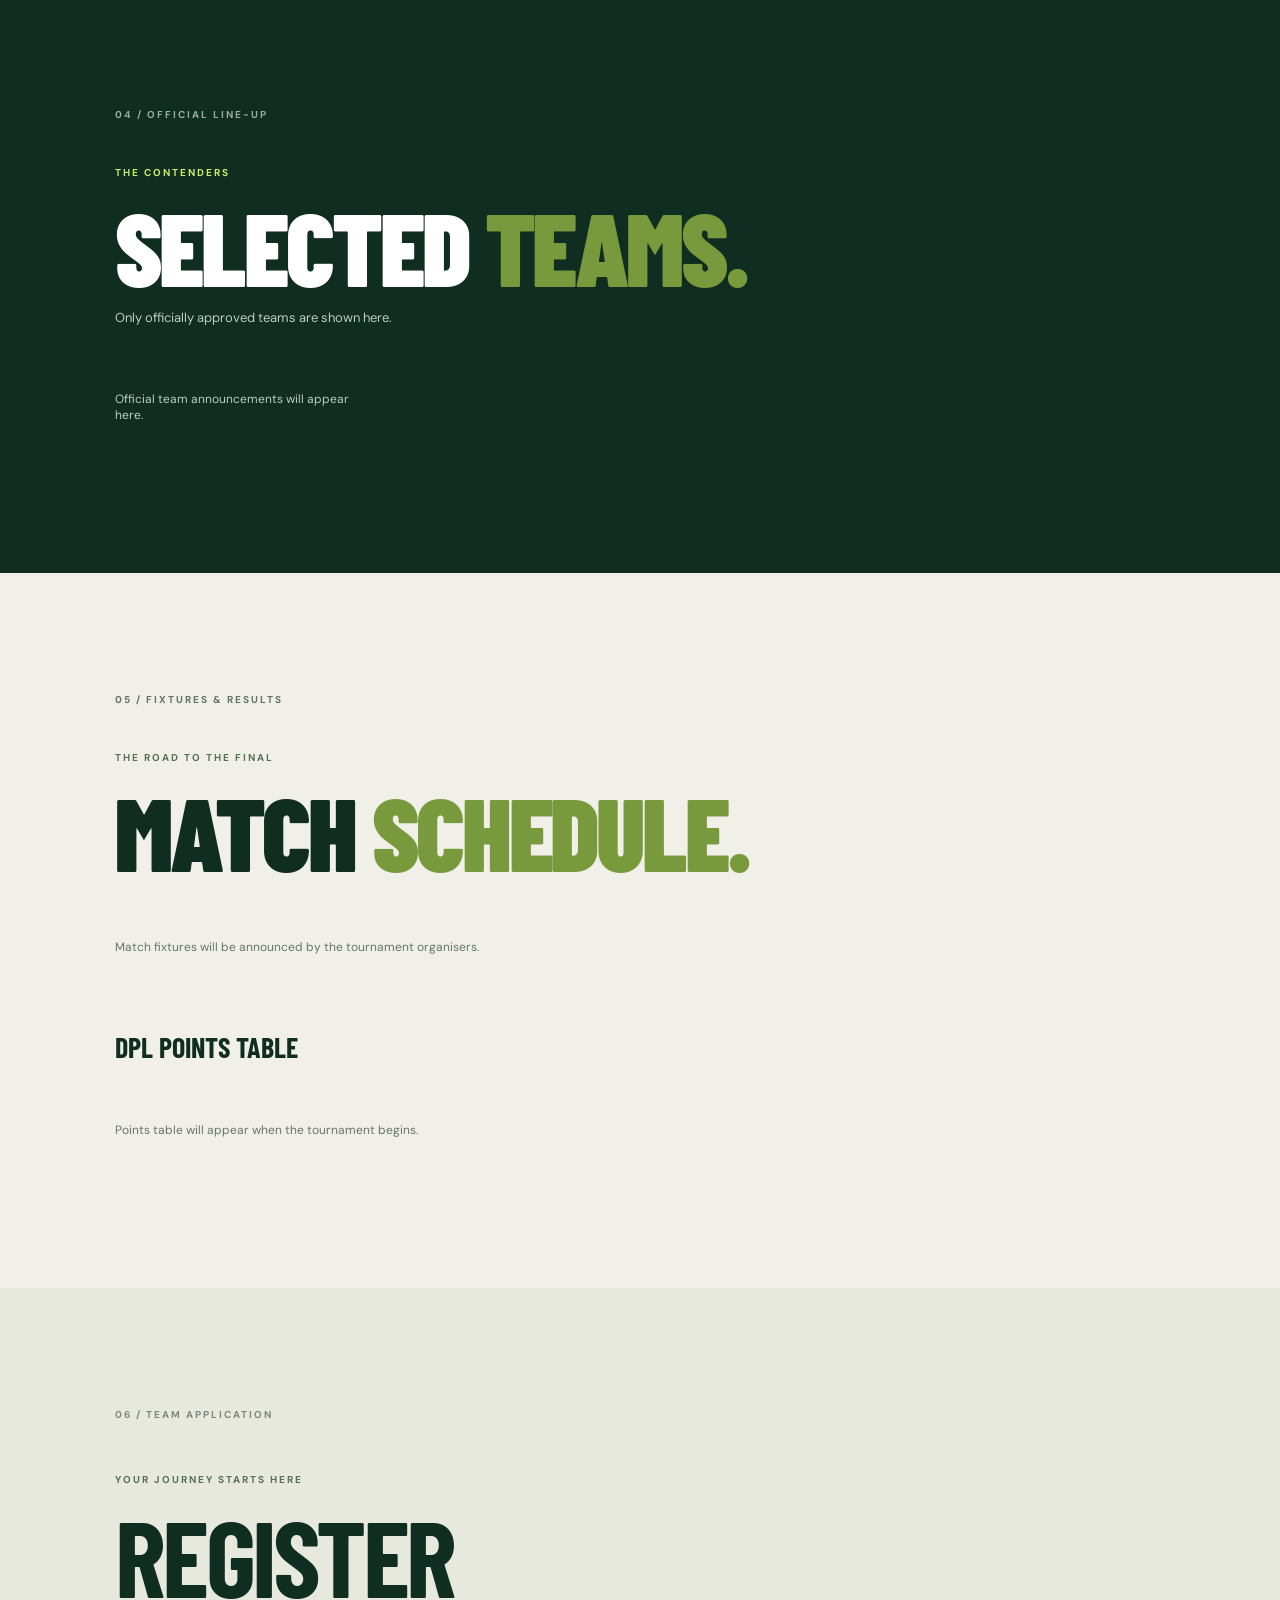
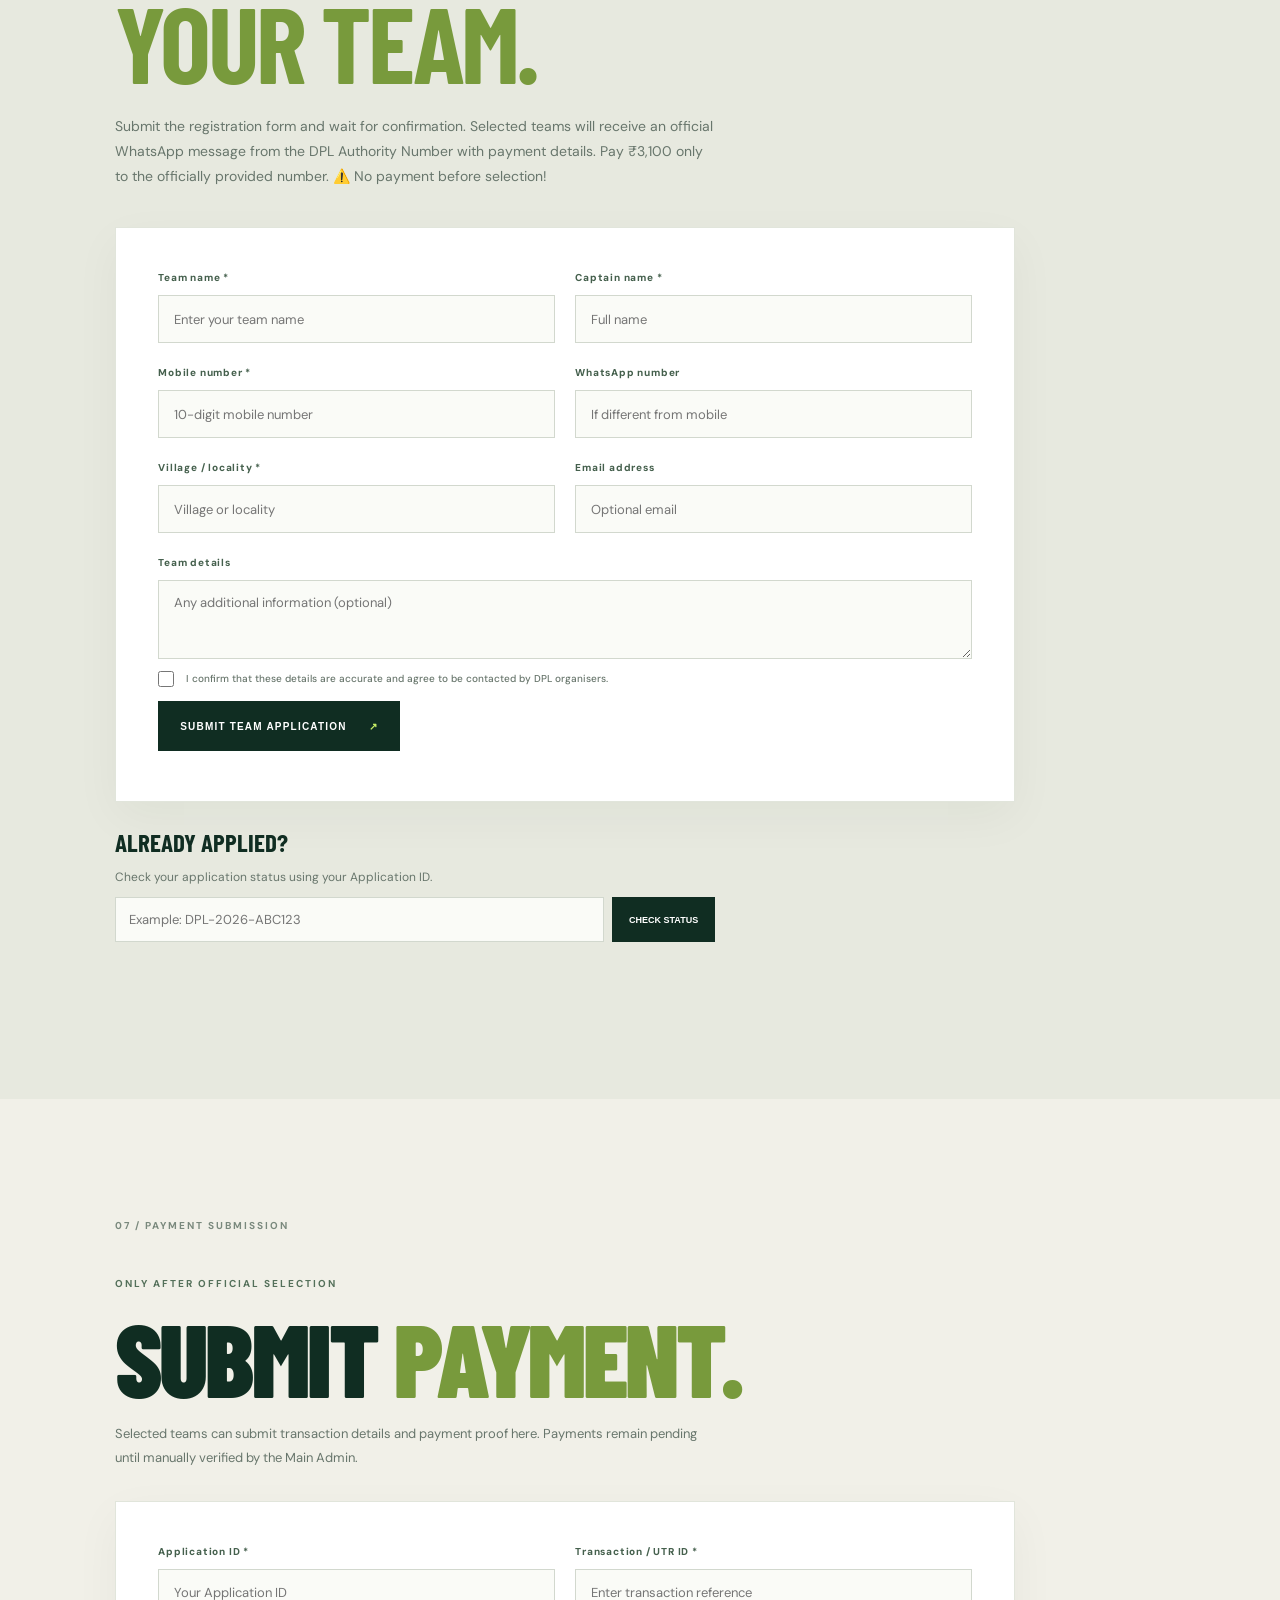
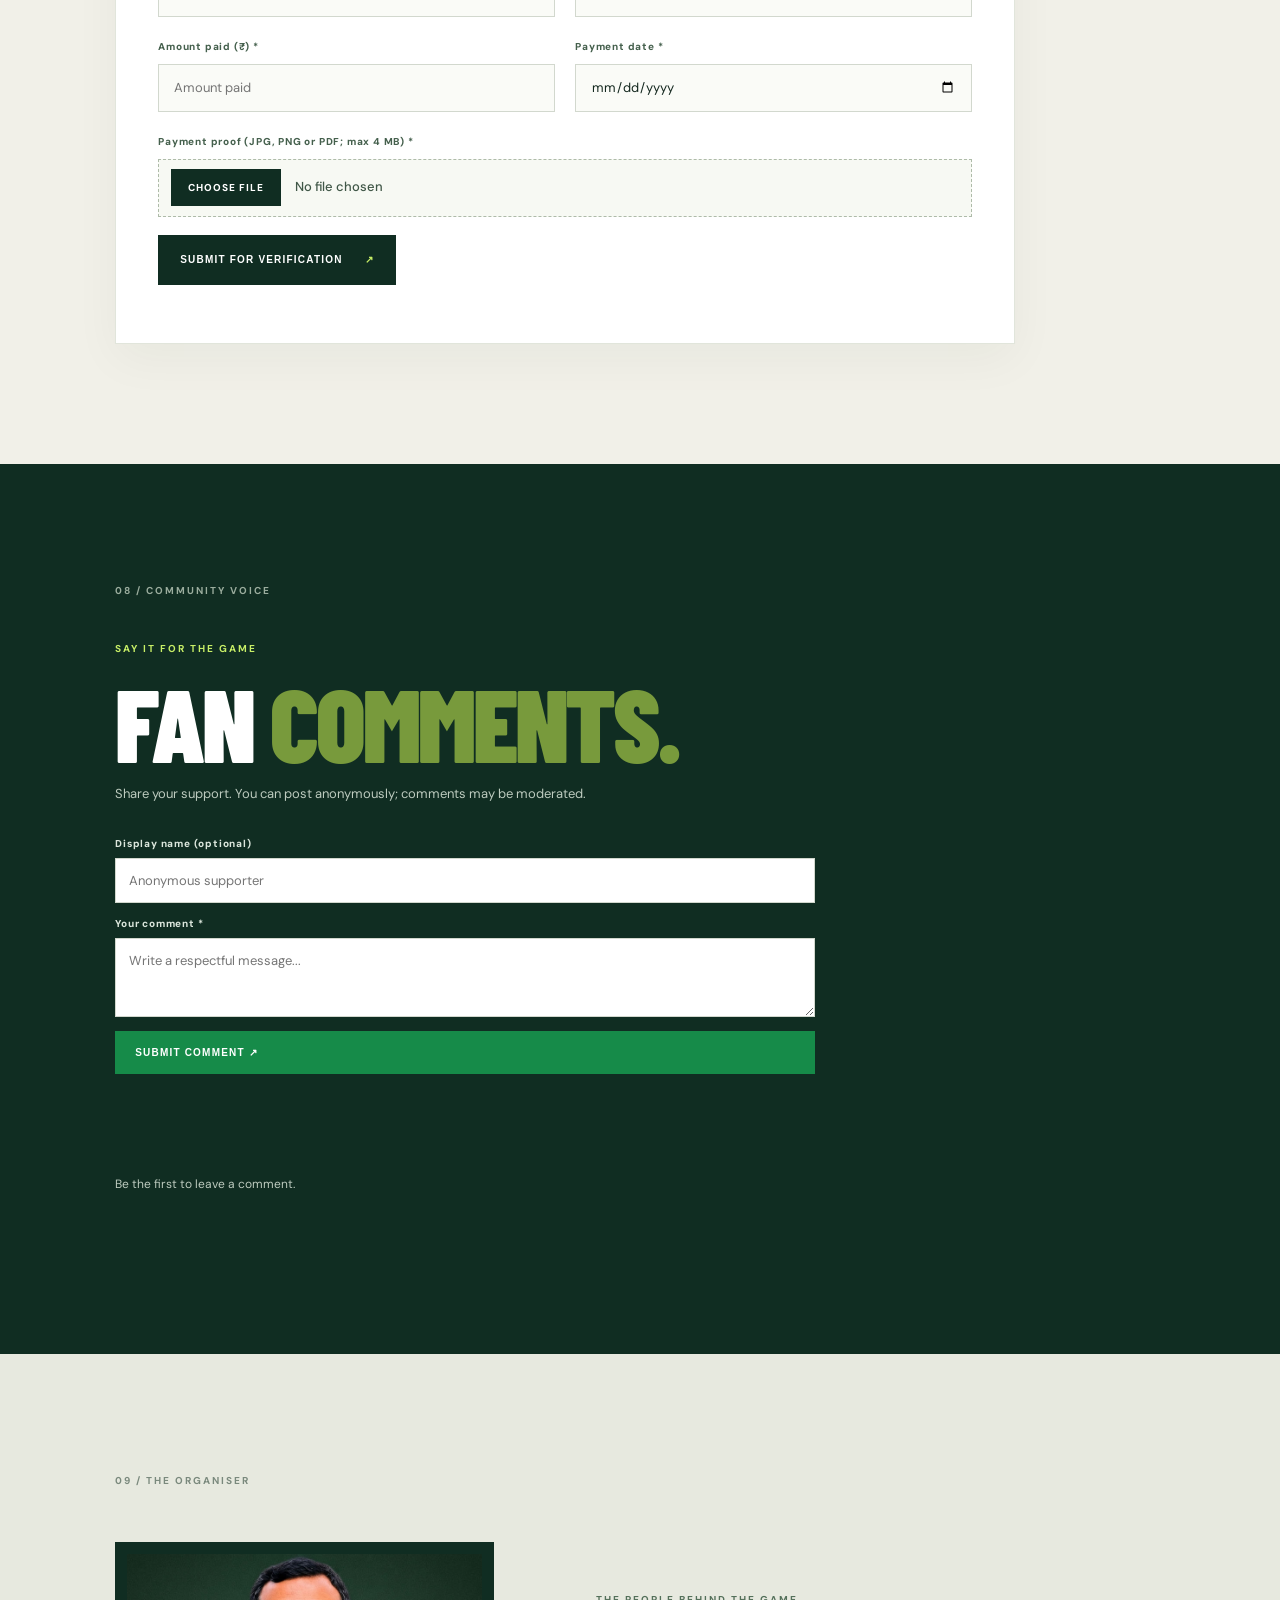
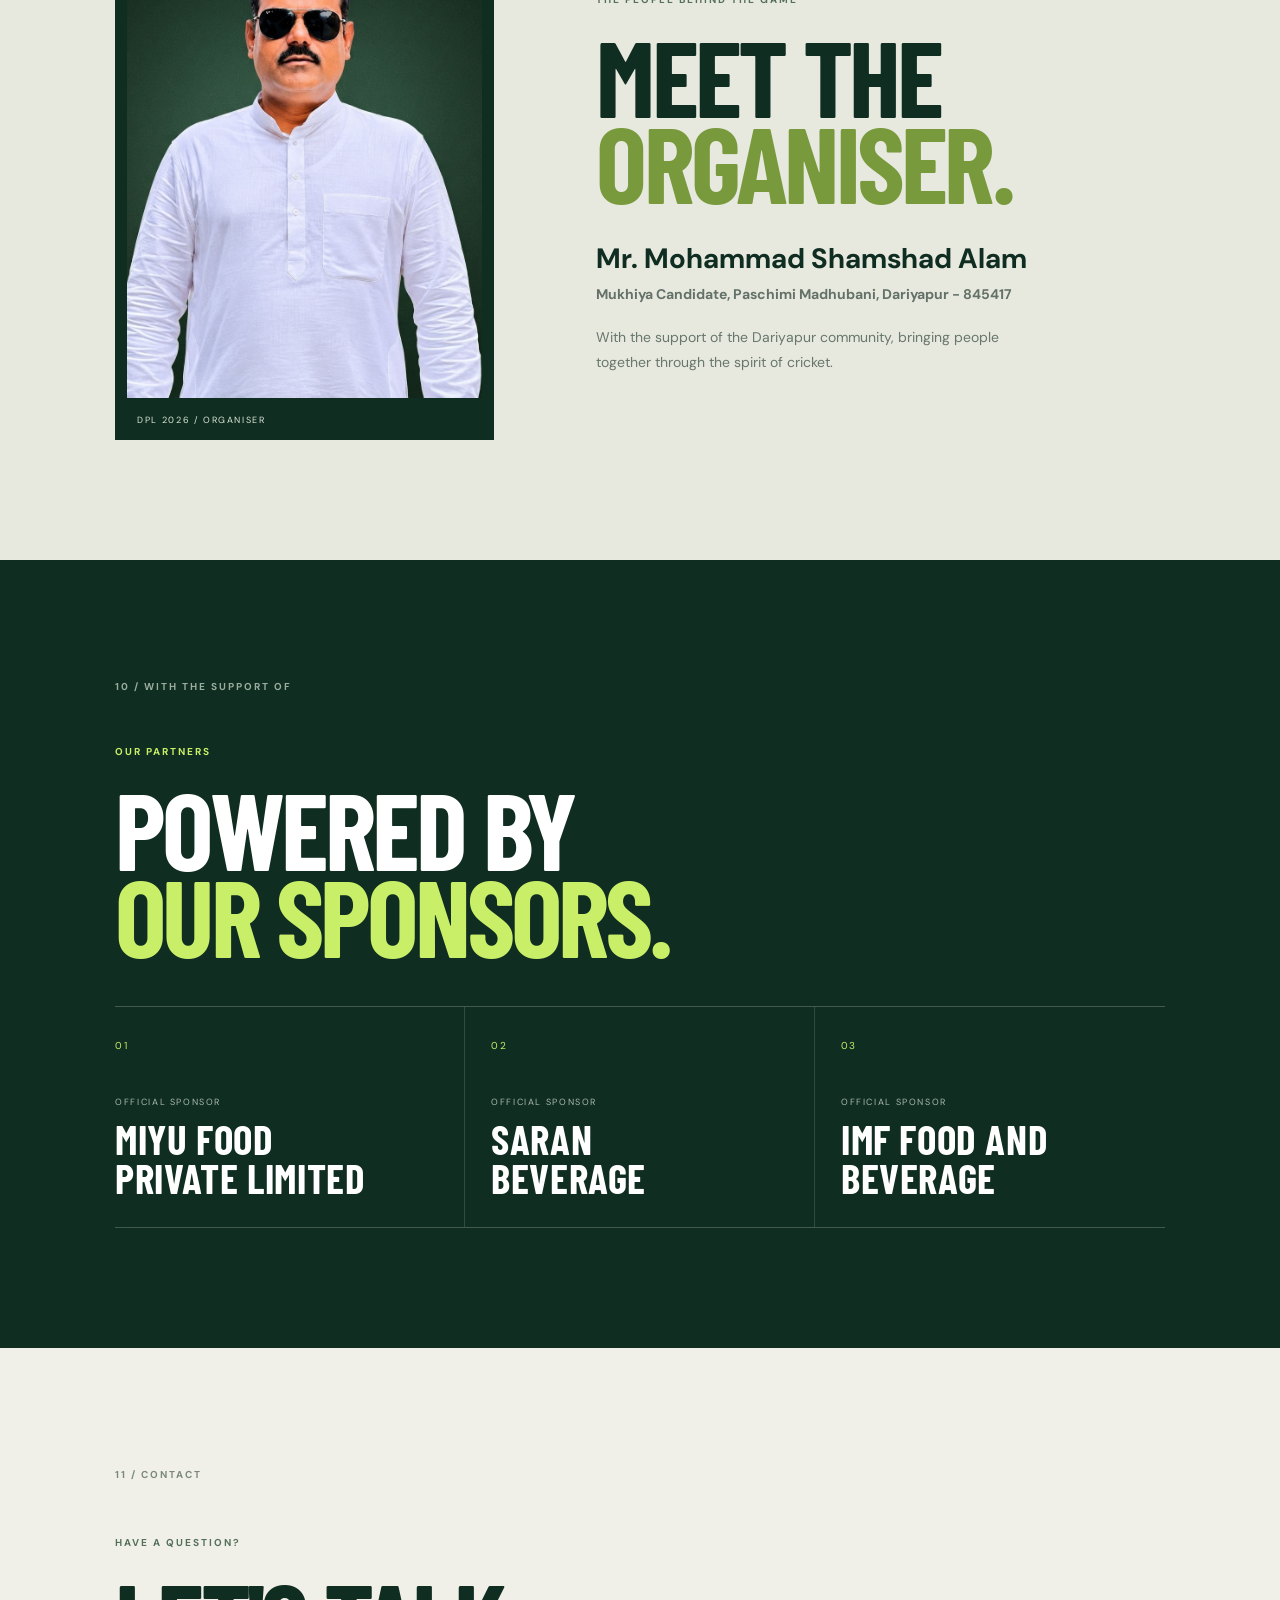
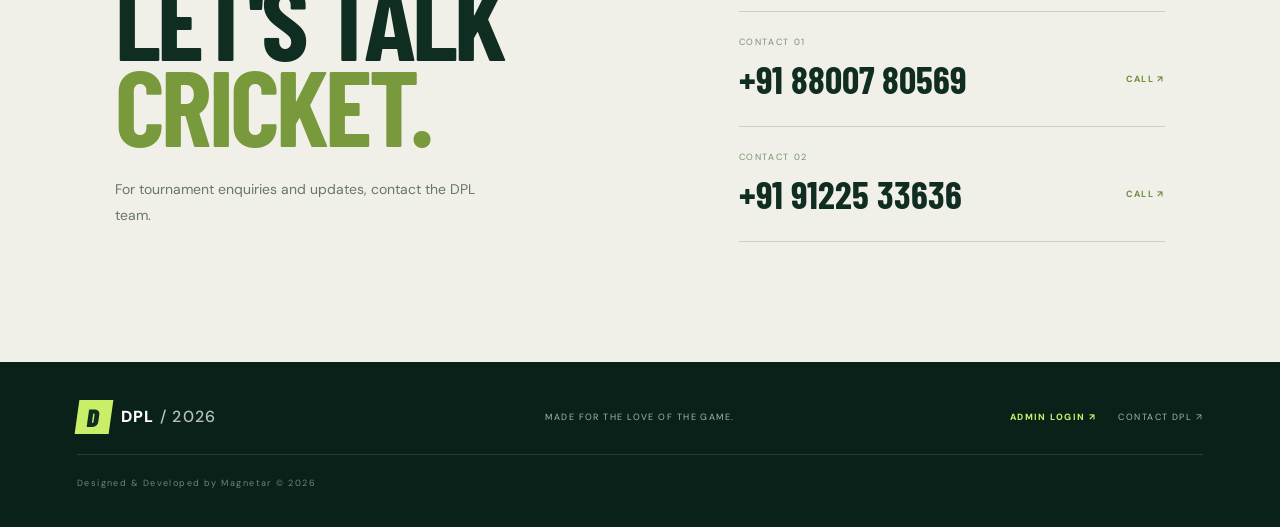
==== commit 8122c0f0: "Add files via upload" ====
--- a/index.html
+++ b/index.html
@@ -115,8 +115,8 @@
 
     <section class="live-score-section section" id="live-score">
       <div class="section-label">03 / LIVE FROM THE PITCH</div>
-      <div class="live-section-heading"><div><p class="eyebrow dark">FOLLOW EVERY BALL</p><h2>LIVE <em>SCORE.</em></h2></div><span class="live-status" id="live-status"><i></i><b>LIVE MATCH</b></span></div>
-      <div id="live-match-card" class="live-match-card" aria-live="polite"><div class="score-empty">LIVE MATCH</div></div>
+      <div class="live-section-heading"><div><p class="eyebrow dark">FOLLOW EVERY BALL</p><h2>LIVE <em>SCORE.</em></h2></div><span class="live-status" id="live-status"><i></i><b>NO LIVE MATCH</b></span></div>
+      <div id="live-match-card" class="live-match-card" aria-live="polite"><div class="score-empty">No live match at the moment. Check back for the next DPL fixture.</div></div>
       <div class="score-link-row"><span id="score-updated">Score refreshes automatically</span><button type="button" id="refresh-score" class="score-refresh">↻ REFRESH SCORE</button></div>
     </section>
 
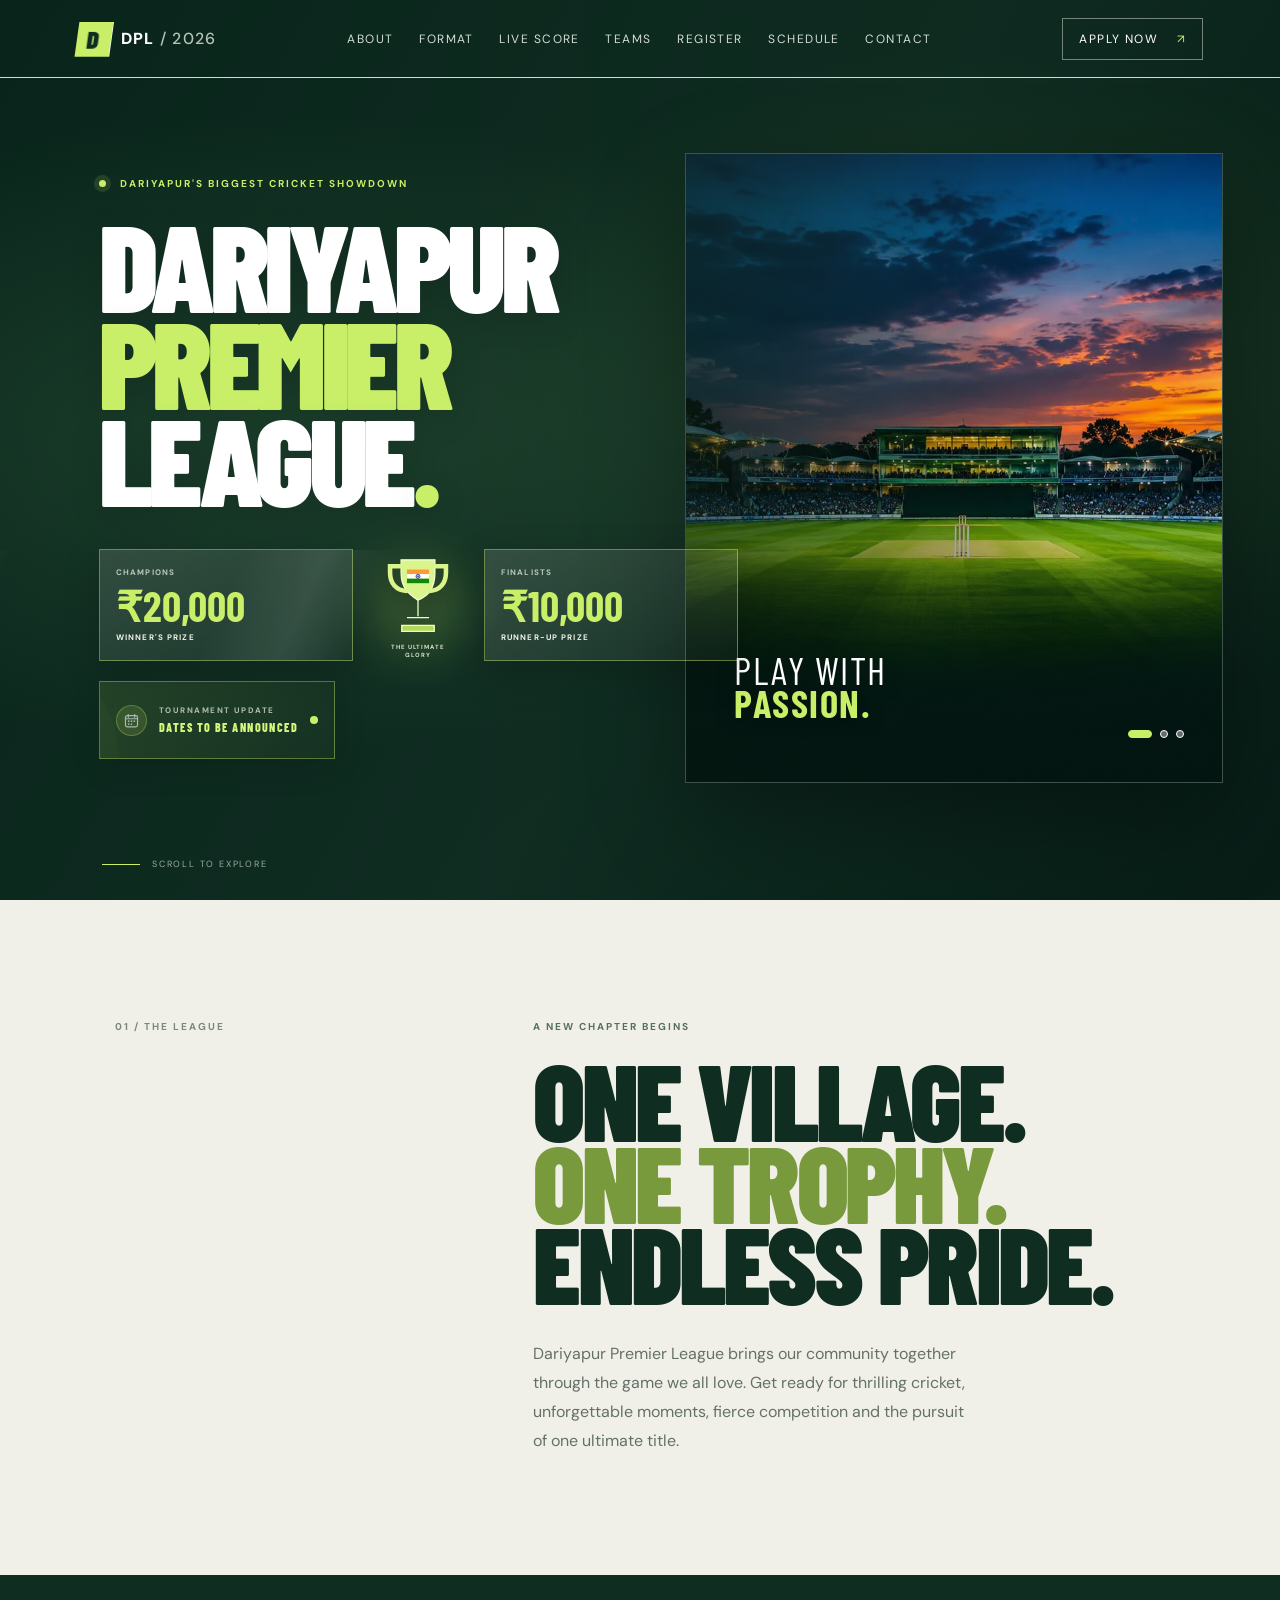
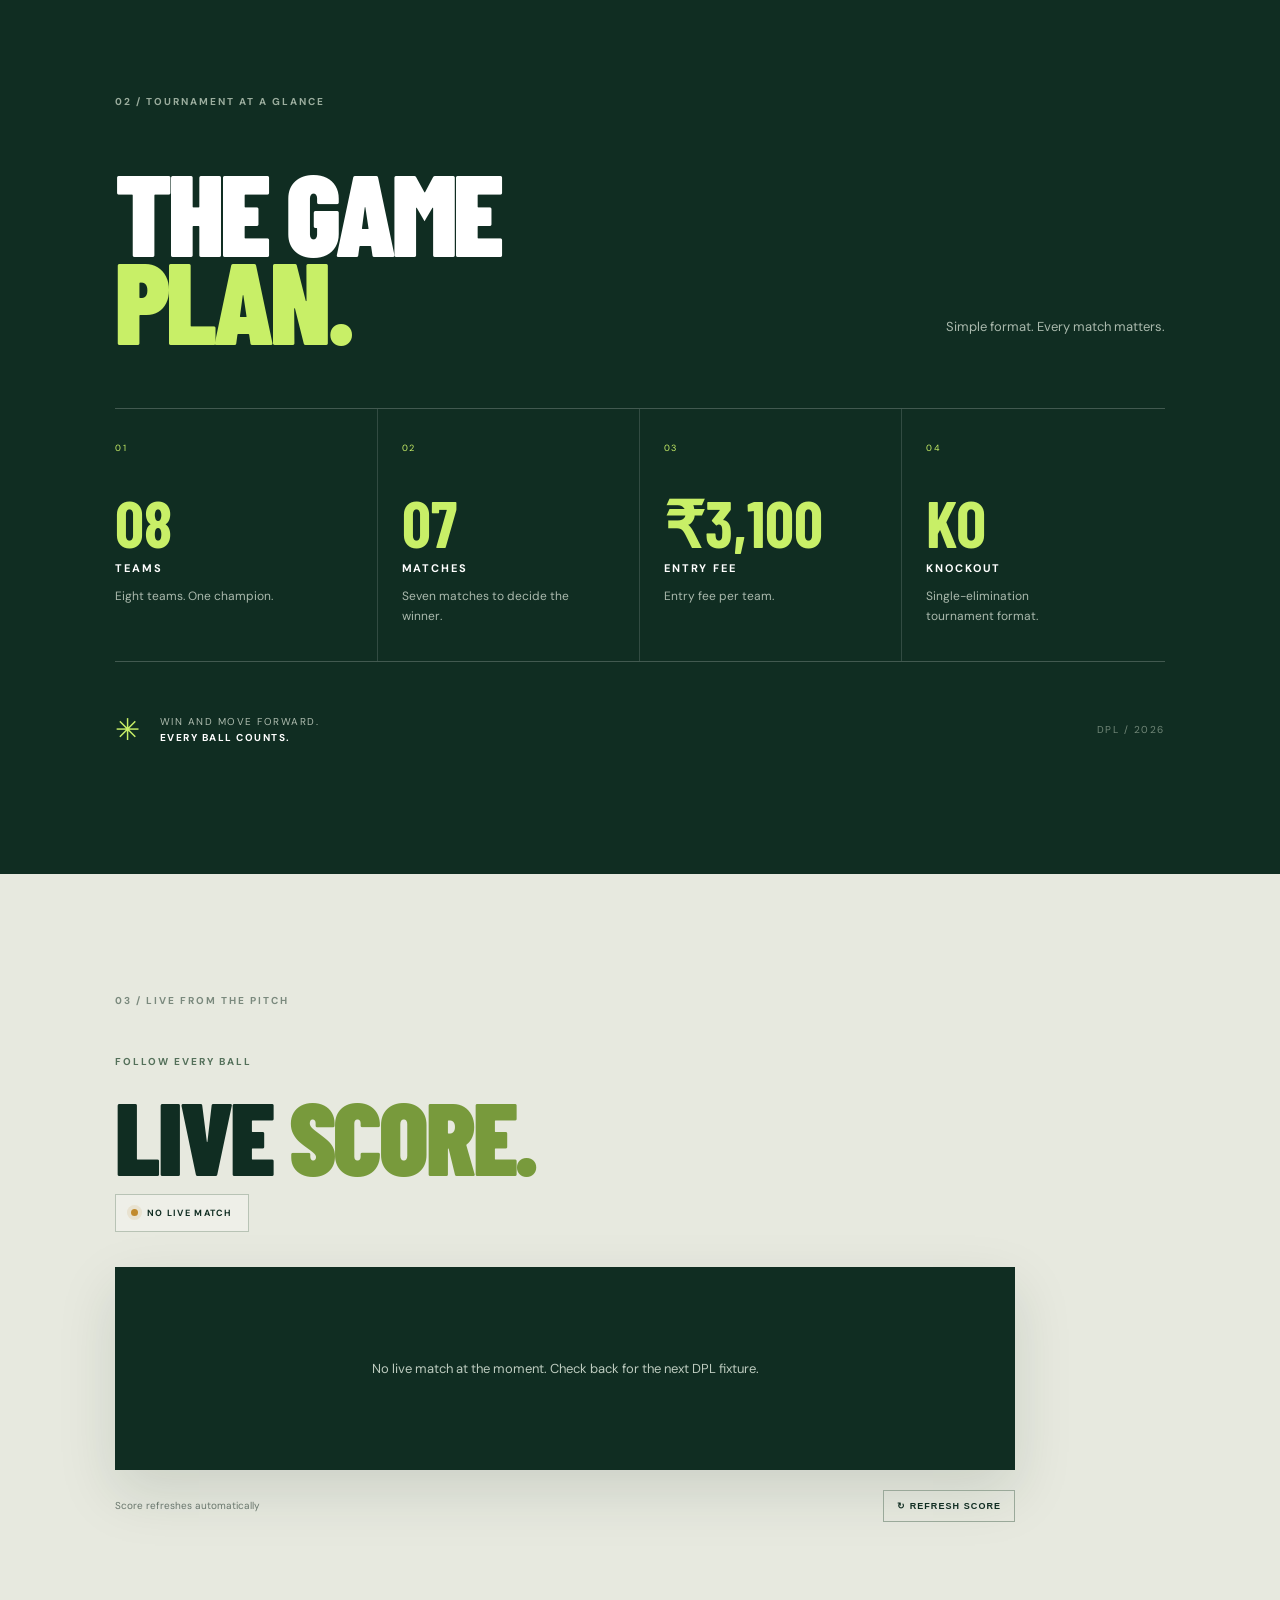
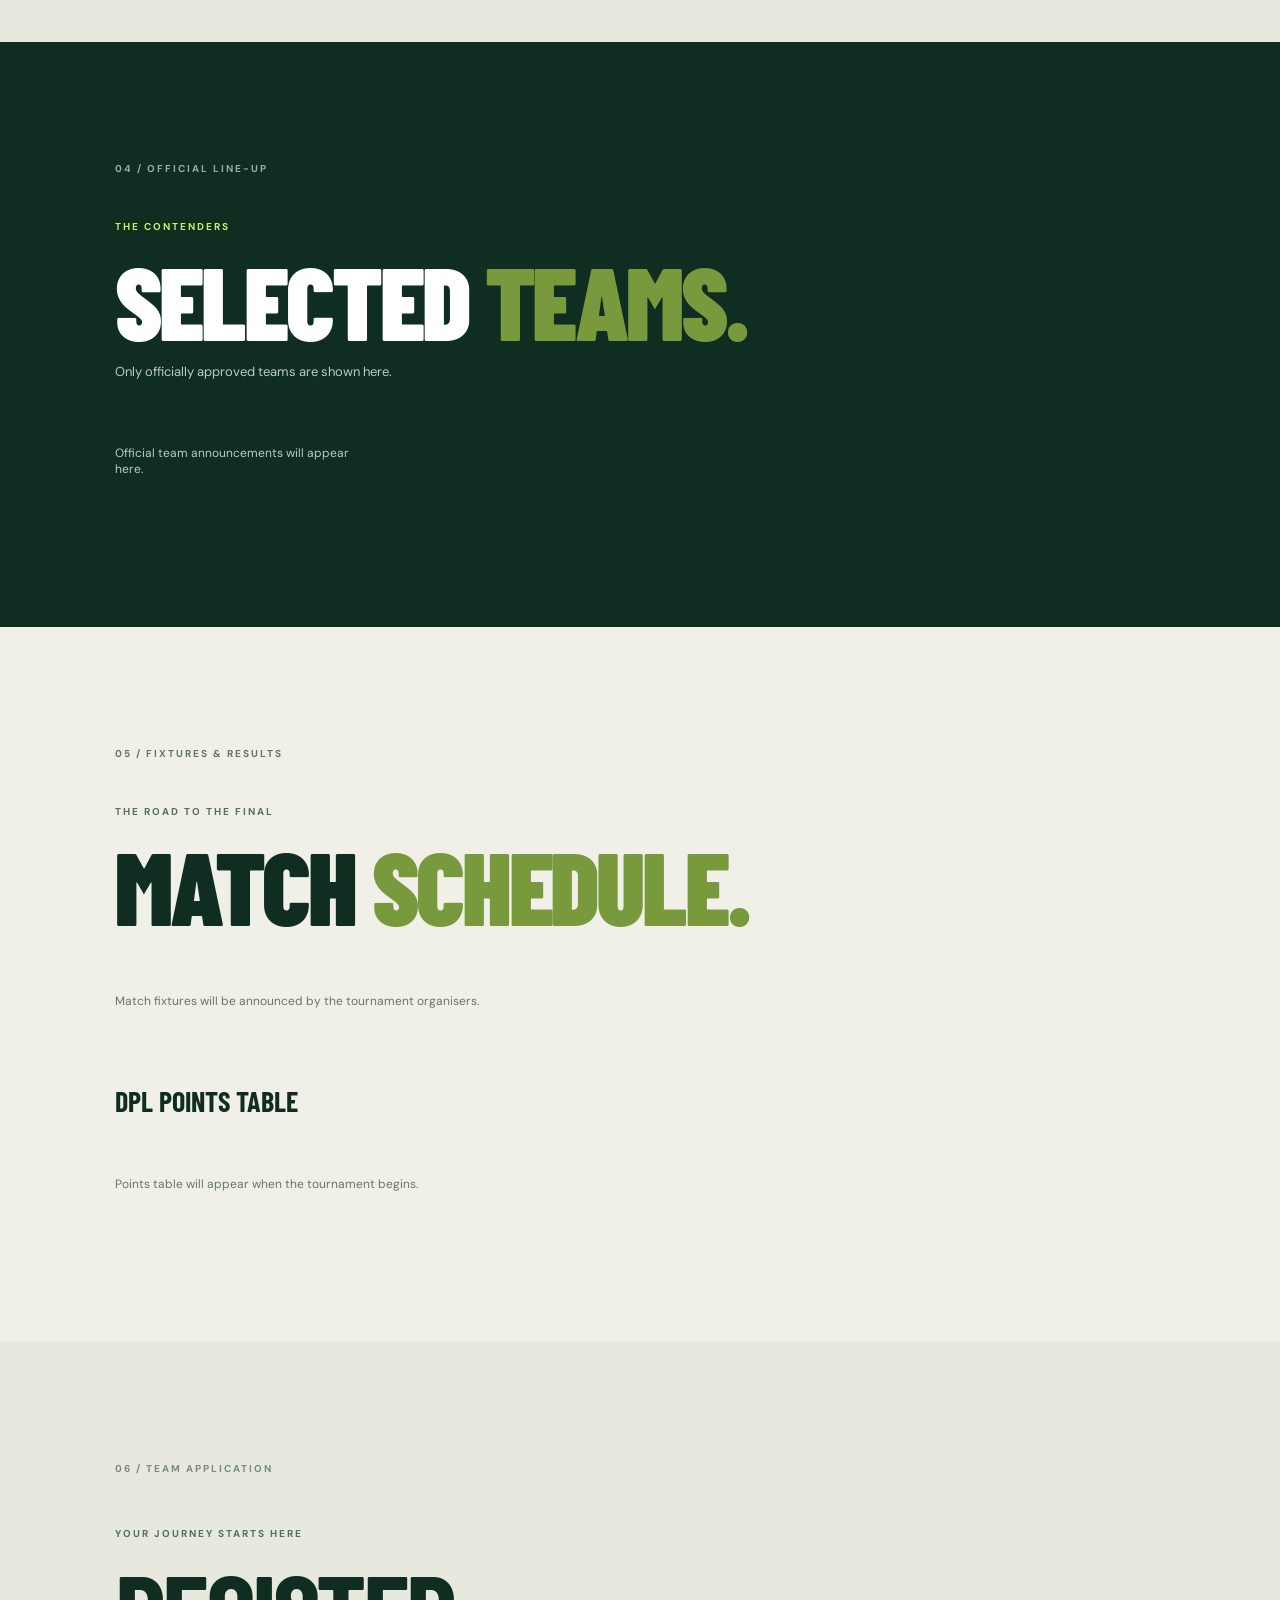
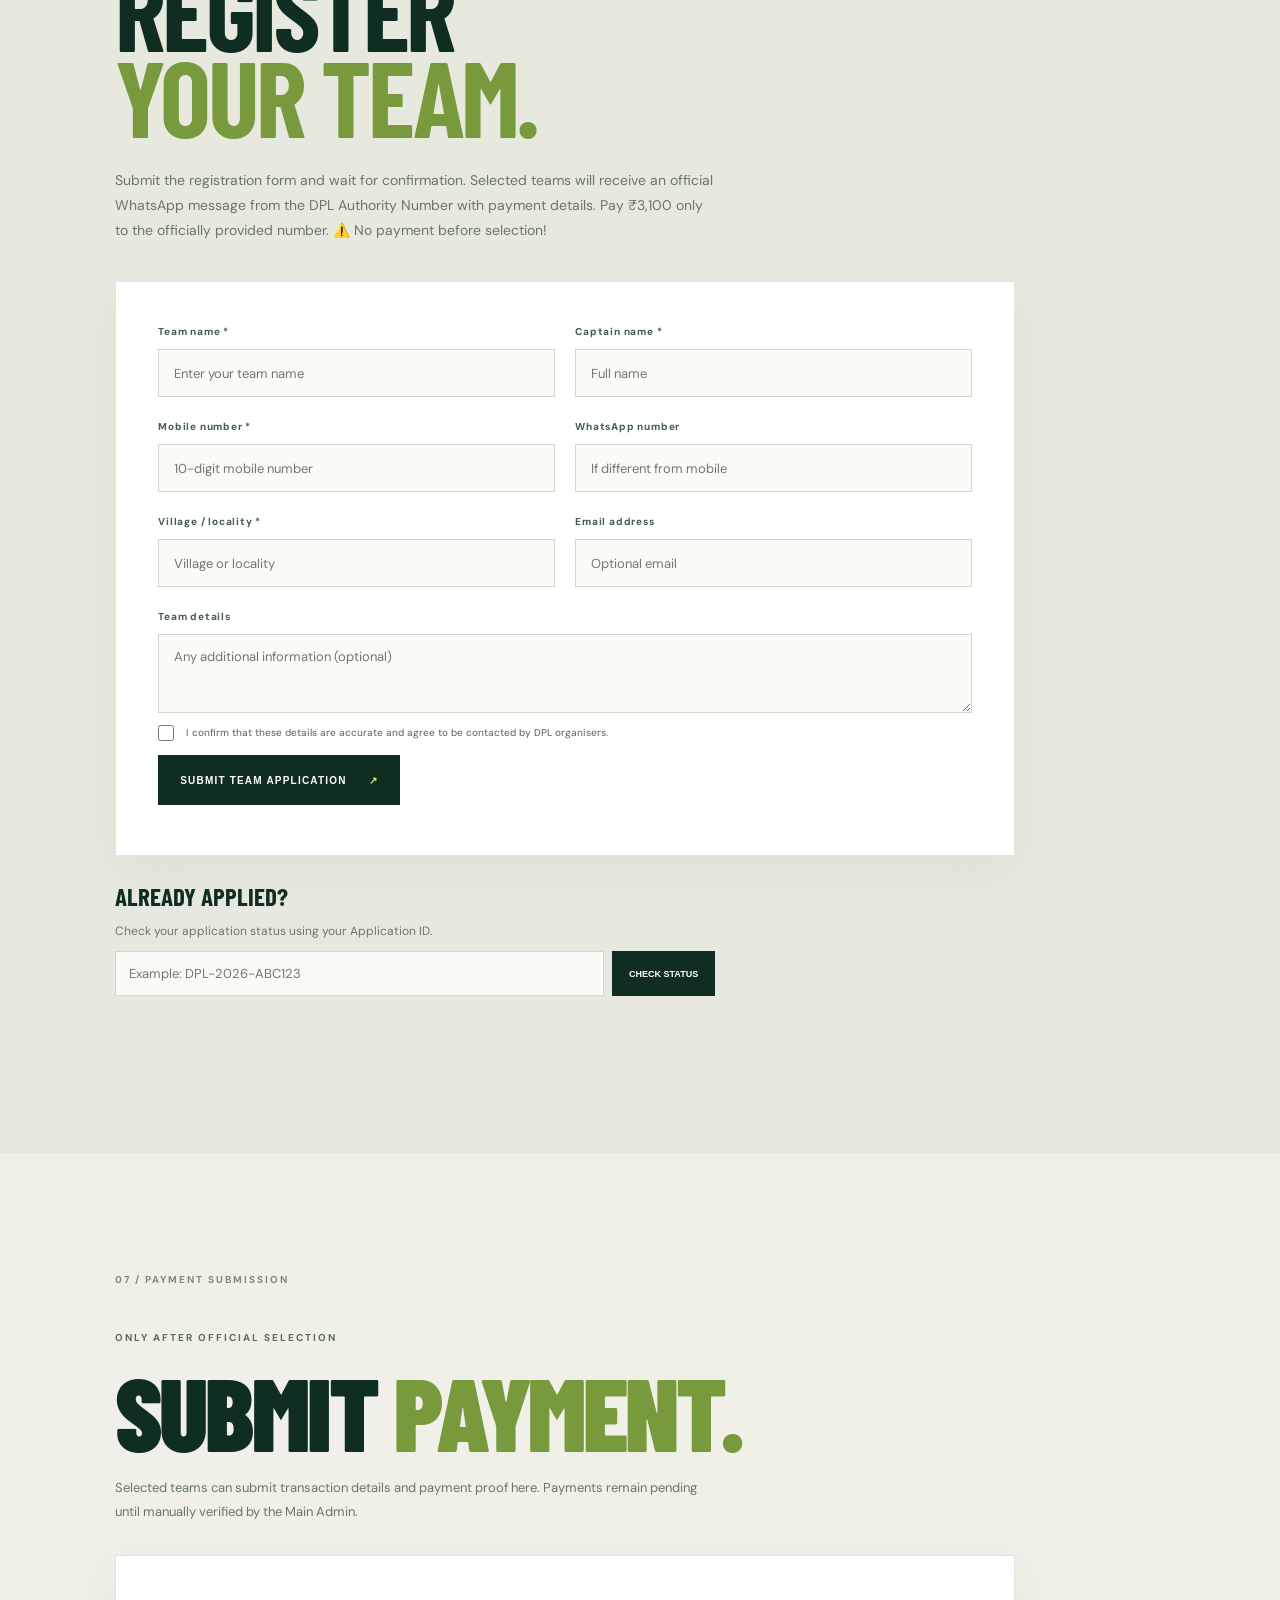
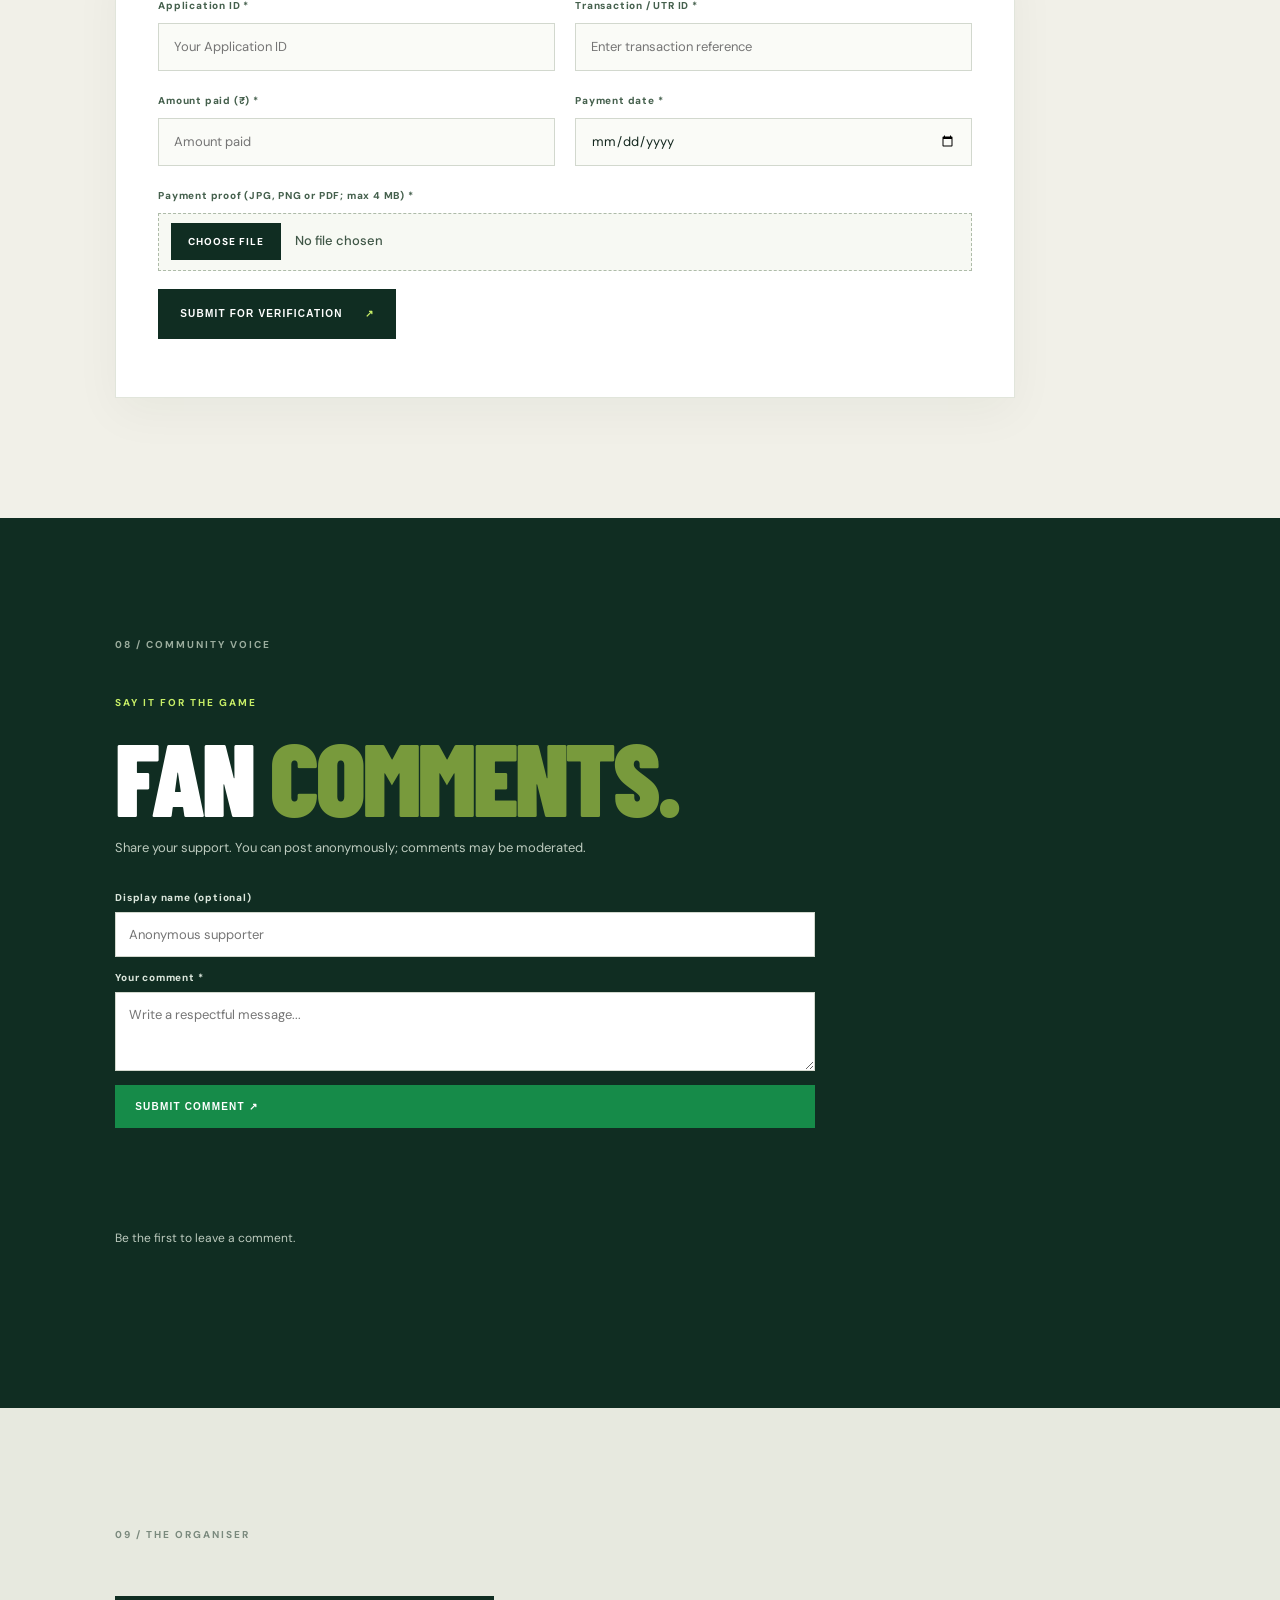
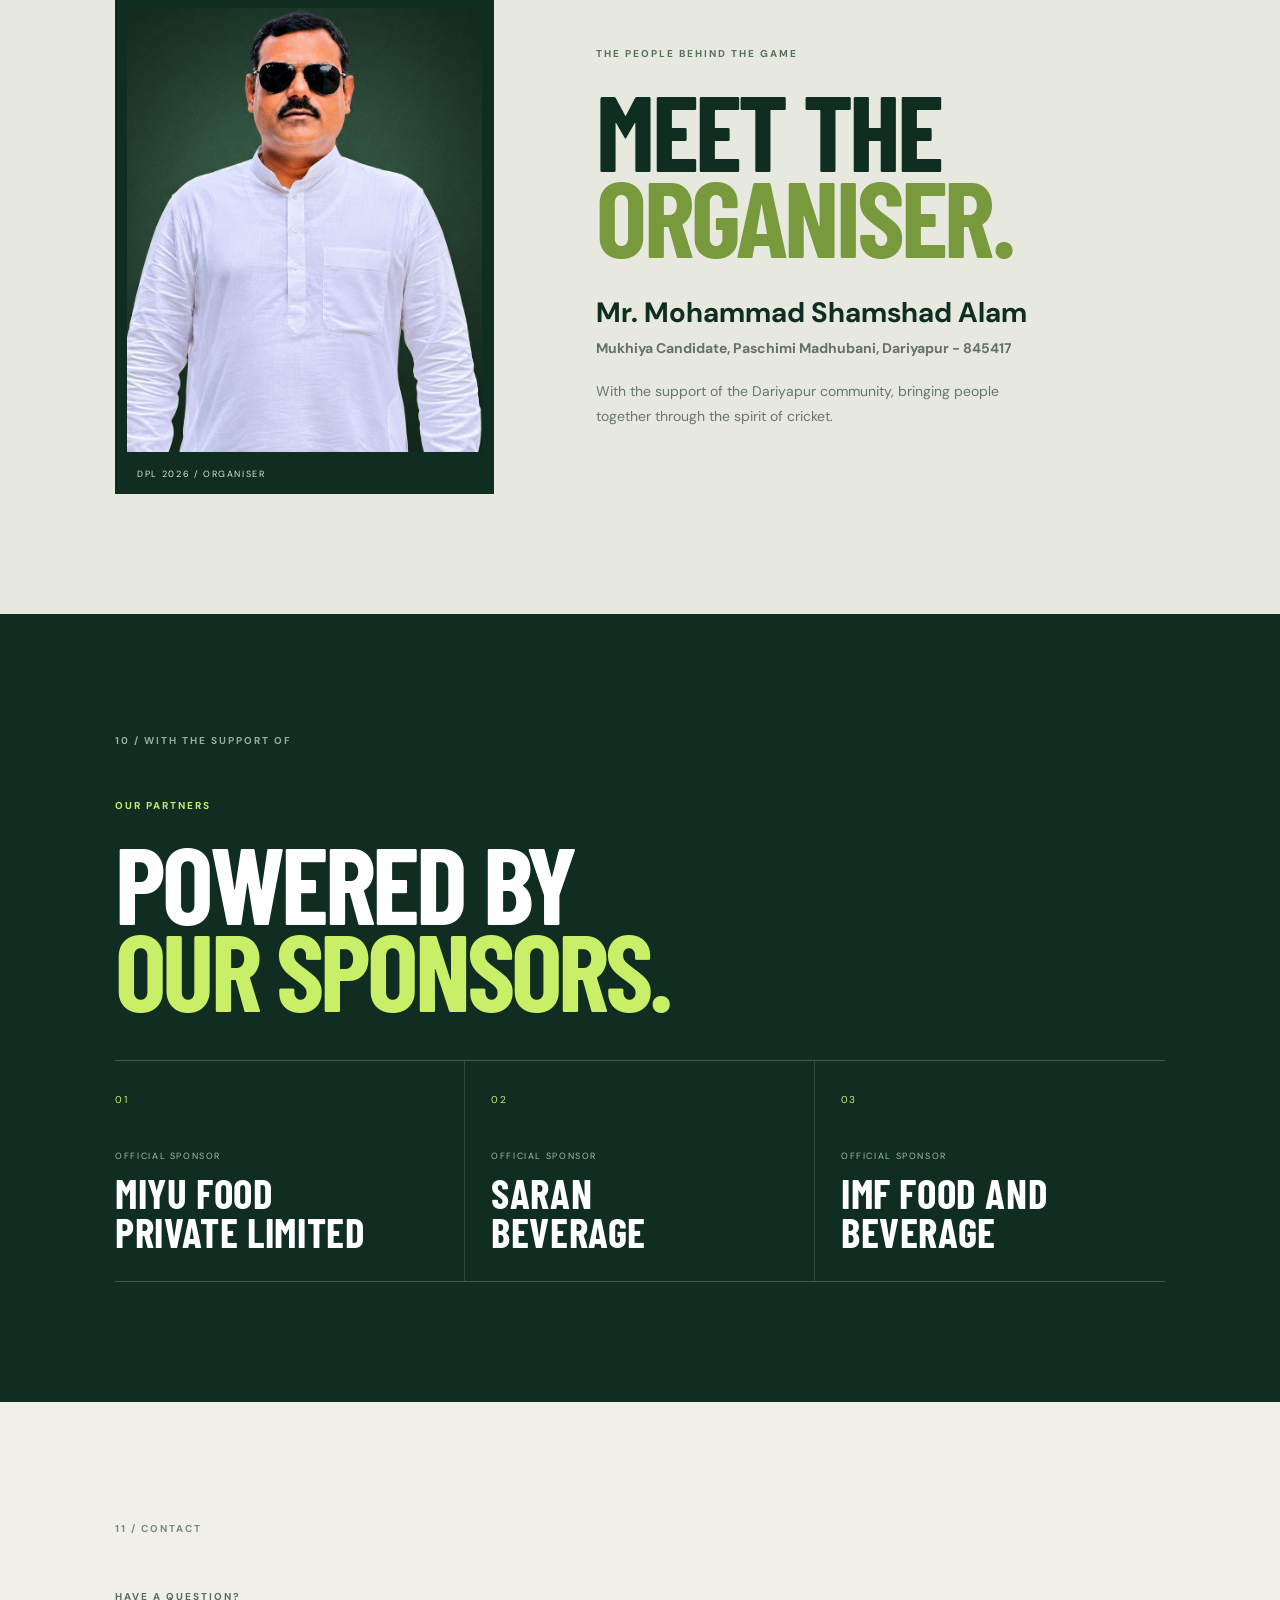
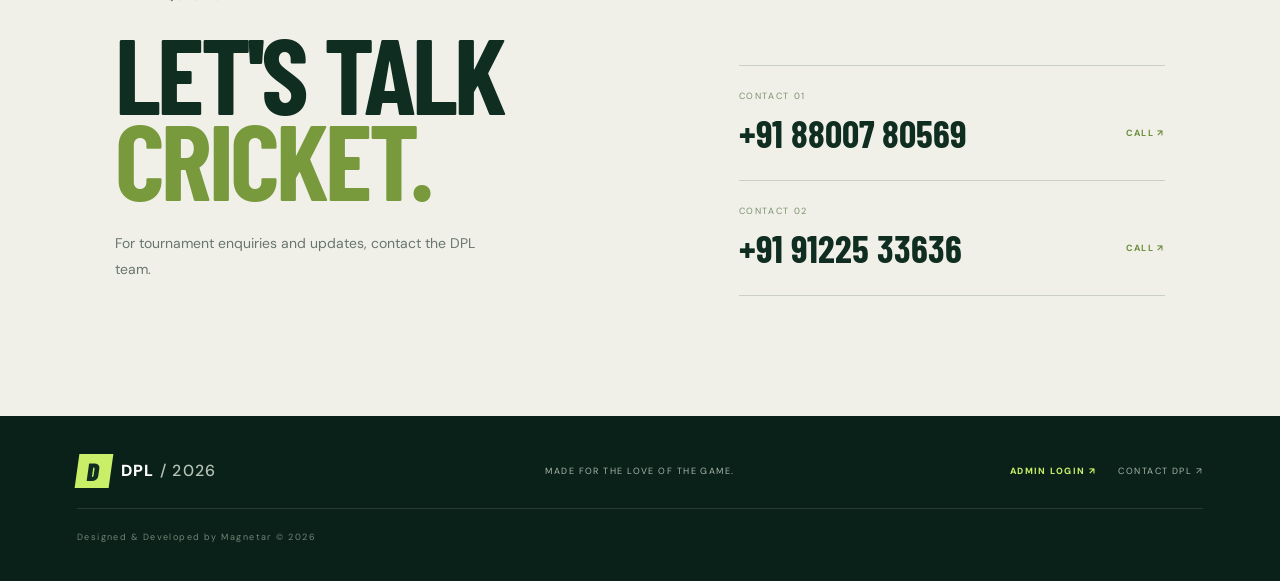
==== commit e0aab9d7: "Add files via upload" ====
--- a/index.html
+++ b/index.html
@@ -115,7 +115,7 @@
 
     <section class="live-score-section section" id="live-score">
       <div class="section-label">03 / LIVE FROM THE PITCH</div>
-      <div class="live-section-heading"><div><p class="eyebrow dark">FOLLOW EVERY BALL</p><h2>LIVE <em>SCORE.</em></h2></div><span class="live-status" id="live-status"><i></i><b>NO LIVE MATCH</b></span></div>
+      <div class="live-section-heading"><div><p class="eyebrow dark">FOLLOW EVERY BALL</p><h2>LIVE <em>SCORE.</em></h2></div><span class="live-status is-upcoming" id="live-status"><i></i><b>NO LIVE MATCH</b></span></div>
       <div id="live-match-card" class="live-match-card" aria-live="polite"><div class="score-empty">No live match at the moment. Check back for the next DPL fixture.</div></div>
       <div class="score-link-row"><span id="score-updated">Score refreshes automatically</span><button type="button" id="refresh-score" class="score-refresh">↻ REFRESH SCORE</button></div>
     </section>
--- a/style.css
+++ b/style.css
@@ -1381,3 +1381,13 @@
     width: 43px !important;
   }
 }
+
+/* Keep the match status immediately below the LIVE SCORE heading on desktop and mobile. */
+.live-section-heading {
+  display: flex;
+  flex-direction: column;
+  align-items: flex-start;
+  justify-content: flex-start;
+  gap: 16px;
+}
+.live-status { align-self: flex-start; }
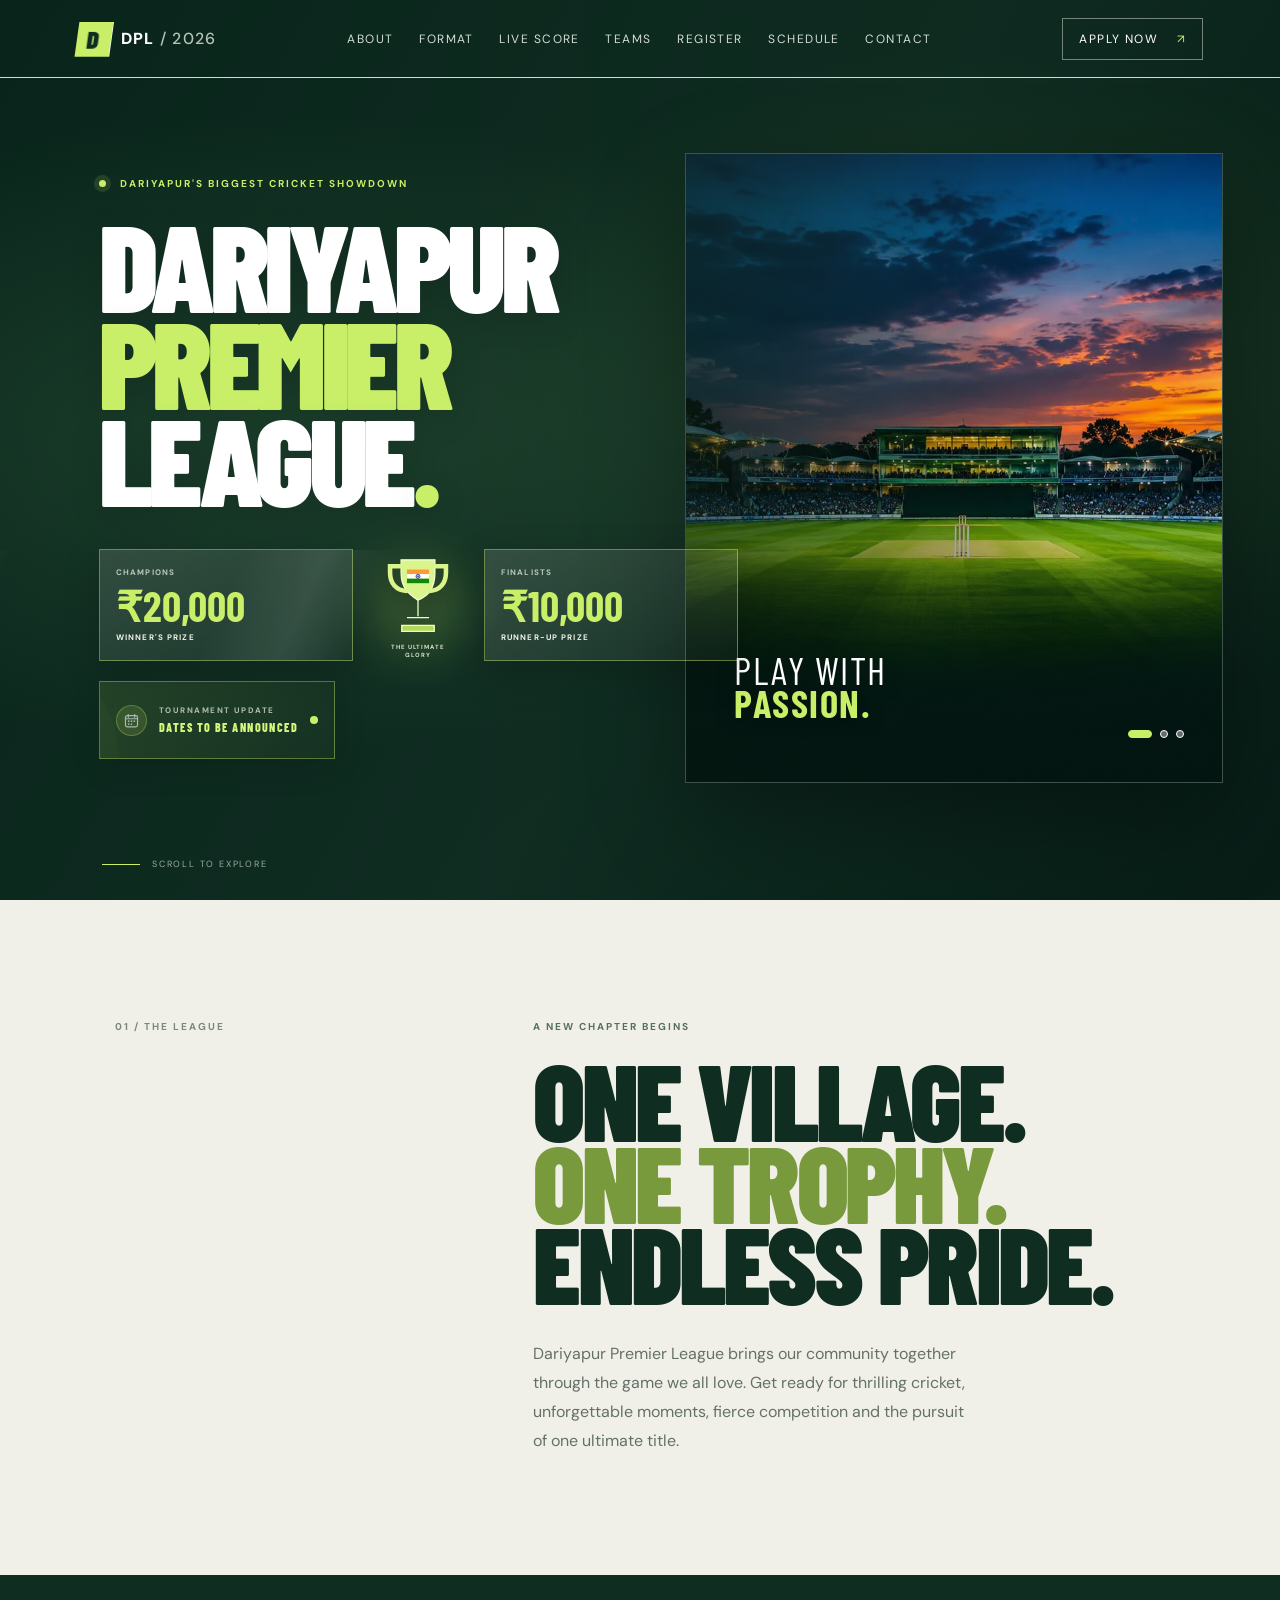
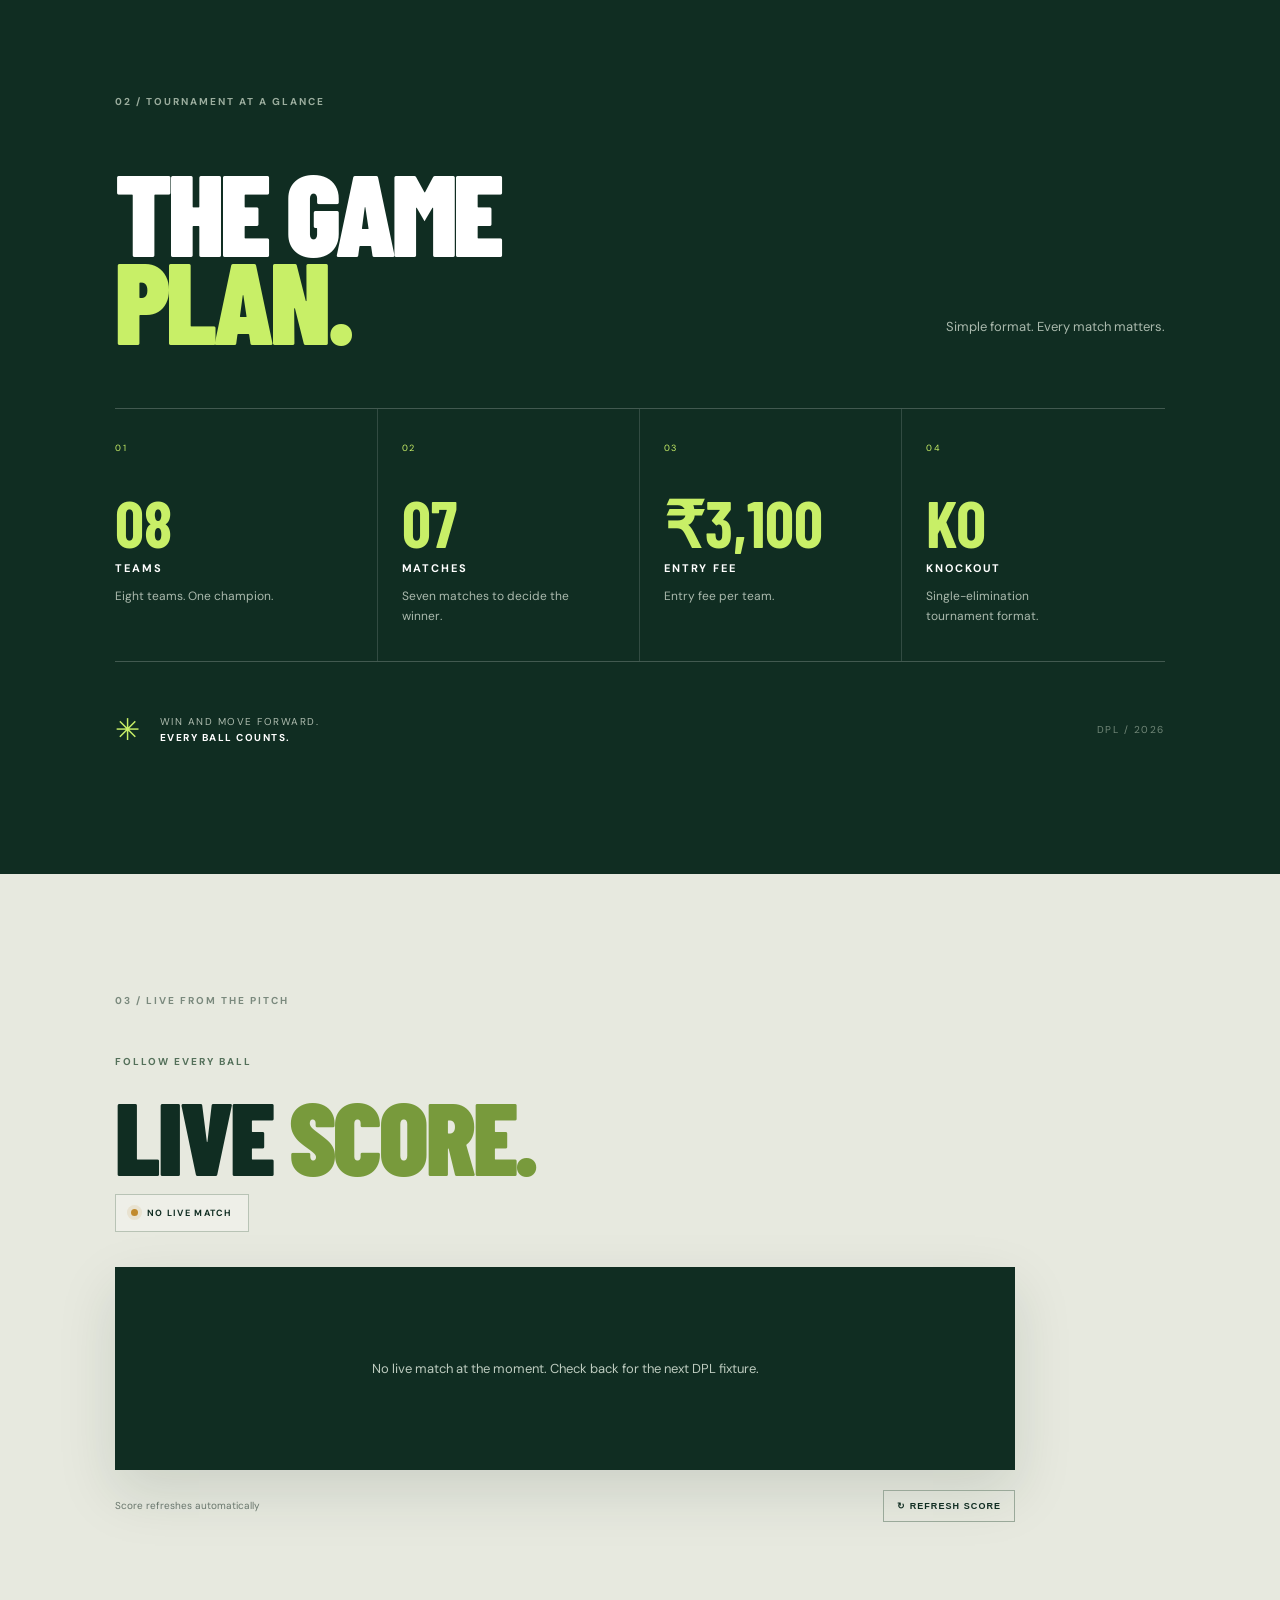
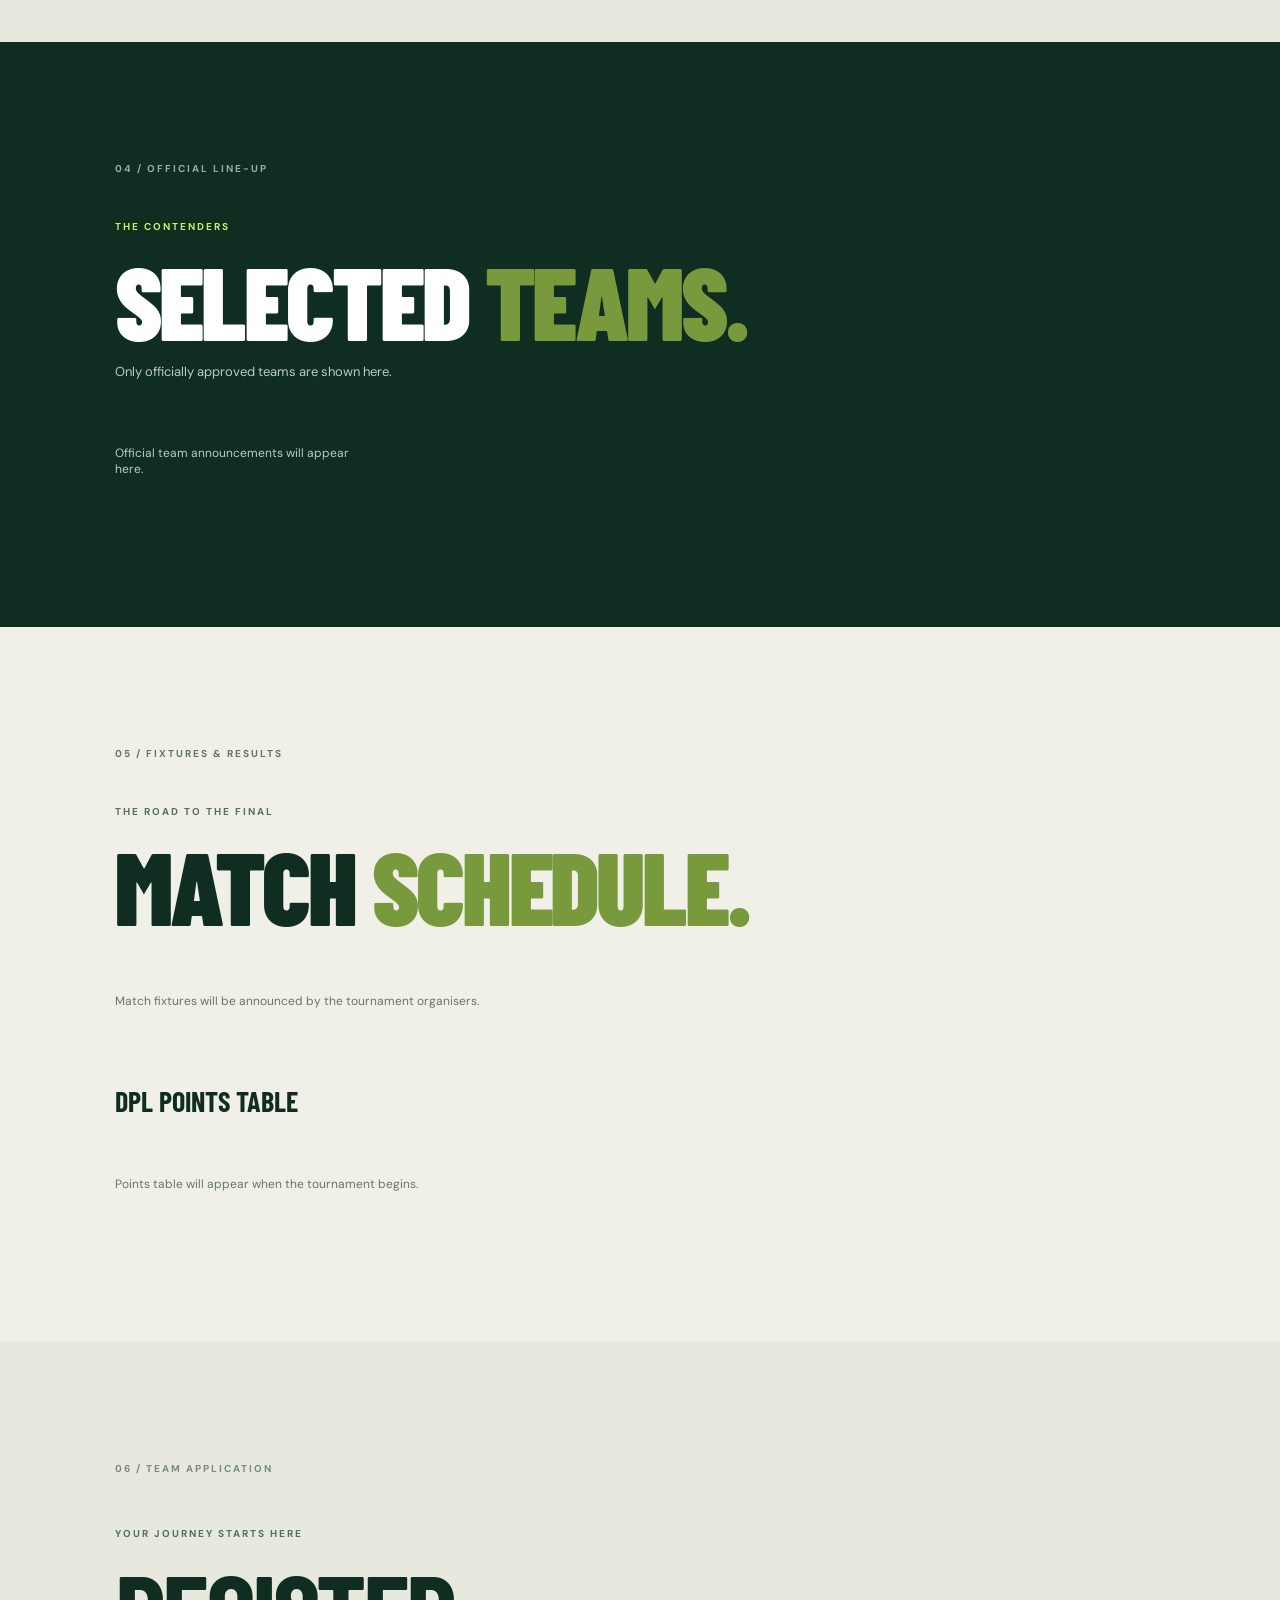
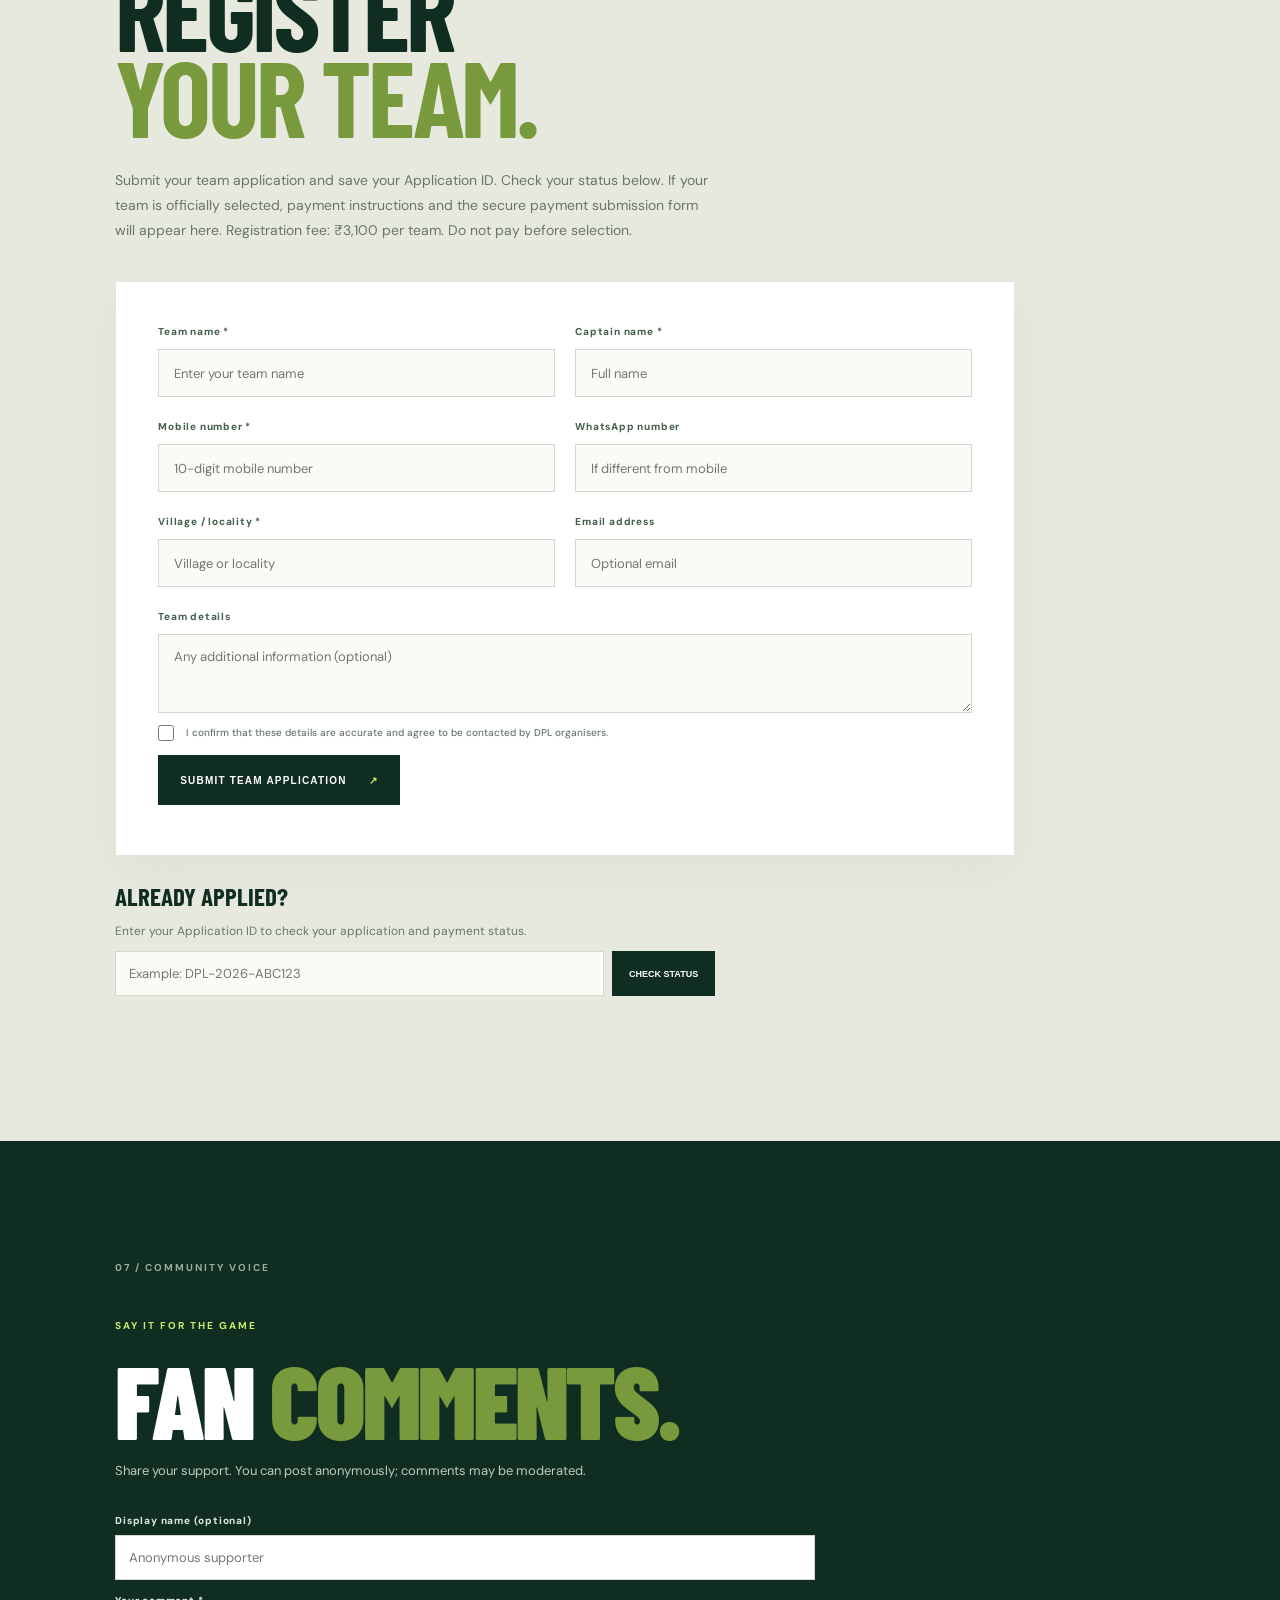
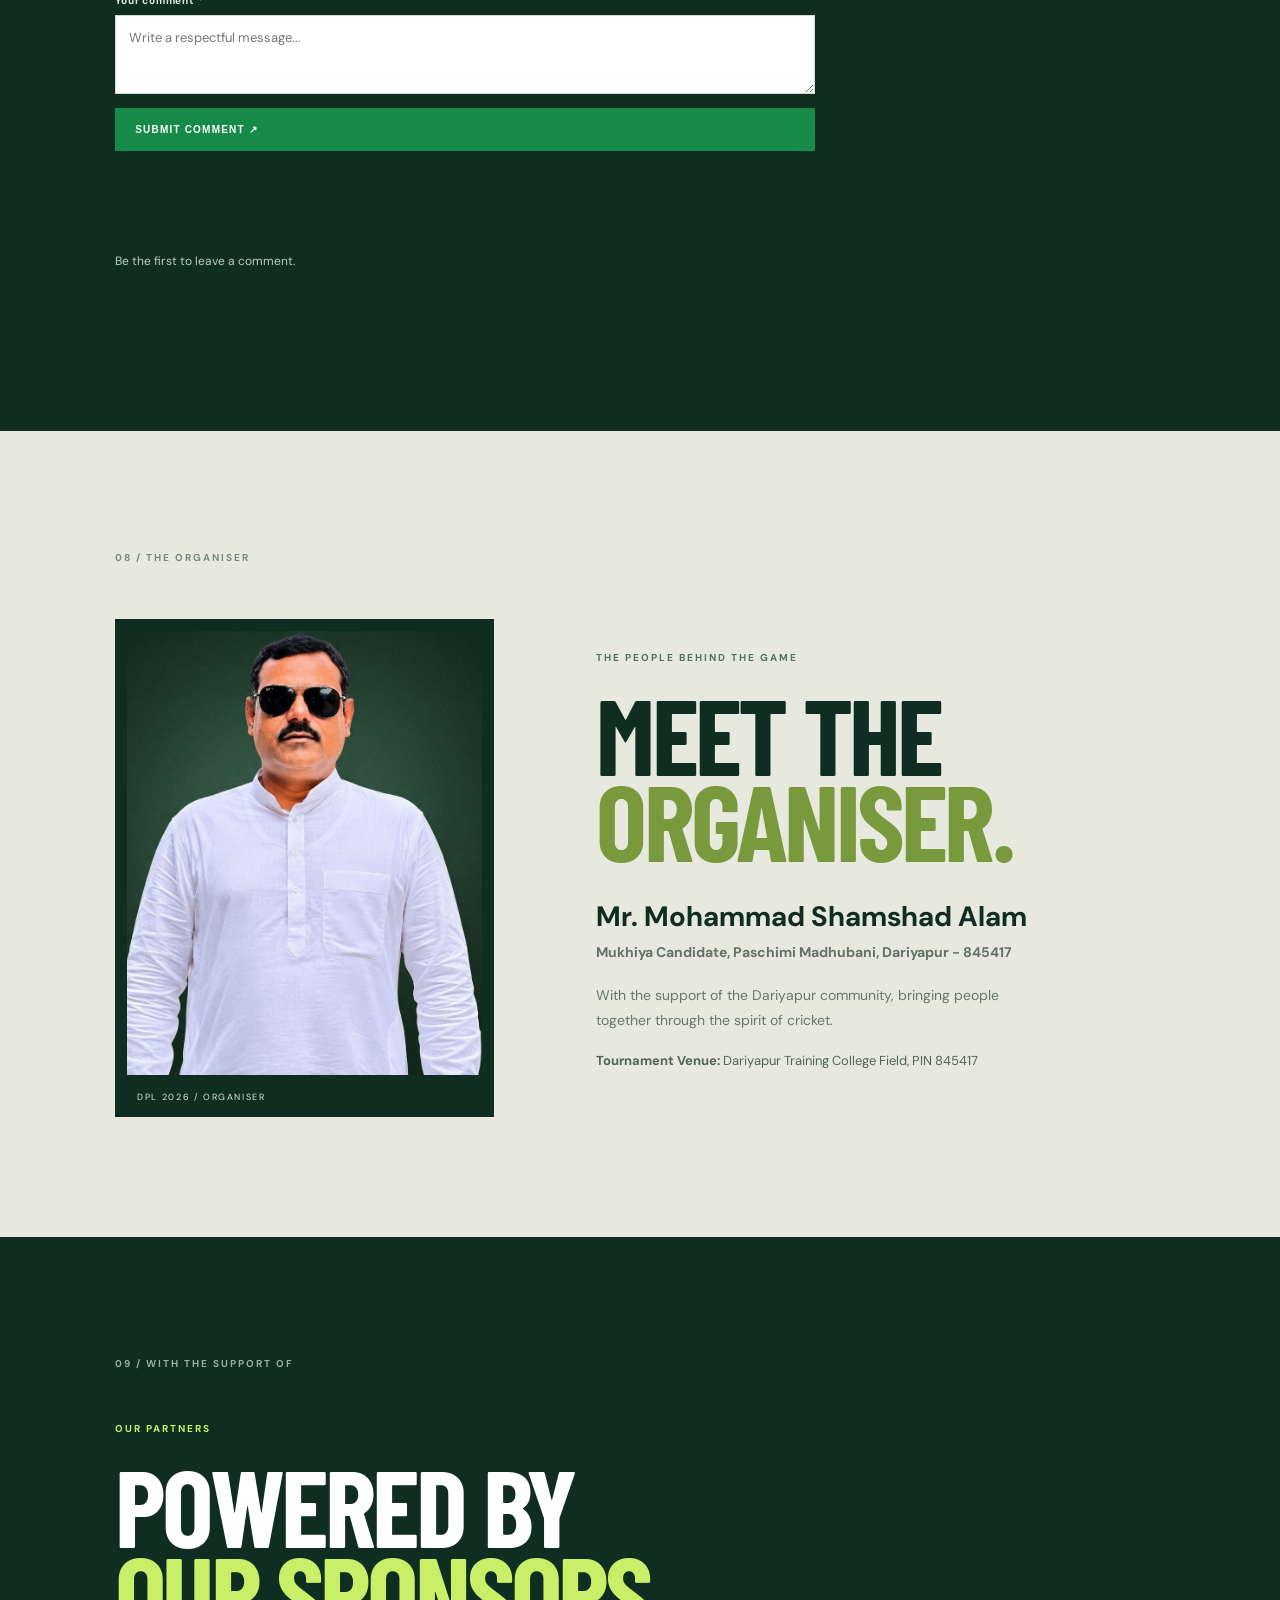
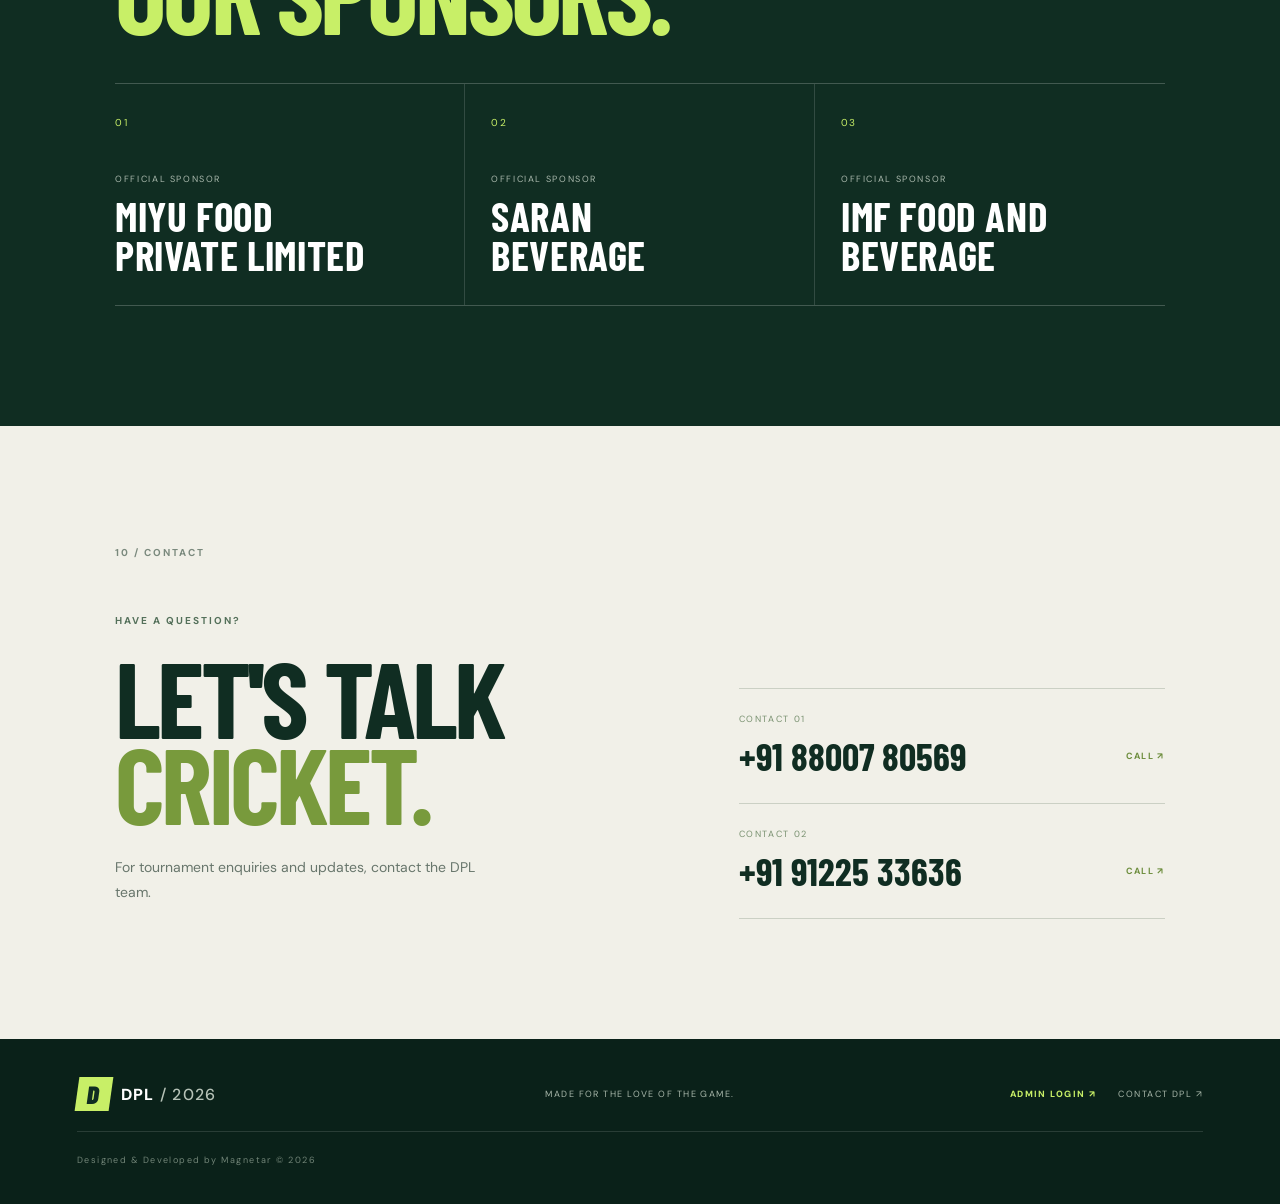
==== commit bade58fd: "Add files via upload" ====
--- a/index.html
+++ b/index.html
@@ -138,9 +138,7 @@
       <div class="registration-heading">
         <p class="eyebrow dark">YOUR JOURNEY STARTS HERE</p>
         <h2>REGISTER<br><em>YOUR TEAM.</em></h2>
-        <p class="registration-intro">Submit the registration form and wait for confirmation. Selected teams will receive an official WhatsApp message from the DPL Authority Number with payment details. Pay ₹3,100 only to the officially provided number.
-
-⚠️ No payment before selection!</p>
+        <p class="registration-intro">Submit your team application and save your Application ID. Check your status below. If your team is officially selected, payment instructions and the secure payment submission form will appear here. Registration fee: ₹3,100 per team. Do not pay before selection.</p>
       </div>
       <form id="team-registration-form" class="dpl-form" novalidate>
         <div class="form-grid">
@@ -156,33 +154,39 @@
         <button class="dpl-submit" type="submit">SUBMIT TEAM APPLICATION <span>↗</span></button>
         <p class="form-feedback" id="registration-feedback" role="status" aria-live="polite"></p>
       </form>
-      <div class="application-lookup"><h3>ALREADY APPLIED?</h3><p>Check your application status using your Application ID.</p><form id="application-lookup-form"><input name="applicationId" required placeholder="Example: DPL-2026-ABC123" aria-label="Application ID"><button type="submit">CHECK STATUS</button></form><p id="application-lookup-result" role="status"></p></div>
-    </section>
-
-    <section class="payment-section section" id="payment">
-      <div class="section-label">07 / PAYMENT SUBMISSION</div>
-      <div class="payment-heading"><p class="eyebrow dark">ONLY AFTER OFFICIAL SELECTION</p><h2>SUBMIT <em>PAYMENT.</em></h2><p>Selected teams can submit transaction details and payment proof here. Payments remain pending until manually verified by the Main Admin.</p></div>
-      <form id="payment-form" class="dpl-form" novalidate>
-        <div class="form-grid">
-          <label>Application ID *<input name="applicationId" required maxlength="40" placeholder="Your Application ID"></label>
-          <label>Transaction / UTR ID *<input name="transactionId" required maxlength="80" placeholder="Enter transaction reference"></label>
-          <label>Amount paid (₹) *<input name="amount" required type="number" min="1" max="100000" step="1" placeholder="Amount paid"></label>
-          <label>Payment date *<input name="paymentDate" required type="date"></label>
-          <label class="full-field">Payment proof (JPG, PNG or PDF; max 4 MB) *<input name="proof" type="file" accept="image/jpeg,image/png,application/pdf" required></label>
-        </div>
-        <button class="dpl-submit" type="submit">SUBMIT FOR VERIFICATION <span>↗</span></button><p class="form-feedback" id="payment-feedback" role="status" aria-live="polite"></p>
-      </form>
+      <div class="application-lookup"><h3>ALREADY APPLIED?</h3><p>Enter your Application ID to check your application and payment status.</p><form id="application-lookup-form"><input name="applicationId" required maxlength="40" placeholder="Example: DPL-2026-ABC123" aria-label="Application ID"><button type="submit">CHECK STATUS</button></form><div id="application-lookup-result" role="status" aria-live="polite"></div></div>
+      <div id="selected-payment-panel" class="selected-payment-panel" hidden>
+        <div class="payment-heading"><p class="eyebrow dark">OFFICIAL PAYMENT DETAILS</p><h2>COMPLETE <em>PAYMENT.</em></h2><p>Your team has been selected. Pay exactly ₹3,100 to the verified UPI account below, then submit your payment details for manual verification.</p></div>
+        <div class="upi-payment-card">
+          <div class="upi-qr-wrap"><img src="assets/upi-qr.png" alt="UPI QR code for DPL 2026 team registration fee of 3100 rupees"><small>SCAN WITH PHONEPE OR ANY UPI APP</small></div>
+          <div class="upi-details"><span class="payment-label">PAYMENT AMOUNT</span><strong class="upi-amount">₹3,100</strong><span class="payment-label">VERIFIED BENEFICIARY</span><strong>Murshid Iqubal Khan</strong><span class="payment-label">UPI ID</span><code>9990966745@ybl</code><button type="button" id="copy-upi" class="copy-upi">COPY UPI ID</button><p class="payment-warning">Before entering your UPI PIN, confirm that the recipient name shown in your payment app is <b>Murshid Iqubal Khan</b>.</p>
+          </div>
+        </div>
+        <form id="payment-form" class="dpl-form" novalidate>
+          <input type="hidden" name="applicationId" id="payment-application-id">
+          <div class="form-grid">
+            <label>Beneficiary name shown in payment app *<input name="beneficiaryName" required maxlength="100" placeholder="Confirm recipient name"></label>
+            <label>Transaction / UTR ID *<input name="transactionId" required maxlength="80" placeholder="Enter transaction reference"></label>
+            <label>Amount paid (₹) *<input name="amount" required type="number" min="3100" max="3100" step="1" value="3100" readonly></label>
+            <label>Payment date *<input name="paymentDate" required type="date"></label>
+            <label class="full-field">Payment proof (JPG, PNG or PDF; max 4 MB) *<input name="proof" type="file" accept="image/jpeg,image/png,application/pdf" required></label>
+          </div>
+          <div class="policy-box"><h3>DPL 2026 – Payment, Cancellation &amp; Refund Policy</h3><ol><li>The team registration fee is ₹3,100 per team.</li><li>Payment must be made only after the team has been officially selected by the DPL administration.</li><li>Once payment has been successfully completed, the registration fee is <b>non-refundable</b>.</li><li>Teams cannot claim a refund simply because they decide not to participate, withdraw from the tournament or are unable to attend.</li><li>Captains must carefully verify all payment details before making payment.</li><li>If a payment is accidentally duplicated or received in excess, the organiser will review the transaction and address the issue appropriately.</li><li>If the tournament is cancelled by the organiser, postponed indefinitely or cannot be conducted, the organiser will communicate the applicable refund or alternative arrangements to the participating teams.</li></ol><p>By submitting payment, the team captain confirms that they have read and accepted these terms.</p></div>
+          <label class="consent-line policy-consent"><input type="checkbox" name="policyAccepted" required> I have read and accept the DPL 2026 Payment, Cancellation &amp; Refund Policy.</label>
+          <button class="dpl-submit" type="submit">SUBMIT PAYMENT FOR VERIFICATION <span>↗</span></button><p class="form-feedback" id="payment-feedback" role="status" aria-live="polite"></p>
+        </form>
+      </div>
     </section>
 
     <section class="comments-section section" id="comments">
-      <div class="section-label light-label">08 / COMMUNITY VOICE</div>
+      <div class="section-label light-label">07 / COMMUNITY VOICE</div>
       <div class="teams-heading"><p class="eyebrow">SAY IT FOR THE GAME</p><h2>FAN <em>COMMENTS.</em></h2><p>Share your support. You can post anonymously; comments may be moderated.</p></div>
       <form id="comment-form" class="comment-form"><label>Display name (optional)<input name="displayName" maxlength="35" placeholder="Anonymous supporter"></label><label>Your comment *<textarea name="message" rows="3" maxlength="500" required placeholder="Write a respectful message..."></textarea></label><button type="submit" class="dpl-submit comment-submit">SUBMIT COMMENT ↗</button><p id="comment-feedback" class="form-feedback" role="status"></p></form>
       <div id="public-comments" class="comment-list"><p class="empty-note">Be the first to leave a comment.</p></div>
     </section>
 
     <section class="organiser section" id="organiser">
-      <div class="section-label">09 / THE ORGANISER</div>
+      <div class="section-label">08 / THE ORGANISER</div>
       <div class="organiser-layout">
         <div class="organiser-photo-wrap">
           <img src="assets/organiser-photo.jpg" alt="Mr. Mohammad Shamshad Alam" class="organiser-photo">
@@ -193,13 +197,13 @@
           <h2>MEET THE<br><em>ORGANISER.</em></h2>
           <h3>Mr. Mohammad Shamshad Alam</h3>
           <p class="organiser-role">Mukhiya Candidate, Paschimi Madhubani, Dariyapur - 845417</p>
-          <p class="organiser-description">With the support of the Dariyapur community, bringing people together through the spirit of cricket.</p>
+          <p class="organiser-description">With the support of the Dariyapur community, bringing people together through the spirit of cricket.</p><p class="organiser-venue"><b>Tournament Venue:</b> Dariyapur Training College Field, PIN 845417</p>
         </div>
       </div>
     </section>
 
     <section class="sponsors section" id="sponsors">
-      <div class="section-label light-label">10 / WITH THE SUPPORT OF</div>
+      <div class="section-label light-label">09 / WITH THE SUPPORT OF</div>
       <div class="sponsors-heading">
         <p class="eyebrow">OUR PARTNERS</p>
         <h2>POWERED BY<br><em>OUR SPONSORS.</em></h2>
@@ -212,7 +216,7 @@
     </section>
 
     <section class="contact section" id="contact">
-      <div class="section-label">11 / CONTACT</div>
+      <div class="section-label">10 / CONTACT</div>
       <div class="contact-layout">
         <div>
           <p class="eyebrow dark">HAVE A QUESTION?</p>
--- a/style.css
+++ b/style.css
@@ -1391,3 +1391,10 @@
   gap: 16px;
 }
 .live-status { align-self: flex-start; }
+
+
+/* DPL 2026: selected-team payment flow and readable square comment cards */
+.selected-payment-panel{margin-top:36px;max-width:900px}.selected-payment-panel[hidden]{display:none!important}
+.application-status-card{max-width:700px;padding:18px 20px;background:#f5f7f0;border:1px solid #cbd5c6;color:#193426}.application-status-card p{margin:8px 0;color:#526456;font-size:12px;line-height:1.6}.application-status-card strong{color:#173b29}
+.upi-payment-card{display:grid;grid-template-columns:minmax(180px,240px) 1fr;gap:28px;align-items:center;max-width:760px;margin:25px 0 28px;padding:22px;background:#fff;border:1px solid #d8ded3}.upi-qr-wrap{display:grid;justify-items:center;gap:10px}.upi-qr-wrap img{display:block;width:min(100%,210px);height:auto;image-rendering:pixelated}.upi-qr-wrap small,.payment-label{font-size:9px;font-weight:800;letter-spacing:.12em;color:#68766c}.upi-details{display:grid;justify-items:start;gap:8px;color:#173b29}.upi-details>strong{font-size:18px}.upi-amount{font:800 38px 'Barlow Condensed',sans-serif!important;color:#608331}.upi-details code{font-size:15px;font-weight:800;color:#102d22}.copy-upi{border:1px solid #102d22;background:#102d22;color:white;padding:10px 14px;font-size:9px;font-weight:800;letter-spacing:.1em;cursor:pointer}.payment-warning{margin:8px 0 0;color:#68766c;font-size:11px;line-height:1.6}.policy-box{margin:24px 0 12px;padding:20px;background:#f5f7f0;border:1px solid #d8ded3;color:#34483a}.policy-box h3{margin:0 0 12px;color:#102d22;font:700 22px 'Barlow Condensed',sans-serif}.policy-box ol{padding-left:20px;margin:0}.policy-box li,.policy-box p{font-size:11px;line-height:1.7;margin:7px 0}.policy-consent{color:#526456!important}.organiser-venue{margin-top:16px;color:#526456;font-size:13px;line-height:1.7}.comment-card{background:#e8eee5!important;border:1px solid #d2ddcf!important;color:#173b29!important;border-radius:0!important}.comment-card b{color:#173b29!important}.comment-card small{color:#68766c!important}.comment-card p{color:#34483a!important}.report-comment{border-color:#9eae9e!important;color:#294b34!important}.report-comment:hover{background:#d6e2d2!important}
+@media(max-width:560px){.upi-payment-card{grid-template-columns:1fr;gap:18px;padding:17px}.upi-qr-wrap img{width:190px}.upi-details{width:100%}.policy-box{padding:15px}.application-status-card{padding:15px}}
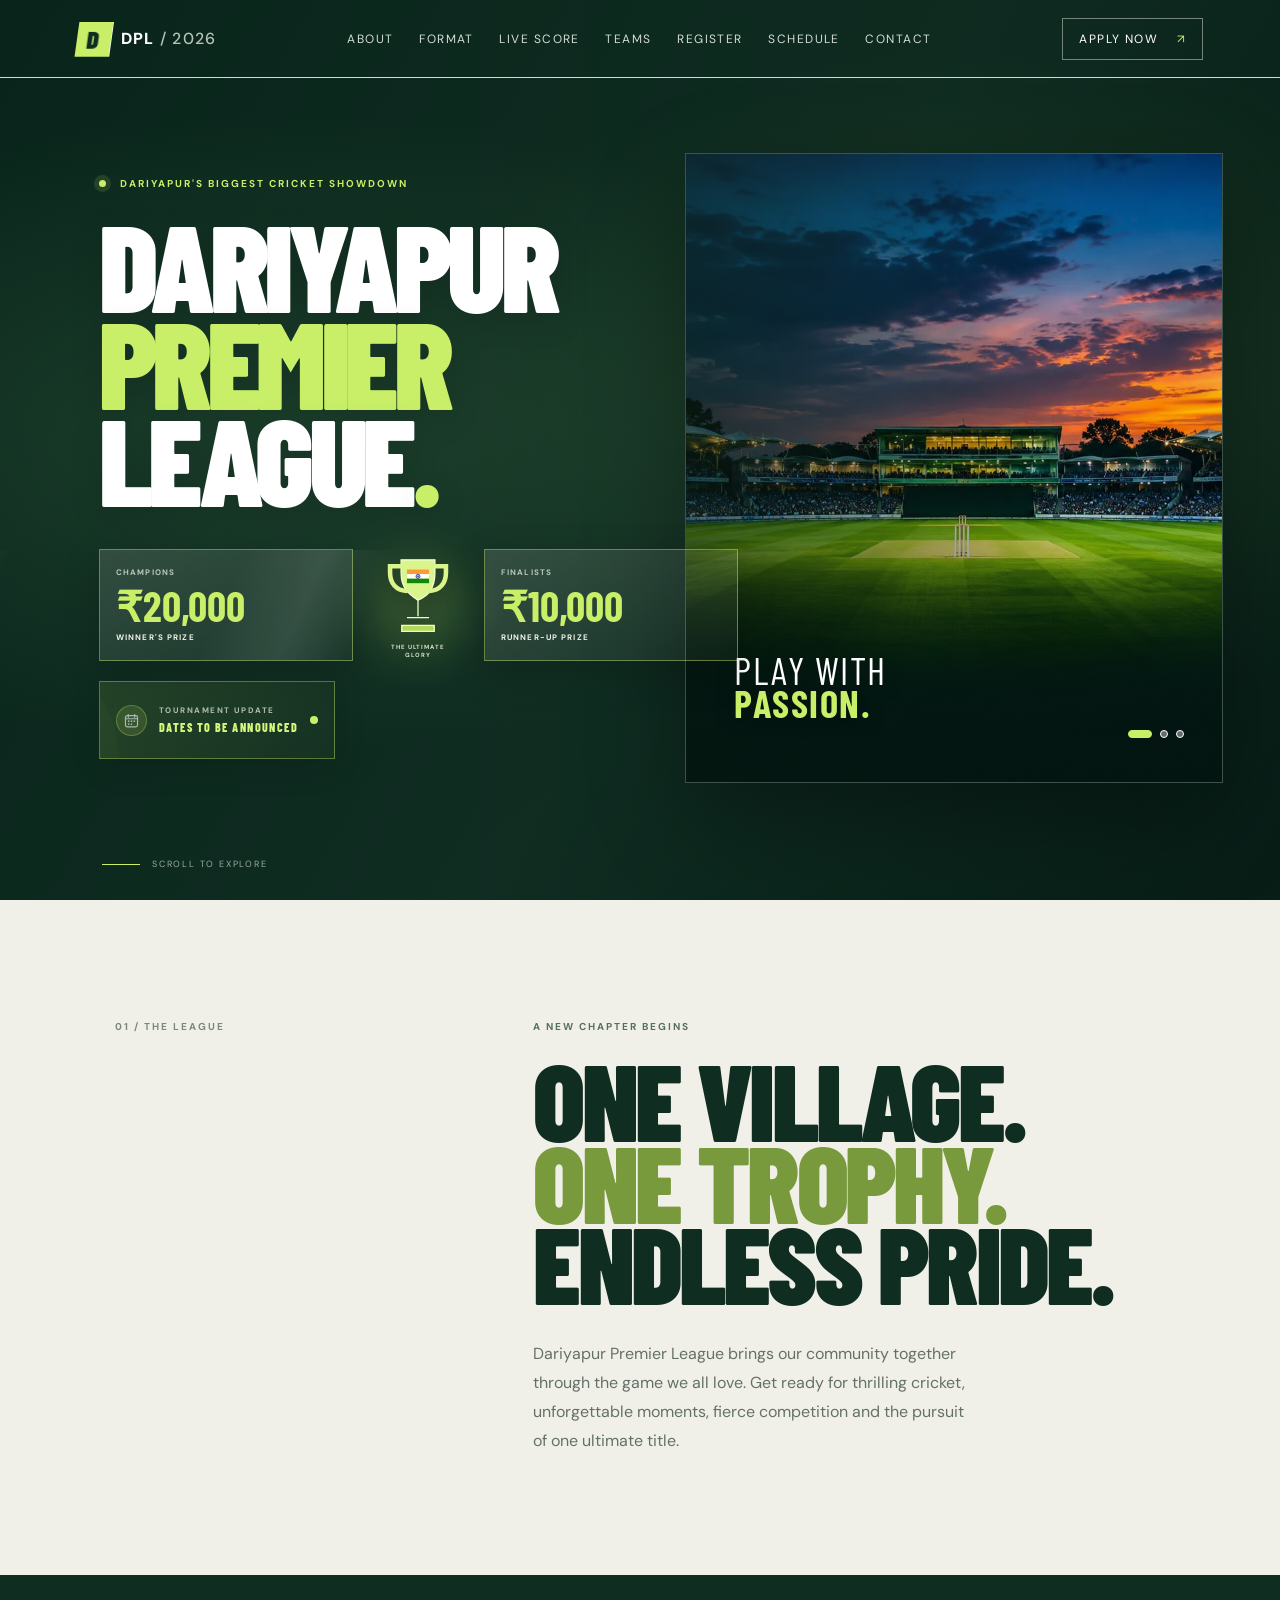
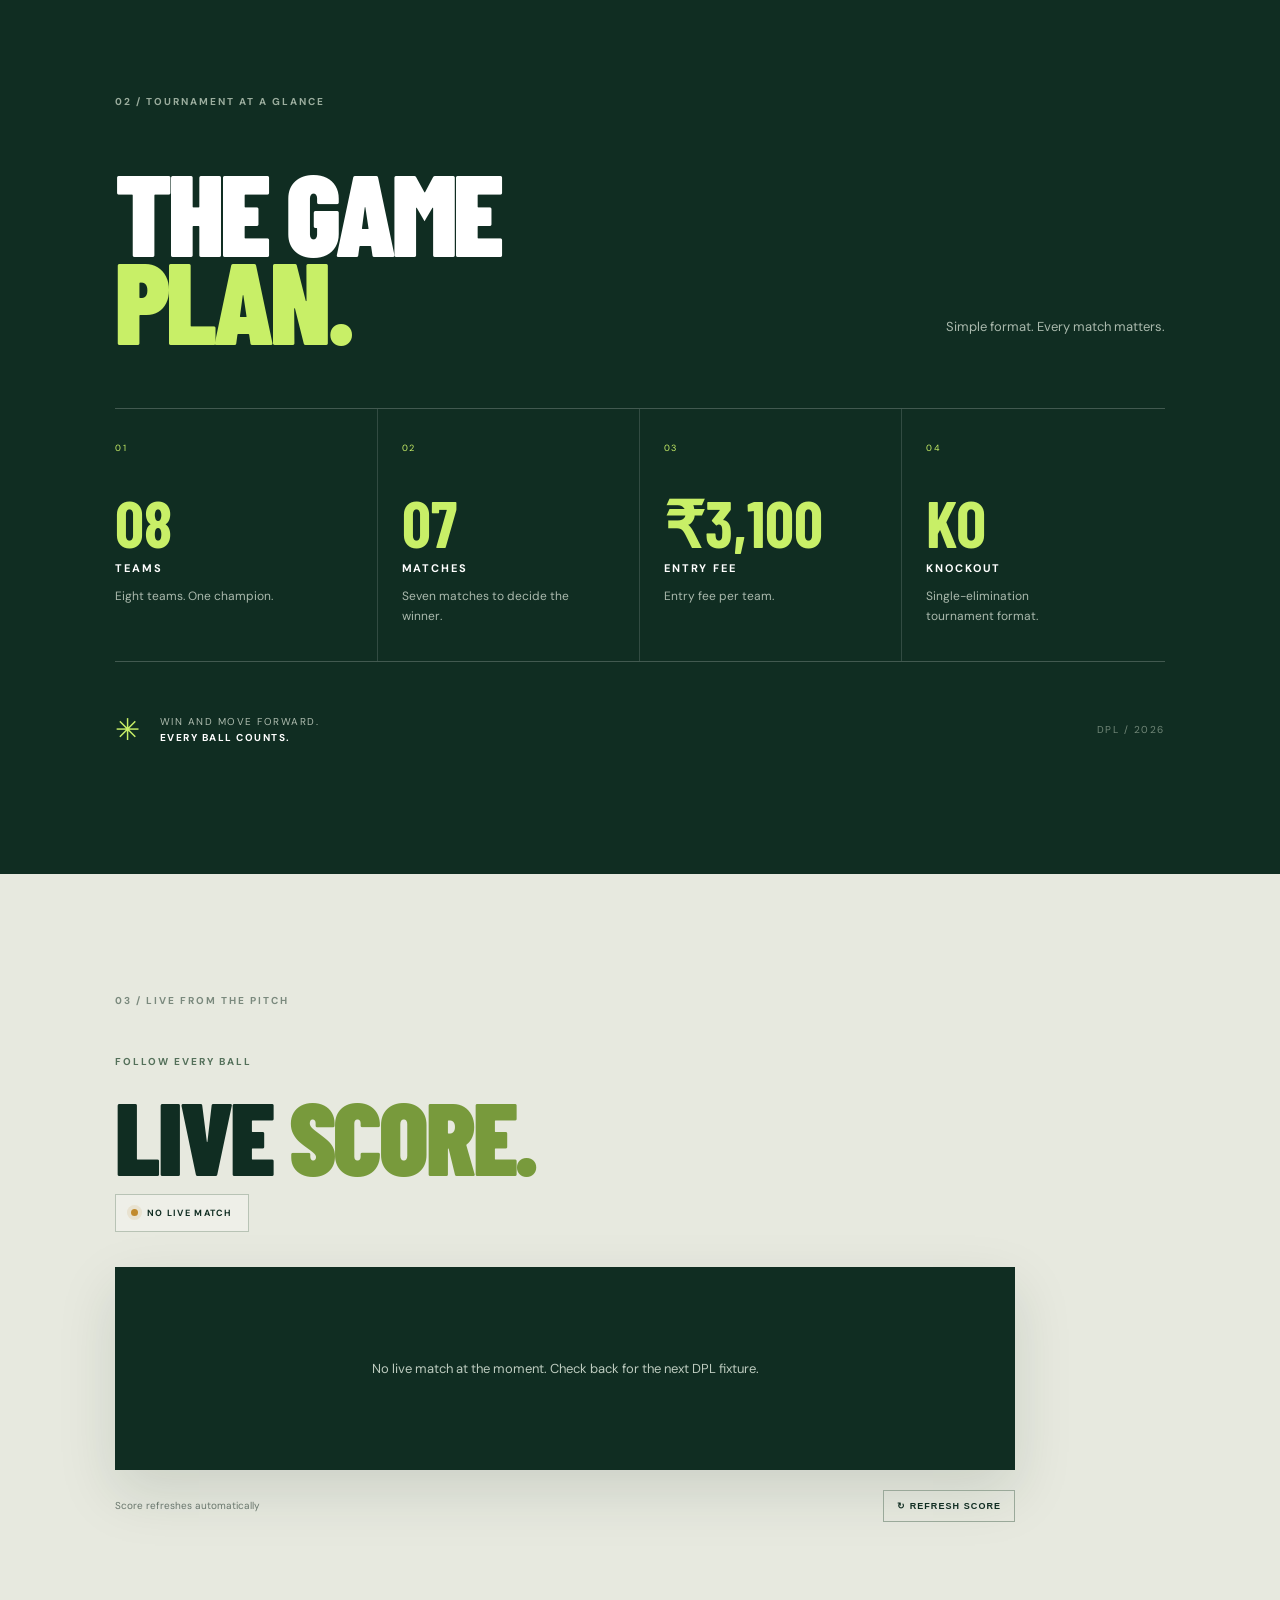
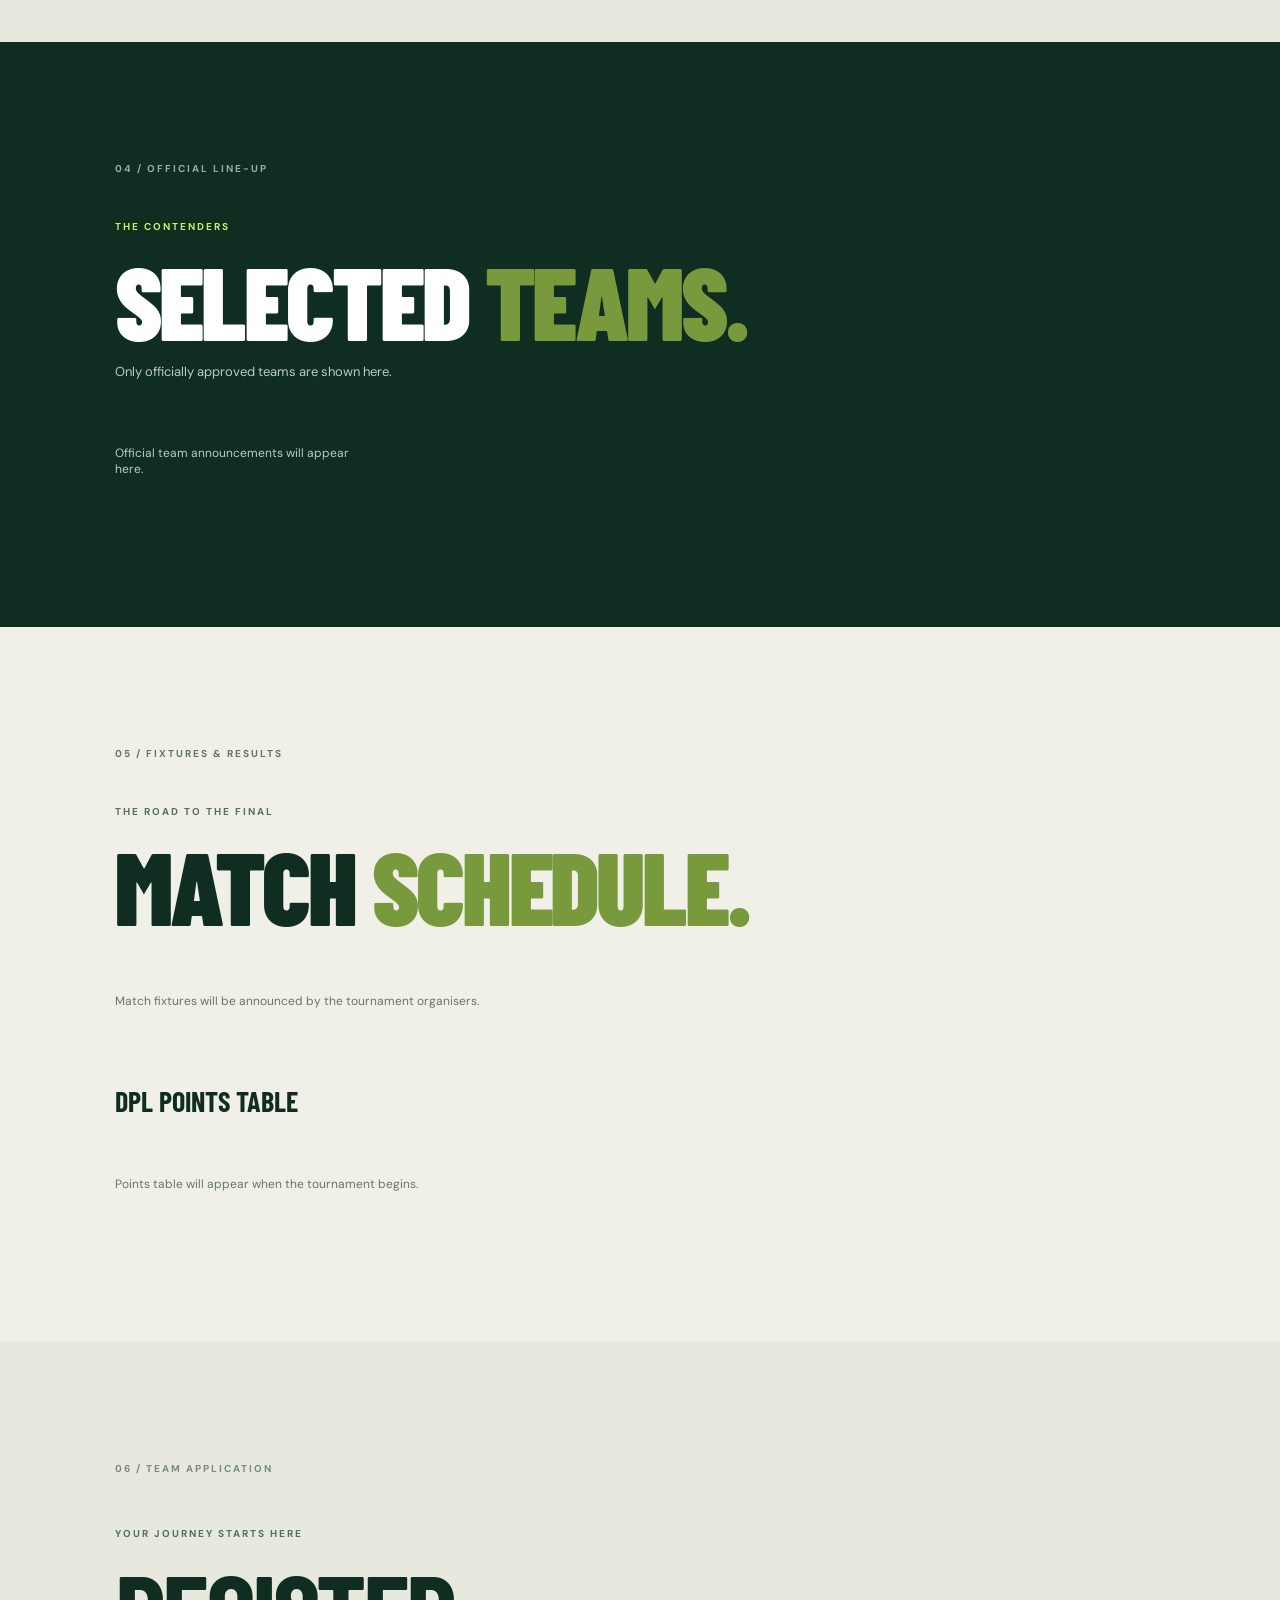
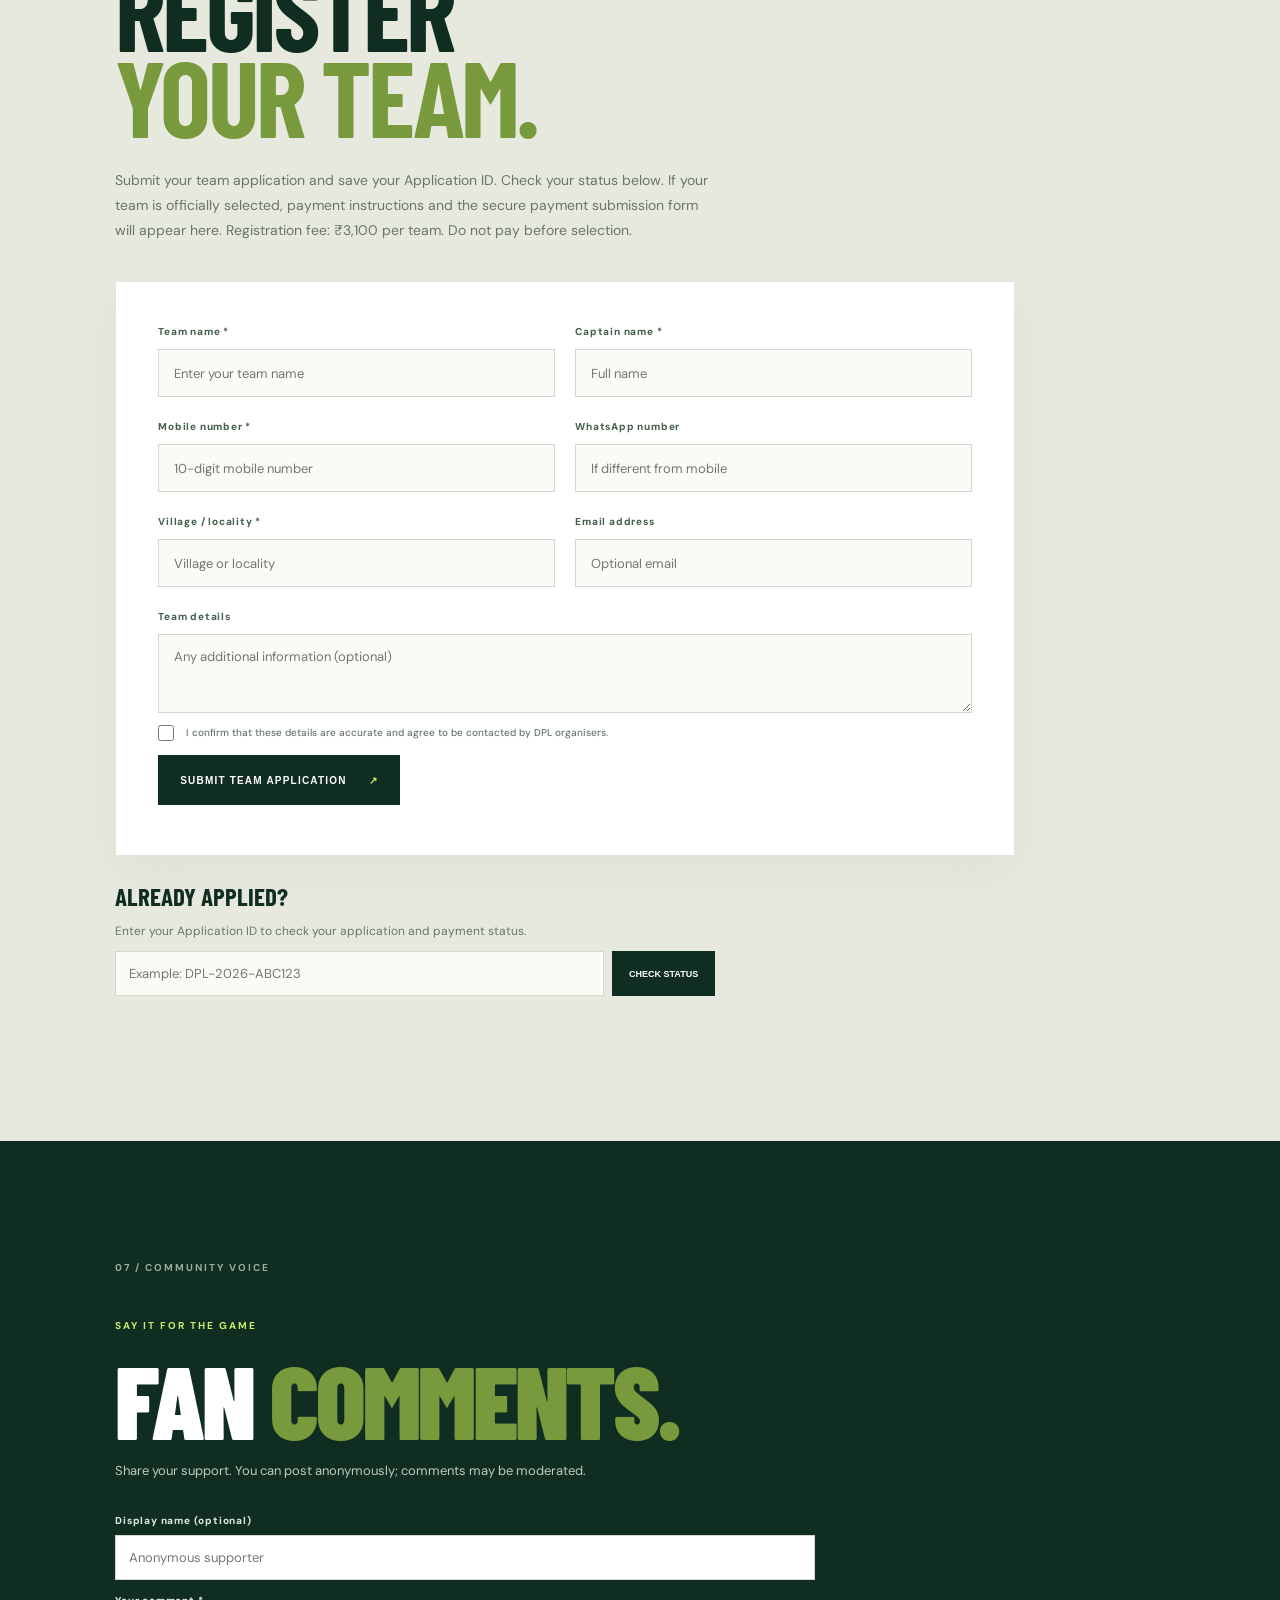
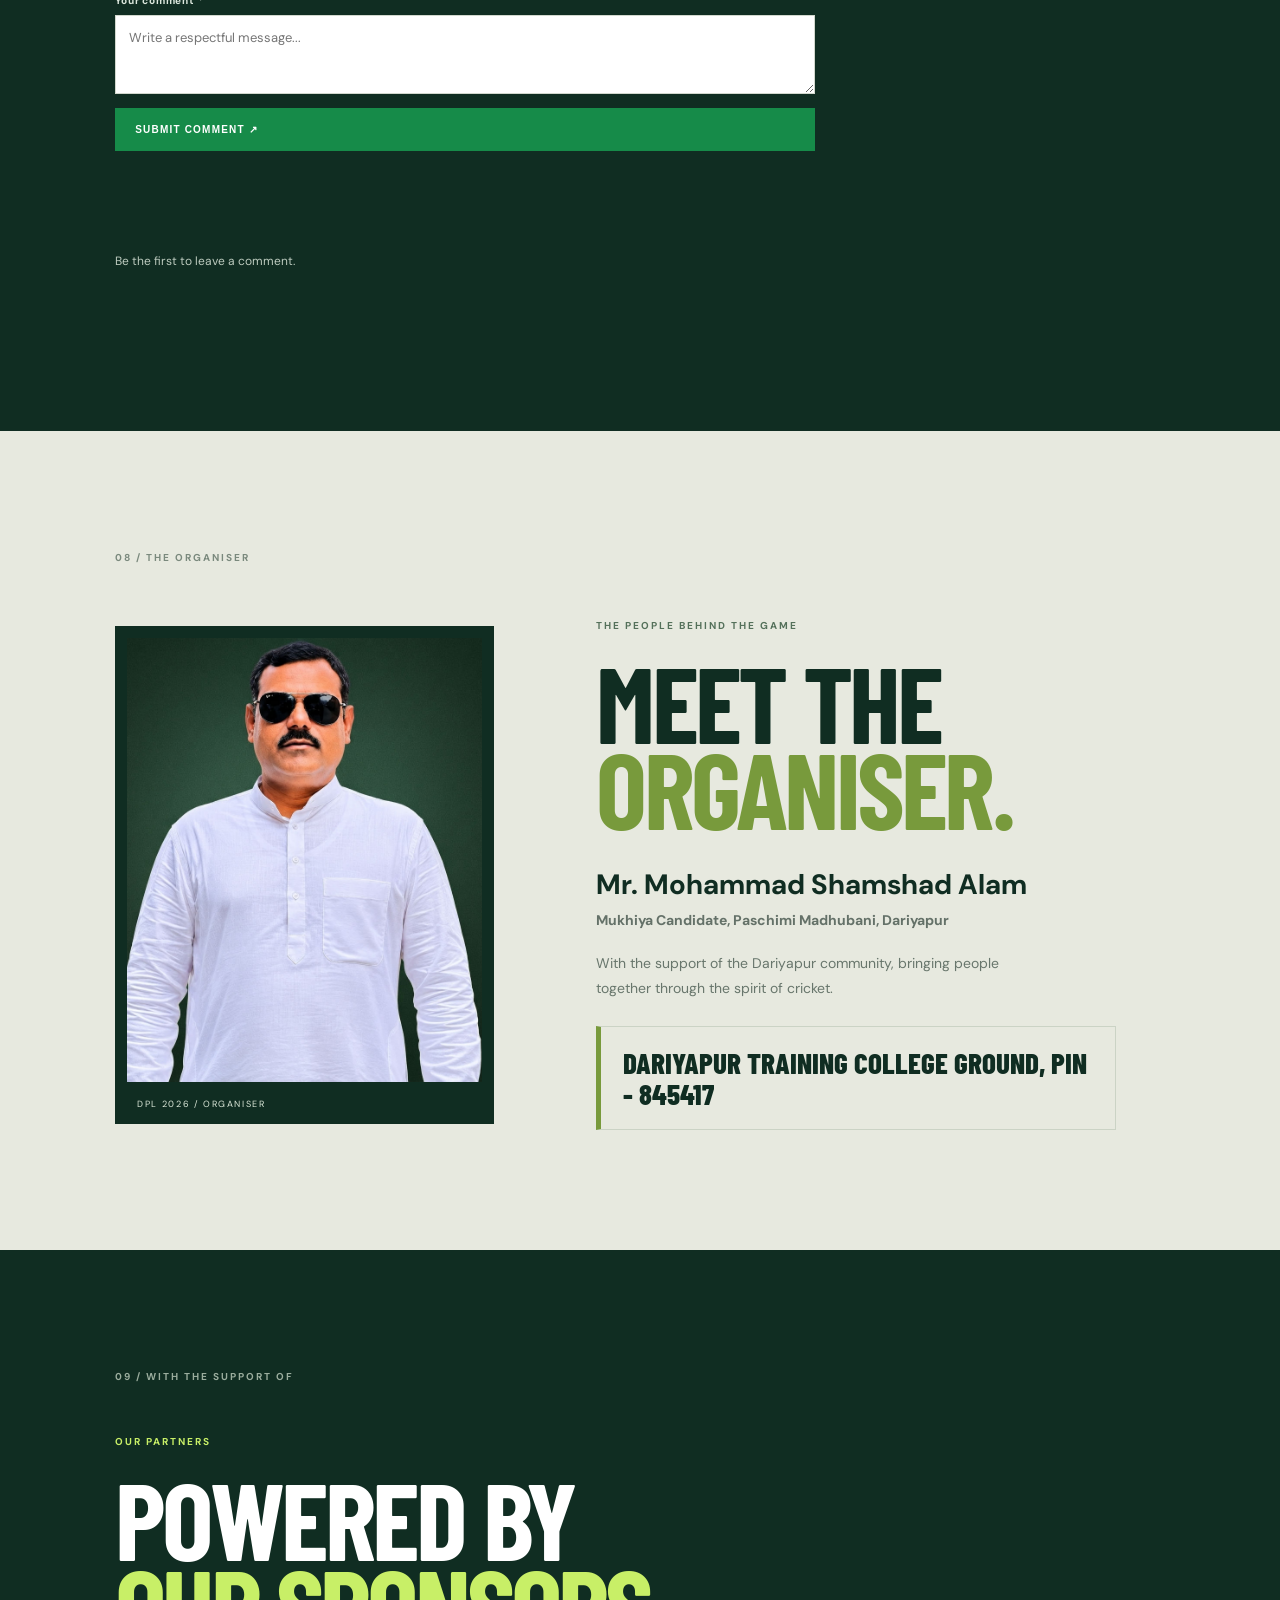
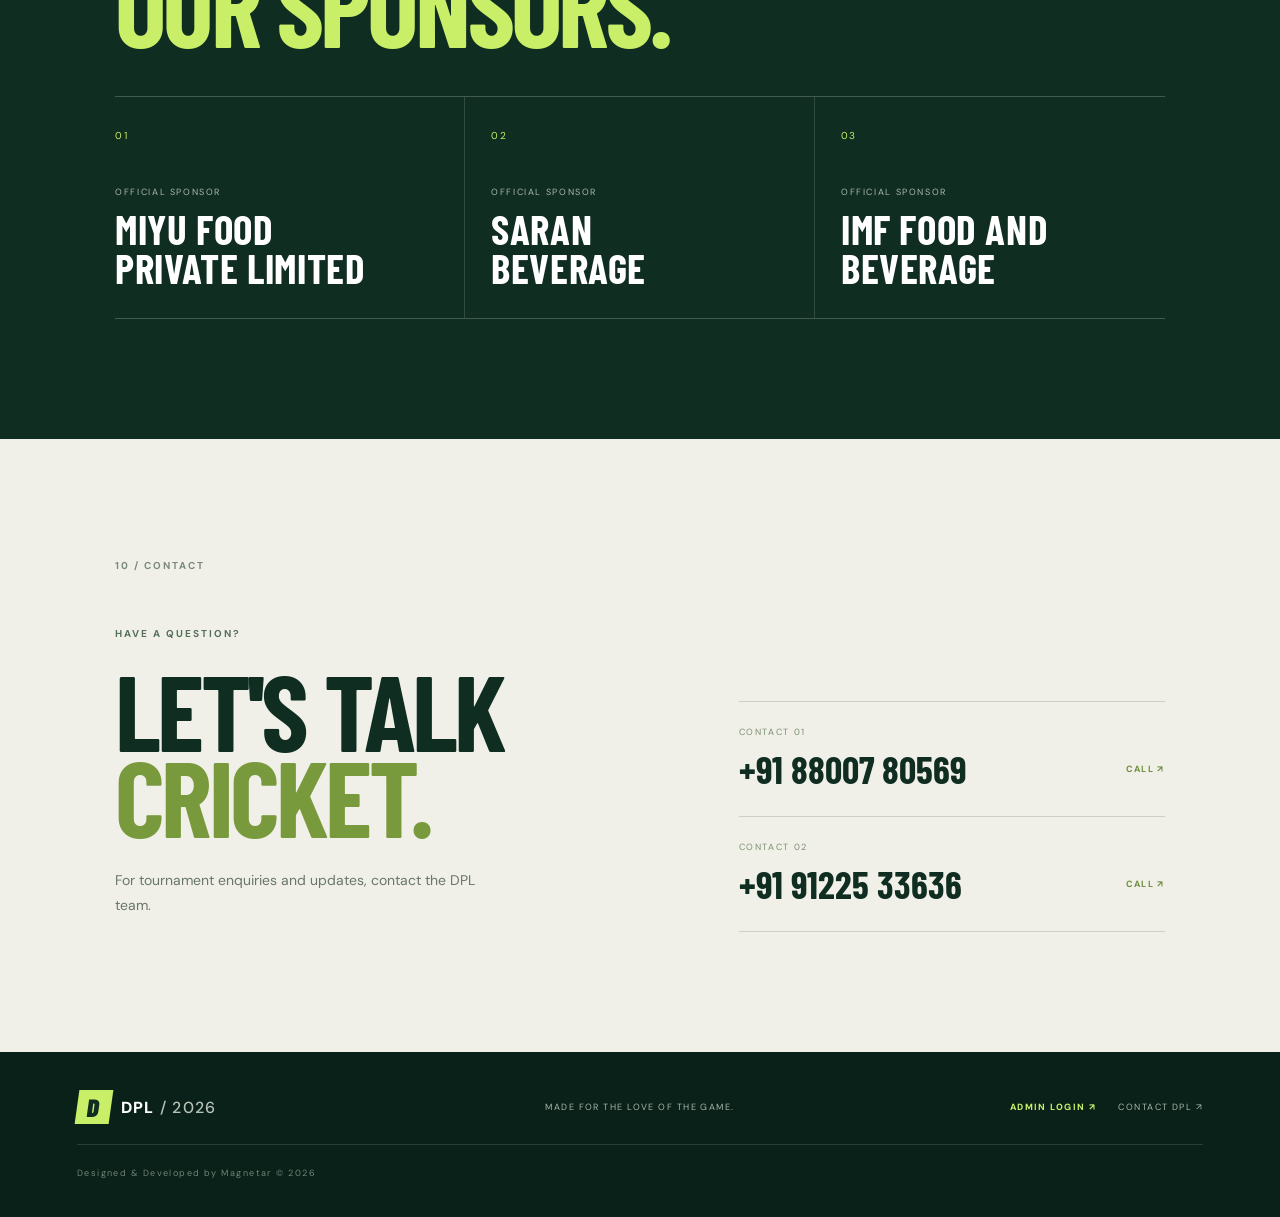
==== commit 27ae18c8: "Add files via upload" ====
--- a/index.html
+++ b/index.html
@@ -196,8 +196,11 @@
           <p class="eyebrow dark">THE PEOPLE BEHIND THE GAME</p>
           <h2>MEET THE<br><em>ORGANISER.</em></h2>
           <h3>Mr. Mohammad Shamshad Alam</h3>
-          <p class="organiser-role">Mukhiya Candidate, Paschimi Madhubani, Dariyapur - 845417</p>
-          <p class="organiser-description">With the support of the Dariyapur community, bringing people together through the spirit of cricket.</p><p class="organiser-venue"><b>Tournament Venue:</b> Dariyapur Training College Field, PIN 845417</p>
+          <p class="organiser-role">Mukhiya Candidate, Paschimi Madhubani, Dariyapur</p>
+          <p class="organiser-description">With the support of the Dariyapur community, bringing people together through the spirit of cricket.</p>
+          <div class="organiser-venue-box" aria-label="Tournament venue details">
+            <strong class="venue-box-name">DARIYAPUR TRAINING COLLEGE GROUND, PIN - 845417</strong>
+          </div>
         </div>
       </div>
     </section>
--- a/style.css
+++ b/style.css
@@ -1396,5 +1396,9 @@
 /* DPL 2026: selected-team payment flow and readable square comment cards */
 .selected-payment-panel{margin-top:36px;max-width:900px}.selected-payment-panel[hidden]{display:none!important}
 .application-status-card{max-width:700px;padding:18px 20px;background:#f5f7f0;border:1px solid #cbd5c6;color:#193426}.application-status-card p{margin:8px 0;color:#526456;font-size:12px;line-height:1.6}.application-status-card strong{color:#173b29}
-.upi-payment-card{display:grid;grid-template-columns:minmax(180px,240px) 1fr;gap:28px;align-items:center;max-width:760px;margin:25px 0 28px;padding:22px;background:#fff;border:1px solid #d8ded3}.upi-qr-wrap{display:grid;justify-items:center;gap:10px}.upi-qr-wrap img{display:block;width:min(100%,210px);height:auto;image-rendering:pixelated}.upi-qr-wrap small,.payment-label{font-size:9px;font-weight:800;letter-spacing:.12em;color:#68766c}.upi-details{display:grid;justify-items:start;gap:8px;color:#173b29}.upi-details>strong{font-size:18px}.upi-amount{font:800 38px 'Barlow Condensed',sans-serif!important;color:#608331}.upi-details code{font-size:15px;font-weight:800;color:#102d22}.copy-upi{border:1px solid #102d22;background:#102d22;color:white;padding:10px 14px;font-size:9px;font-weight:800;letter-spacing:.1em;cursor:pointer}.payment-warning{margin:8px 0 0;color:#68766c;font-size:11px;line-height:1.6}.policy-box{margin:24px 0 12px;padding:20px;background:#f5f7f0;border:1px solid #d8ded3;color:#34483a}.policy-box h3{margin:0 0 12px;color:#102d22;font:700 22px 'Barlow Condensed',sans-serif}.policy-box ol{padding-left:20px;margin:0}.policy-box li,.policy-box p{font-size:11px;line-height:1.7;margin:7px 0}.policy-consent{color:#526456!important}.organiser-venue{margin-top:16px;color:#526456;font-size:13px;line-height:1.7}.comment-card{background:#e8eee5!important;border:1px solid #d2ddcf!important;color:#173b29!important;border-radius:0!important}.comment-card b{color:#173b29!important}.comment-card small{color:#68766c!important}.comment-card p{color:#34483a!important}.report-comment{border-color:#9eae9e!important;color:#294b34!important}.report-comment:hover{background:#d6e2d2!important}
+.upi-payment-card{display:grid;grid-template-columns:minmax(180px,240px) 1fr;gap:28px;align-items:center;max-width:760px;margin:25px 0 28px;padding:22px;background:#fff;border:1px solid #d8ded3}.upi-qr-wrap{display:grid;justify-items:center;gap:10px}.upi-qr-wrap img{display:block;width:min(100%,210px);height:auto;image-rendering:pixelated}.upi-qr-wrap small,.payment-label{font-size:9px;font-weight:800;letter-spacing:.12em;color:#68766c}.upi-details{display:grid;justify-items:start;gap:8px;color:#173b29}.upi-details>strong{font-size:18px}.upi-amount{font:800 38px 'Barlow Condensed',sans-serif!important;color:#608331}.upi-details code{font-size:15px;font-weight:800;color:#102d22}.copy-upi{border:1px solid #102d22;background:#102d22;color:white;padding:10px 14px;font-size:9px;font-weight:800;letter-spacing:.1em;cursor:pointer}.payment-warning{margin:8px 0 0;color:#68766c;font-size:11px;line-height:1.6}.policy-box{margin:24px 0 12px;padding:20px;background:#f5f7f0;border:1px solid #d8ded3;color:#34483a}.policy-box h3{margin:0 0 12px;color:#102d22;font:700 22px 'Barlow Condensed',sans-serif}.policy-box ol{padding-left:20px;margin:0}.policy-box li,.policy-box p{font-size:11px;line-height:1.7;margin:7px 0}.policy-consent{color:#526456!important}.organiser-venue-box{display:grid;justify-items:start;gap:8px;max-width:520px;margin-top:24px;padding:20px 22px;background:#e7e9df;border:1px solid #cbd3c5;border-left:5px solid #789a3c;border-radius:0;color:#102d22}
+.venue-box-label{font-size:9px;font-weight:900;letter-spacing:.16em;color:#66823e}
+.venue-box-name{font:800 clamp(21px,2.6vw,29px)/1.08 'Barlow Condensed',sans-serif;color:#102d22}
+.venue-box-pin{display:block;margin-top:3px;padding:0;background:transparent;color:#102d22;font-size:13px;font-weight:800;letter-spacing:.08em}
+@media(max-width:560px){.organiser-venue-box{width:100%;padding:17px}.venue-box-name{font-size:24px}}.comment-card{background:#e8eee5!important;border:1px solid #d2ddcf!important;color:#173b29!important;border-radius:0!important}.comment-card b{color:#173b29!important}.comment-card small{color:#68766c!important}.comment-card p{color:#34483a!important}.report-comment{border-color:#9eae9e!important;color:#294b34!important}.report-comment:hover{background:#d6e2d2!important}
 @media(max-width:560px){.upi-payment-card{grid-template-columns:1fr;gap:18px;padding:17px}.upi-qr-wrap img{width:190px}.upi-details{width:100%}.policy-box{padding:15px}.application-status-card{padding:15px}}
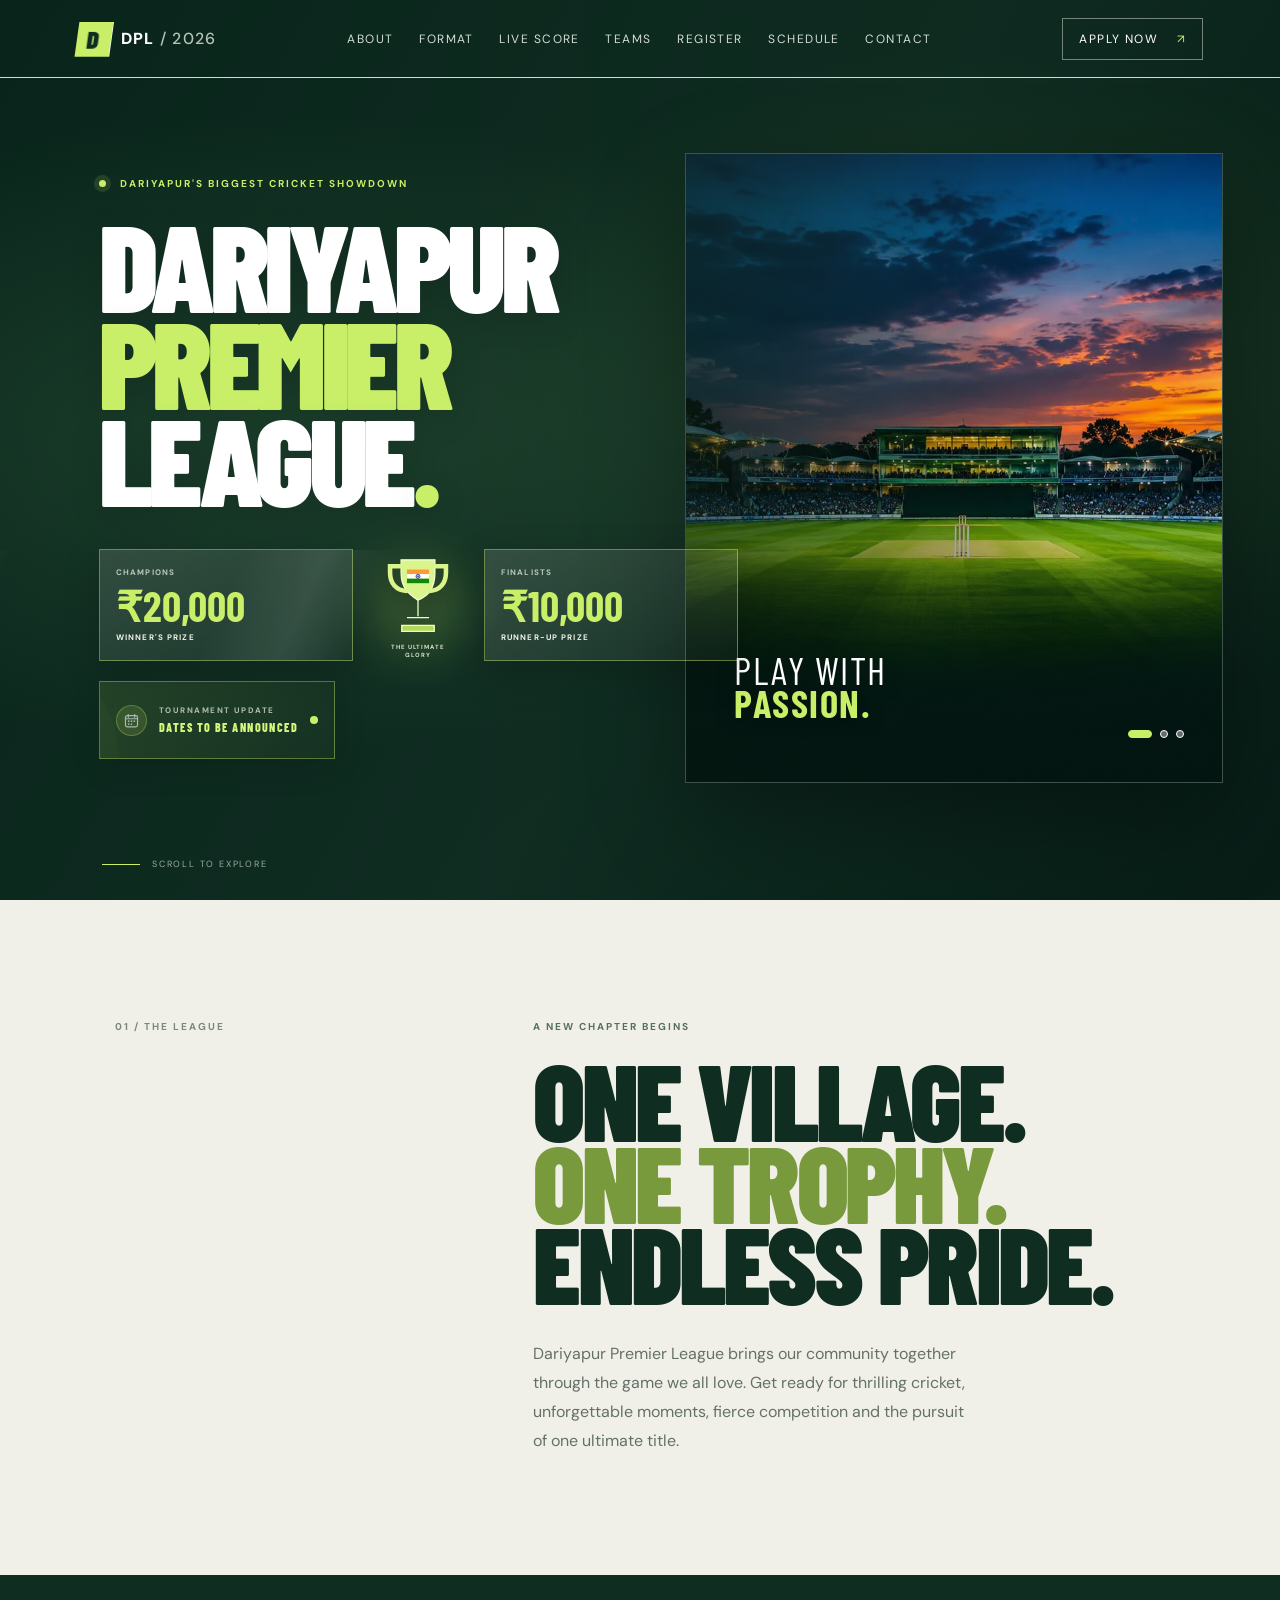
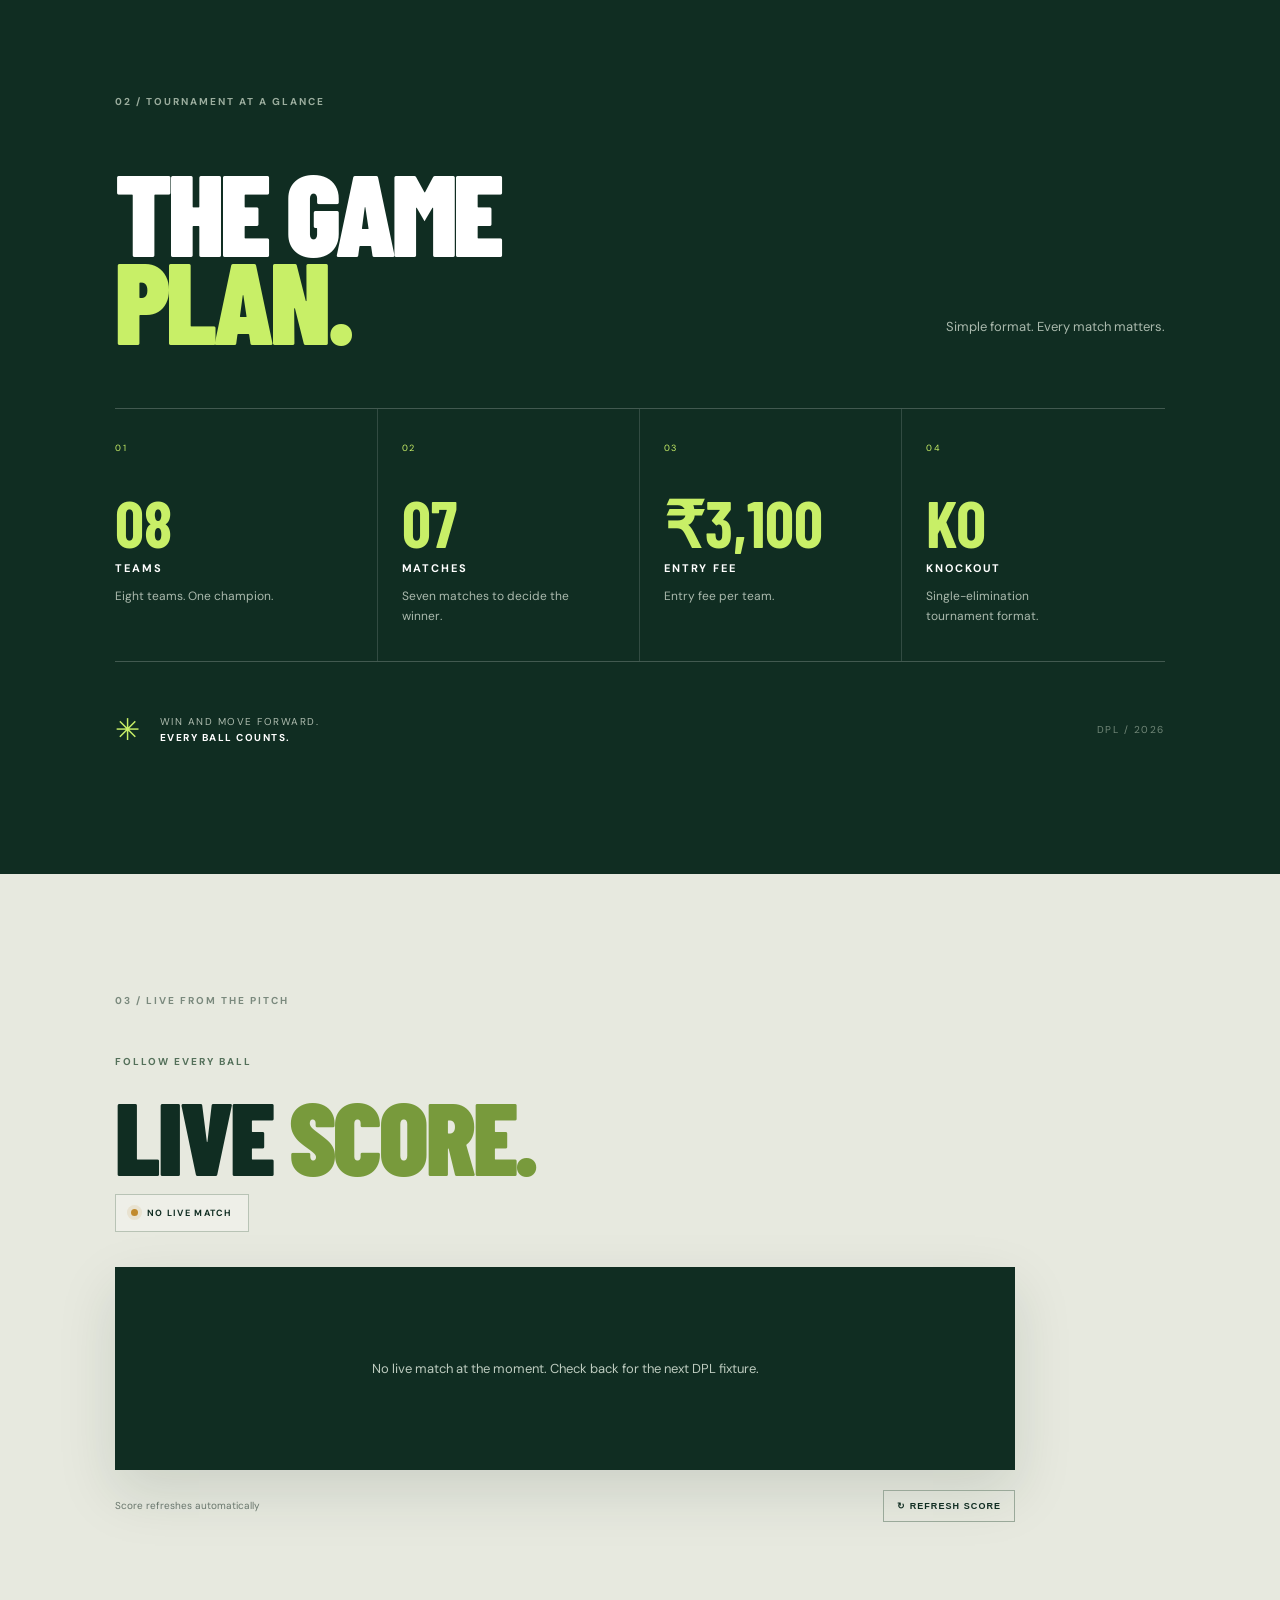
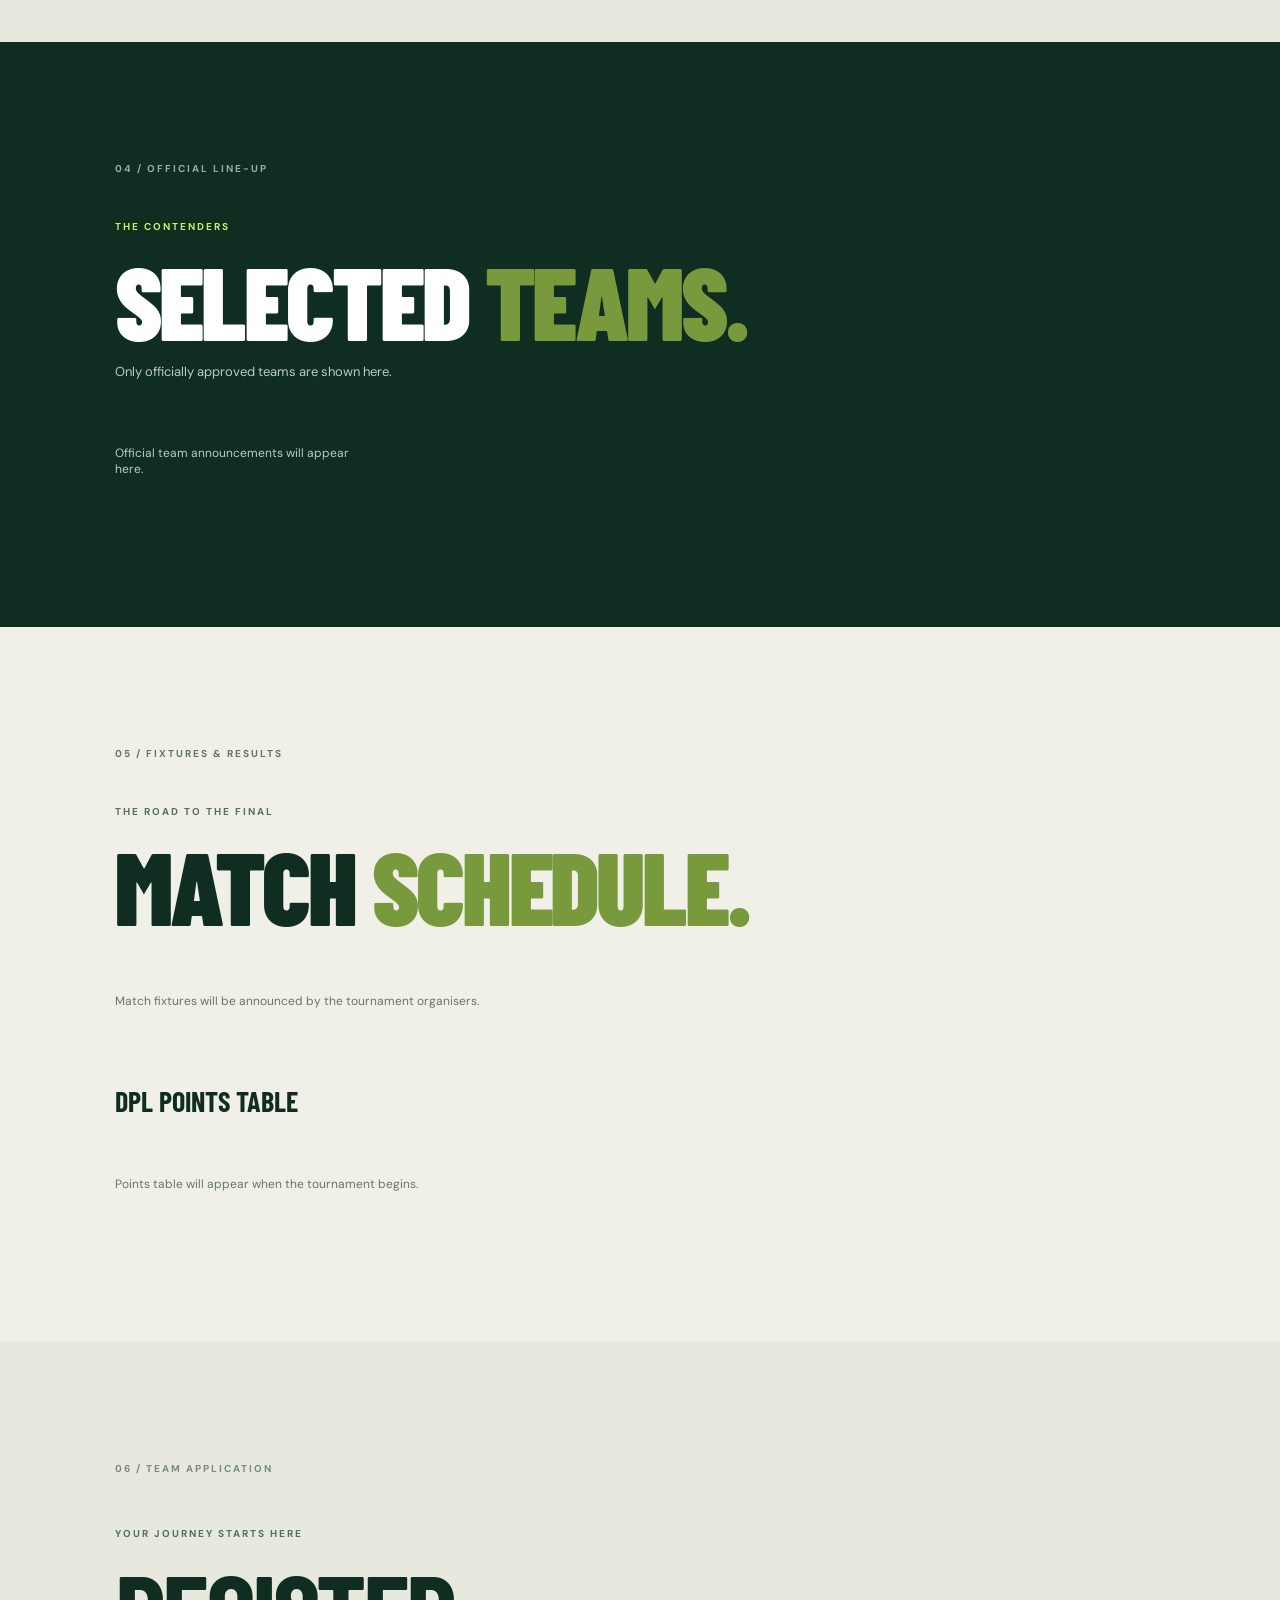
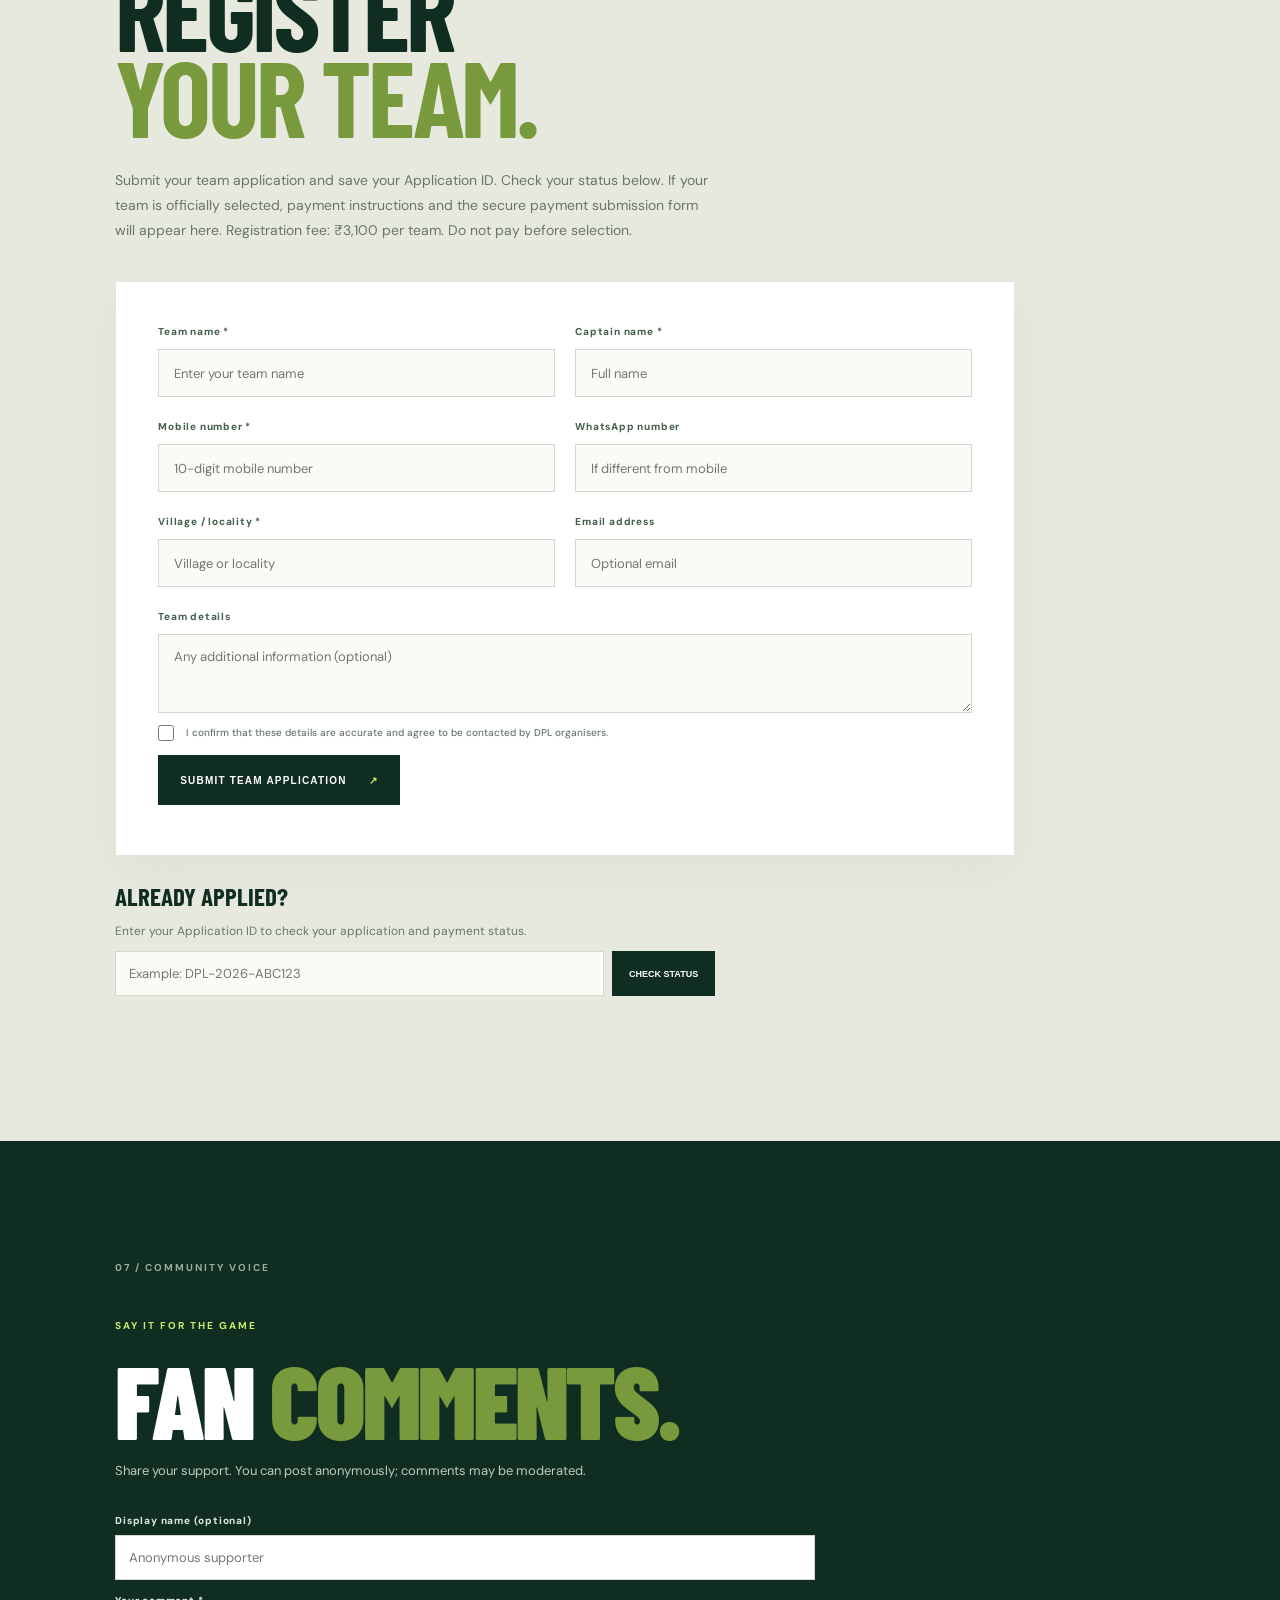
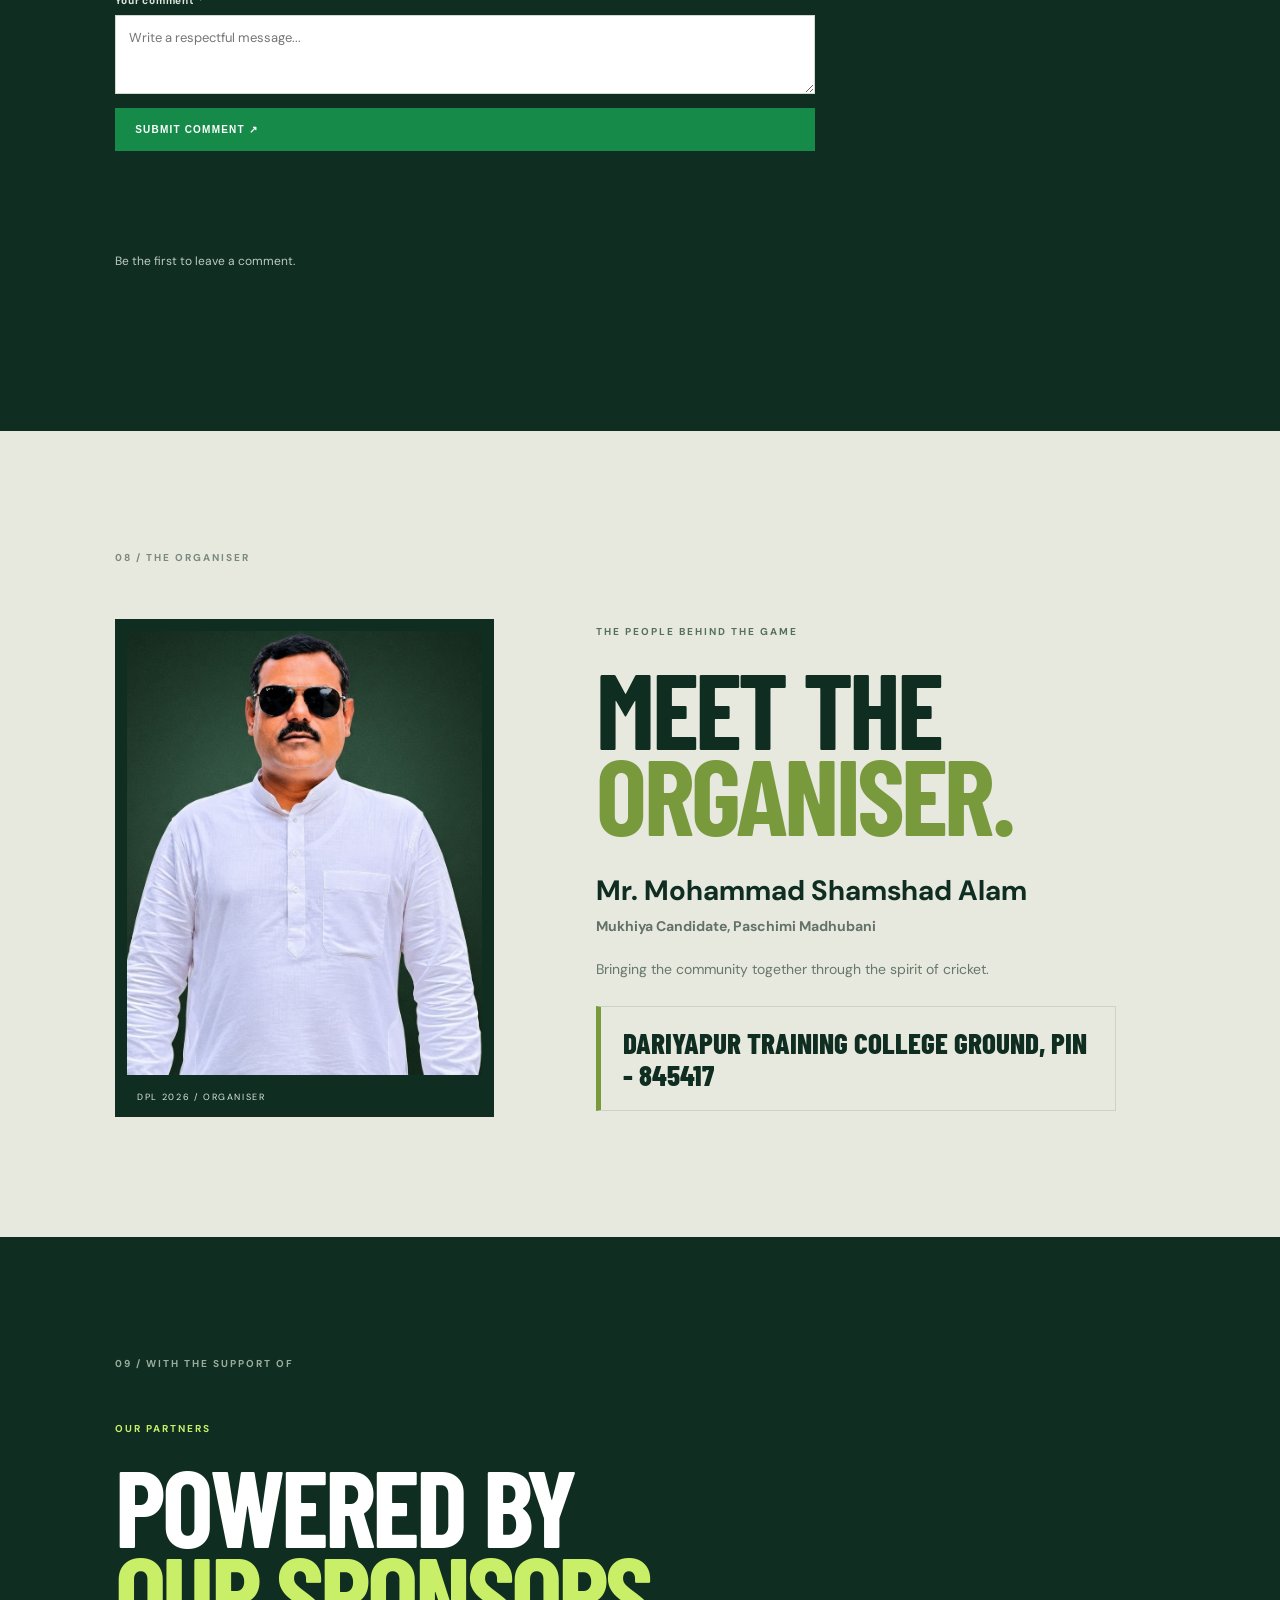
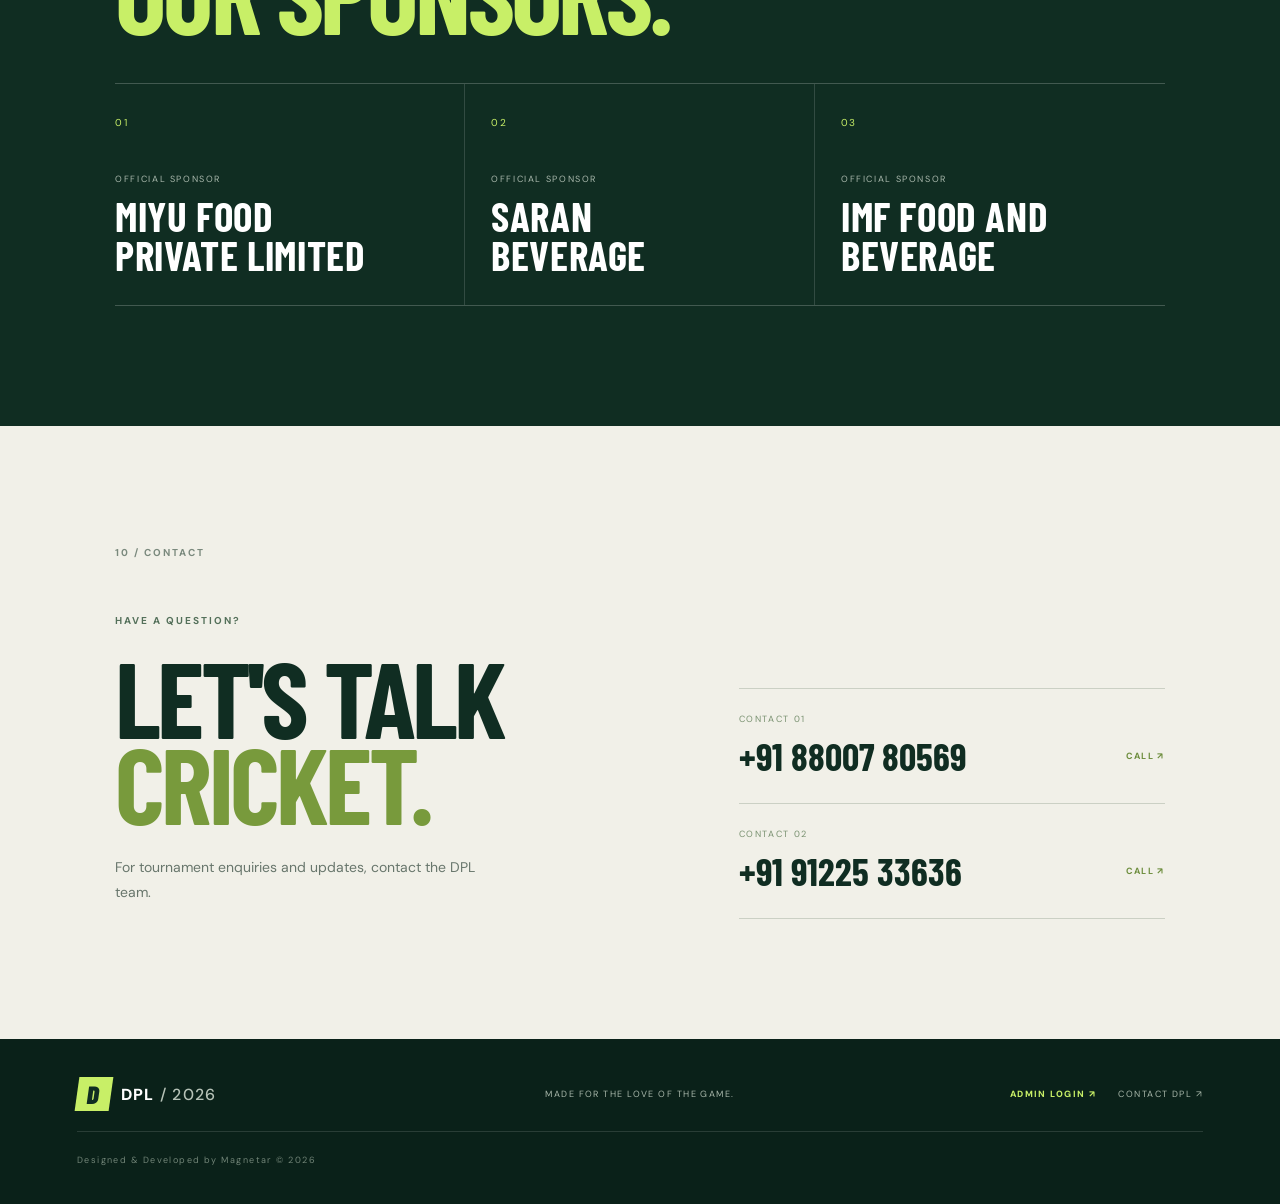
==== commit b0b58d3d: "Add files via upload" ====
--- a/index.html
+++ b/index.html
@@ -196,8 +196,8 @@
           <p class="eyebrow dark">THE PEOPLE BEHIND THE GAME</p>
           <h2>MEET THE<br><em>ORGANISER.</em></h2>
           <h3>Mr. Mohammad Shamshad Alam</h3>
-          <p class="organiser-role">Mukhiya Candidate, Paschimi Madhubani, Dariyapur</p>
-          <p class="organiser-description">With the support of the Dariyapur community, bringing people together through the spirit of cricket.</p>
+          <p class="organiser-role">Mukhiya Candidate, Paschimi Madhubani</p>
+          <p class="organiser-description">Bringing the community together through the spirit of cricket.</p>
           <div class="organiser-venue-box" aria-label="Tournament venue details">
             <strong class="venue-box-name">DARIYAPUR TRAINING COLLEGE GROUND, PIN - 845417</strong>
           </div>
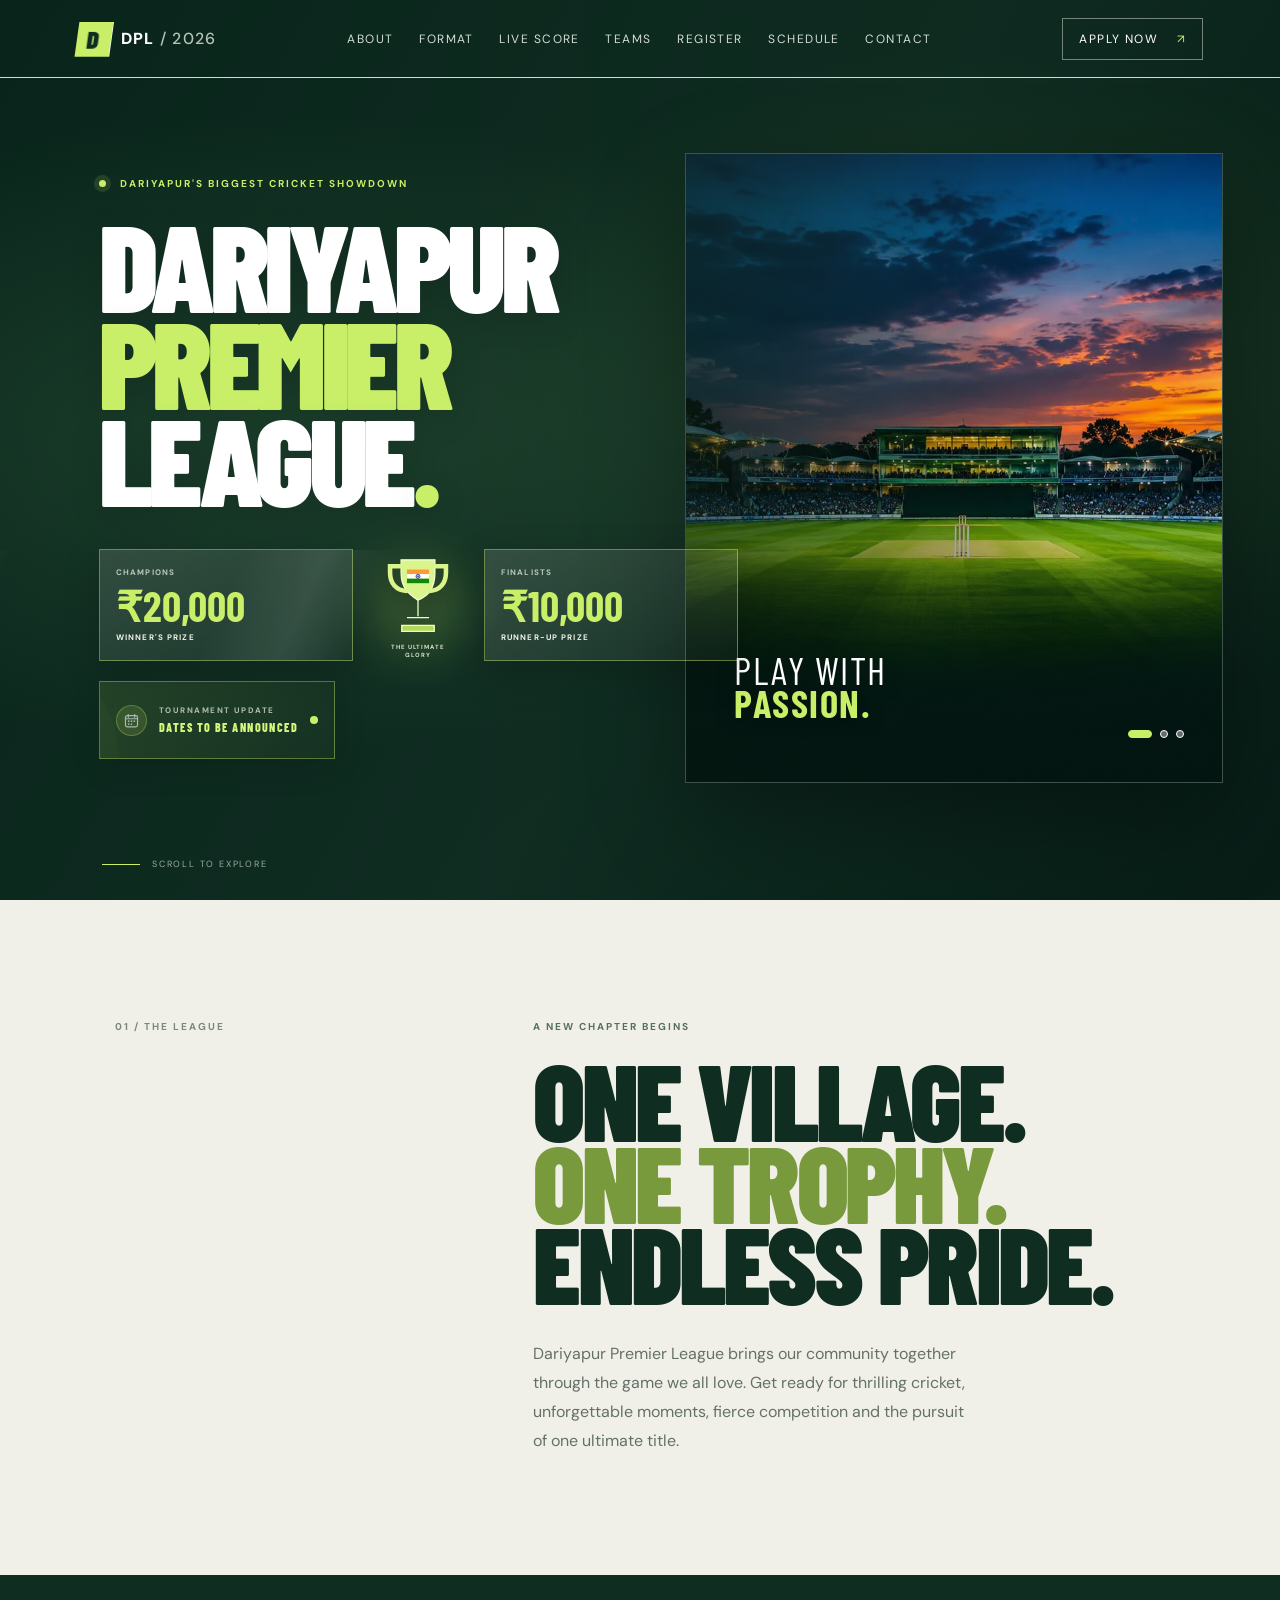
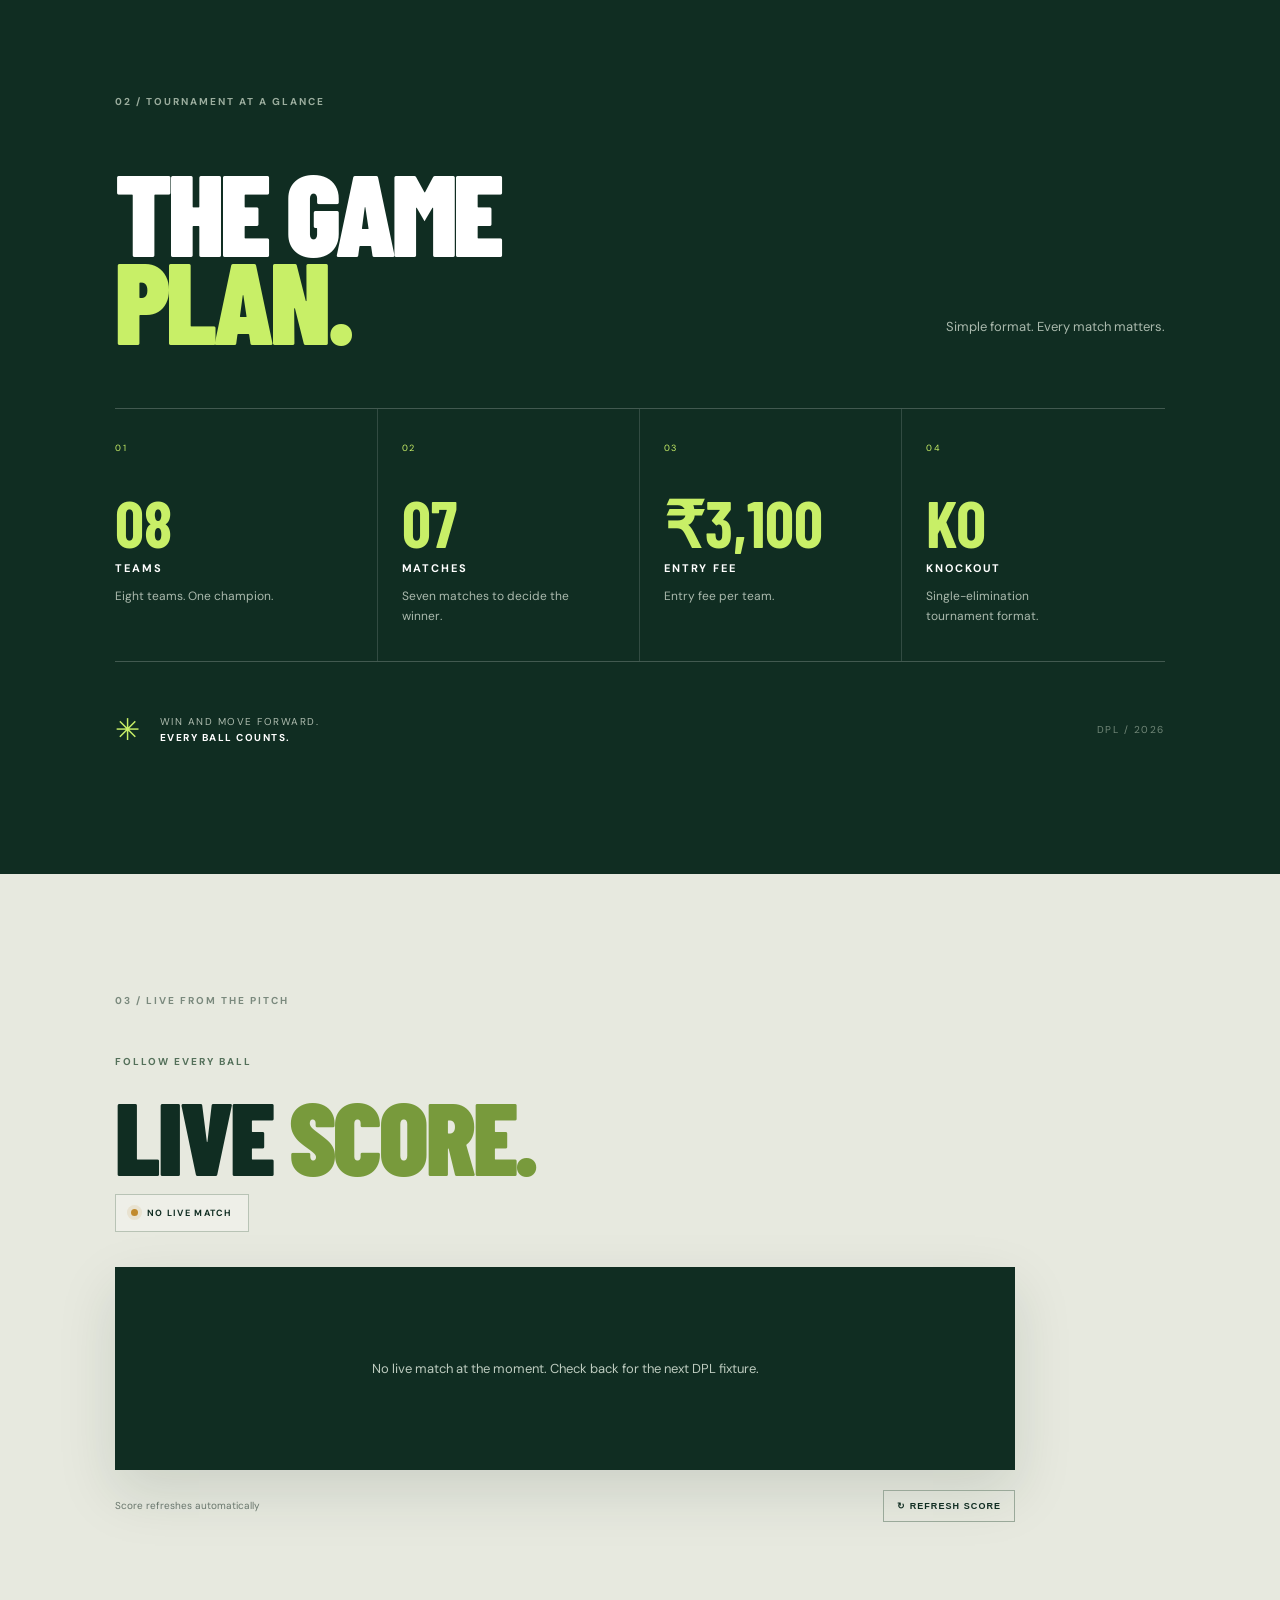
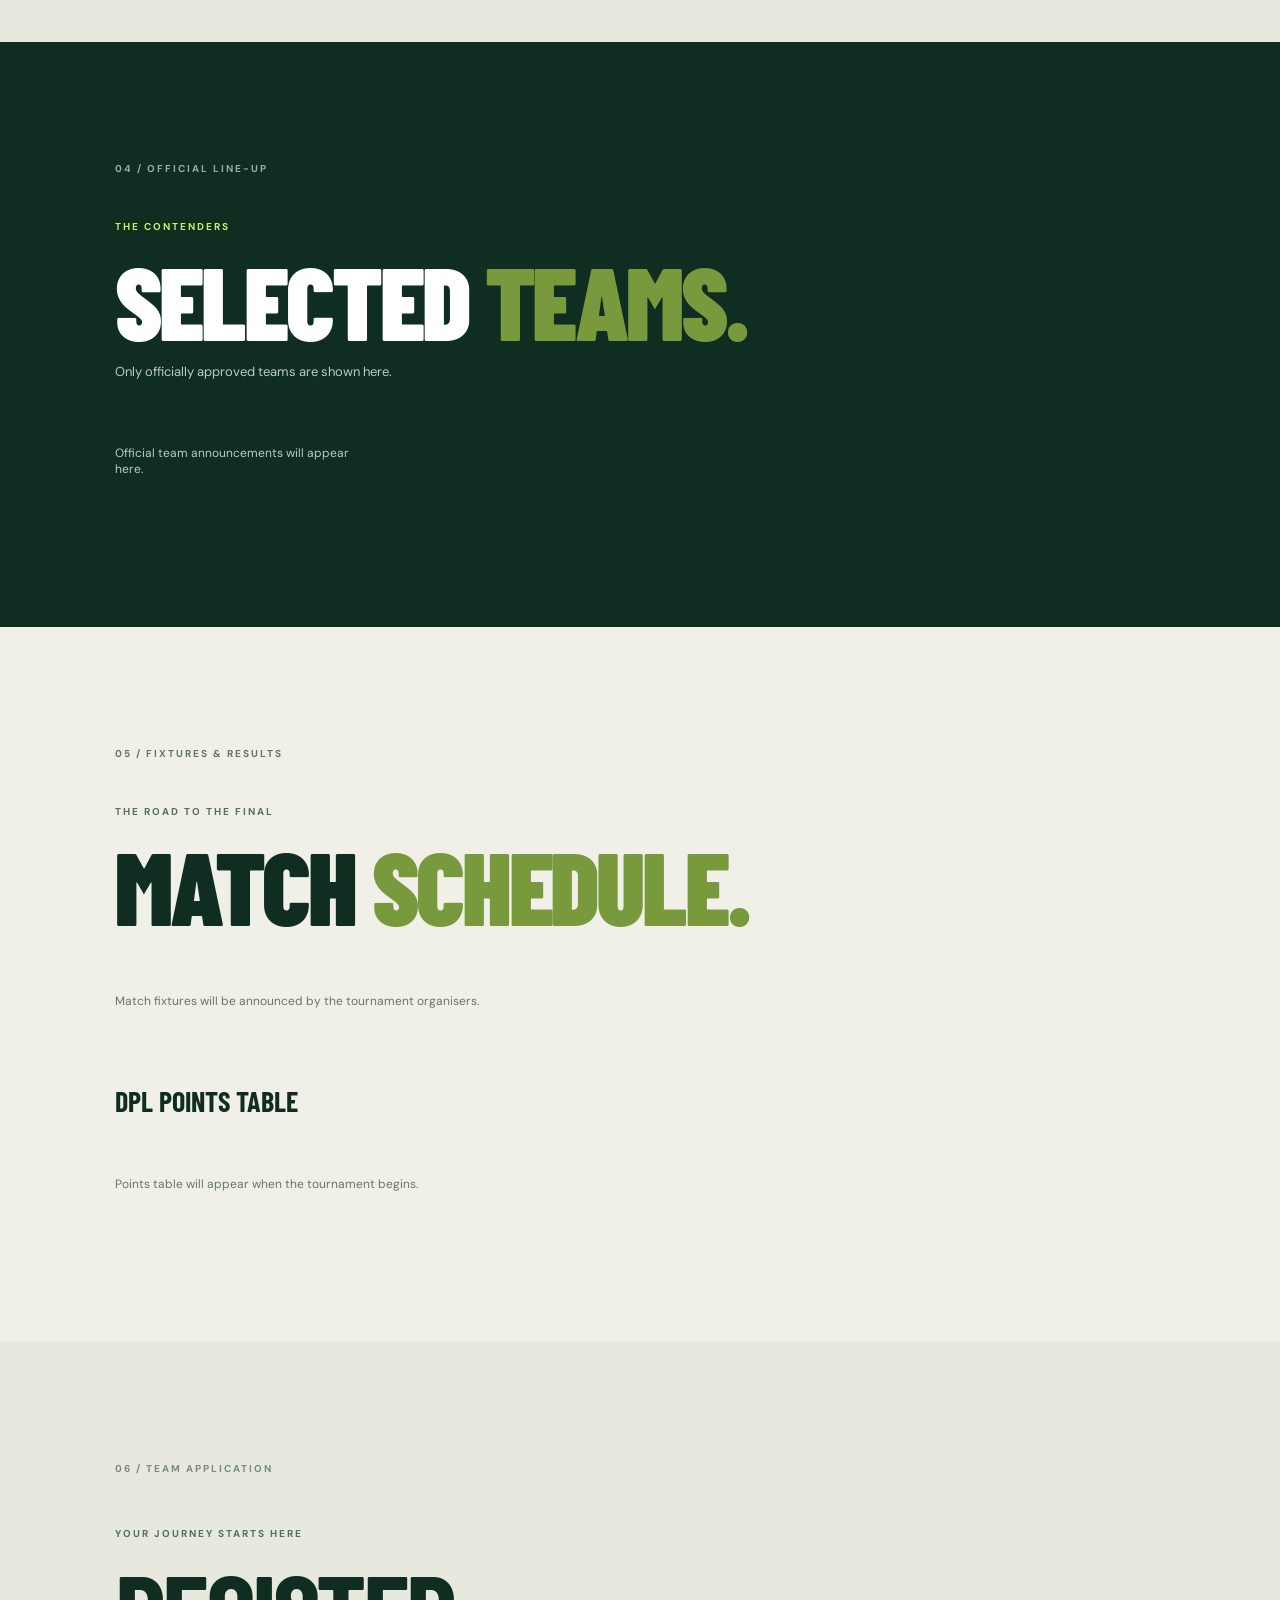
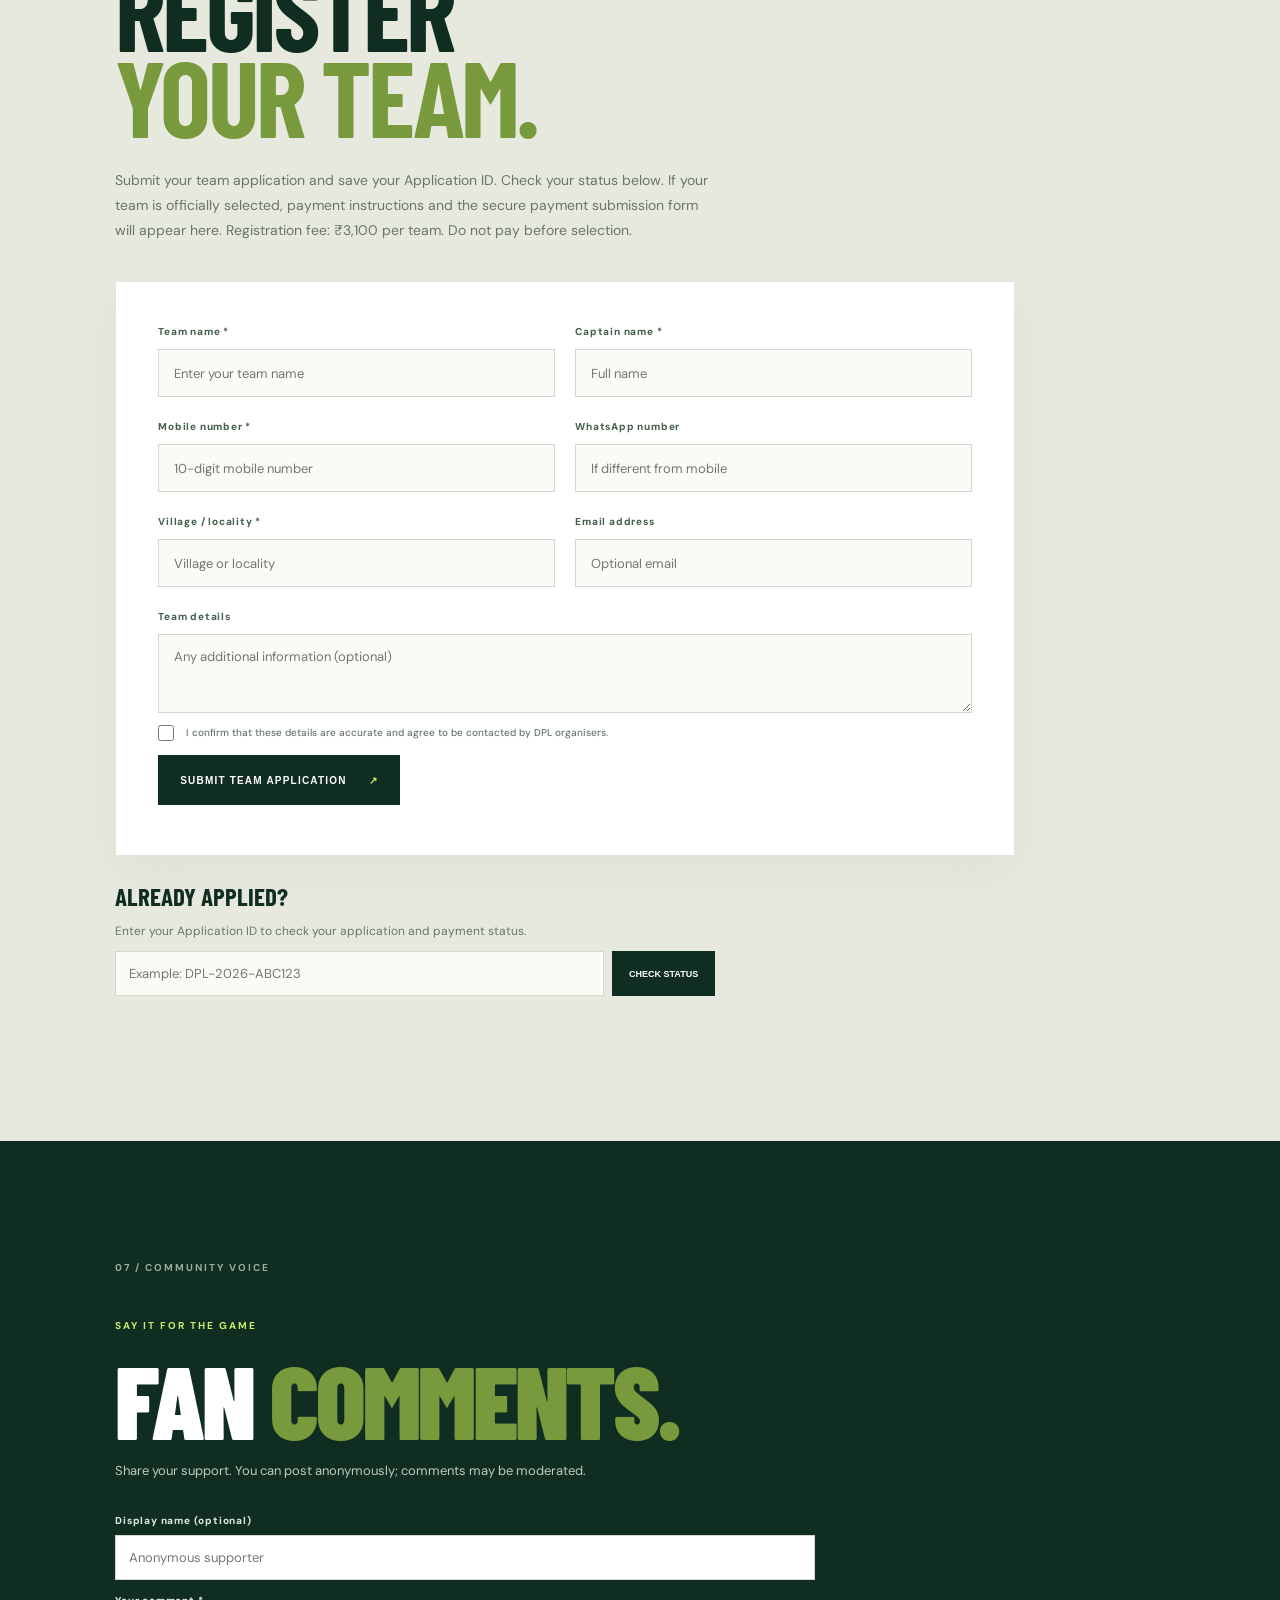
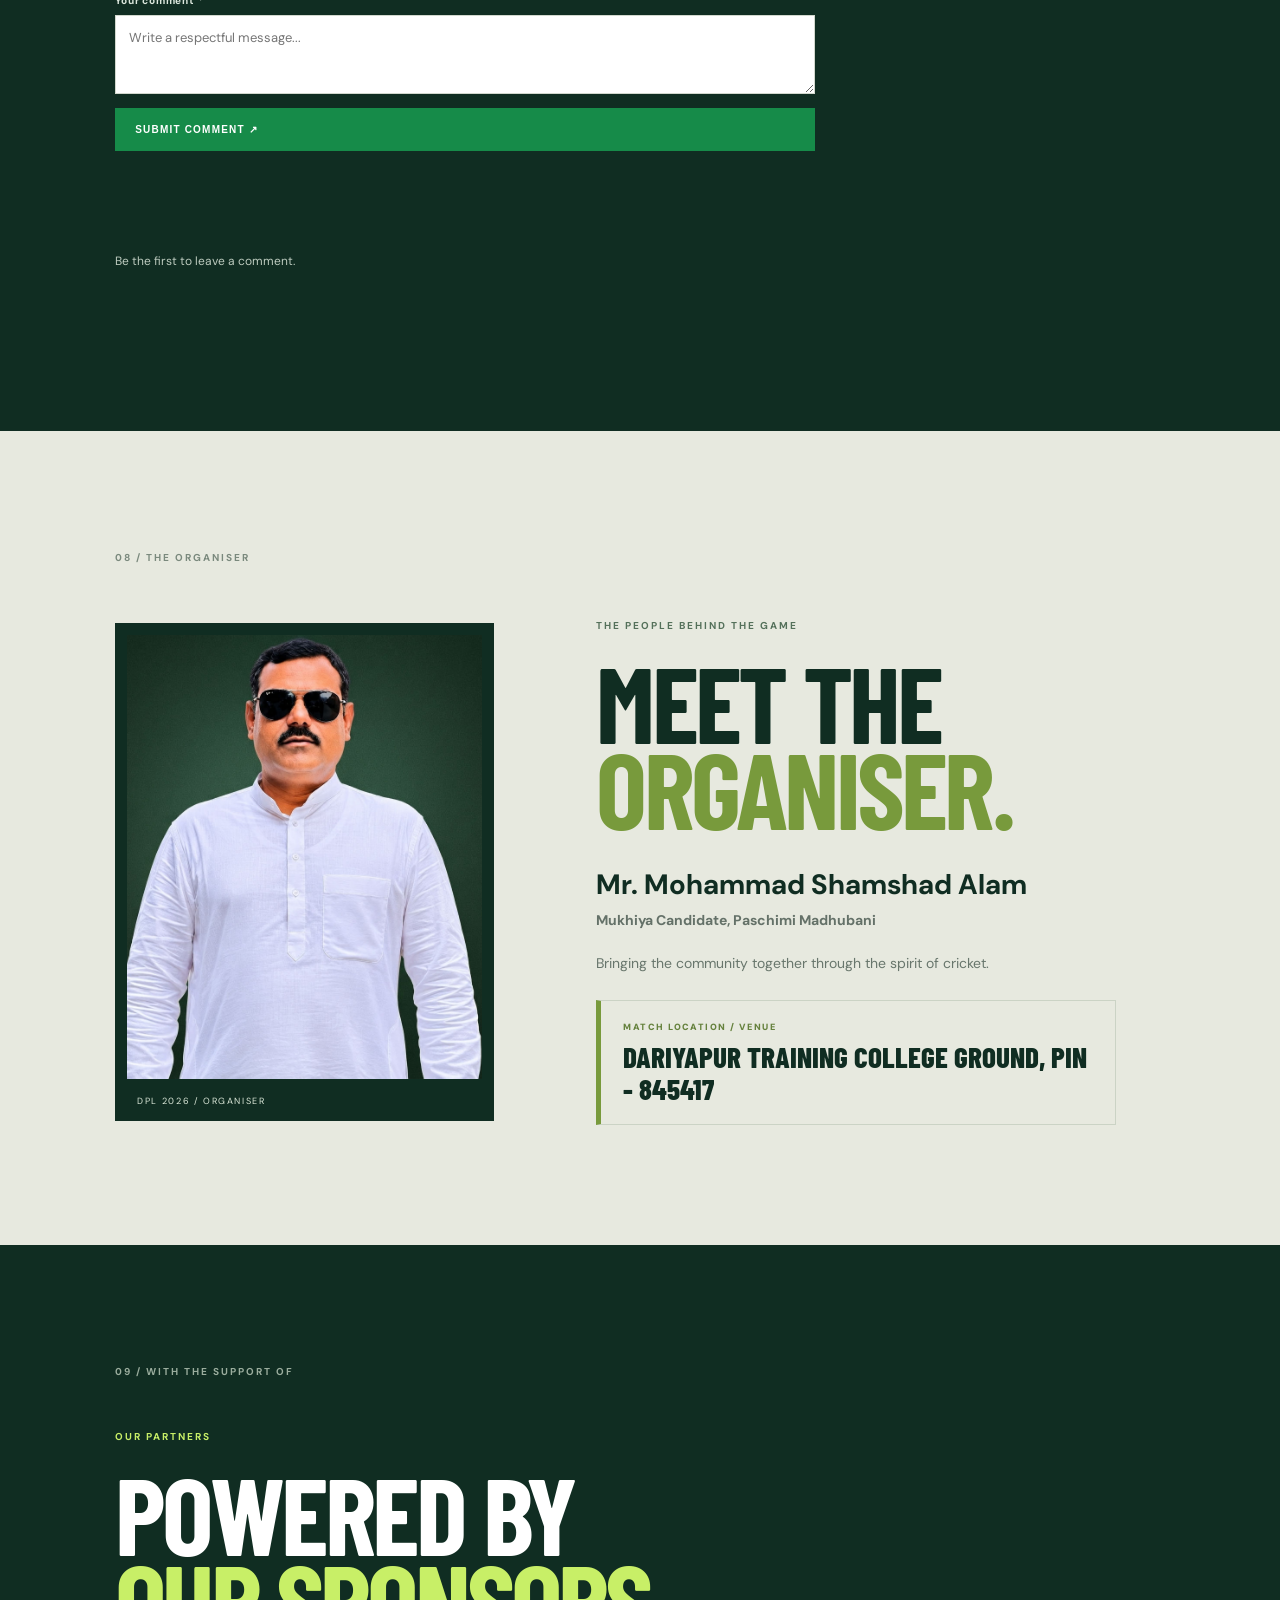
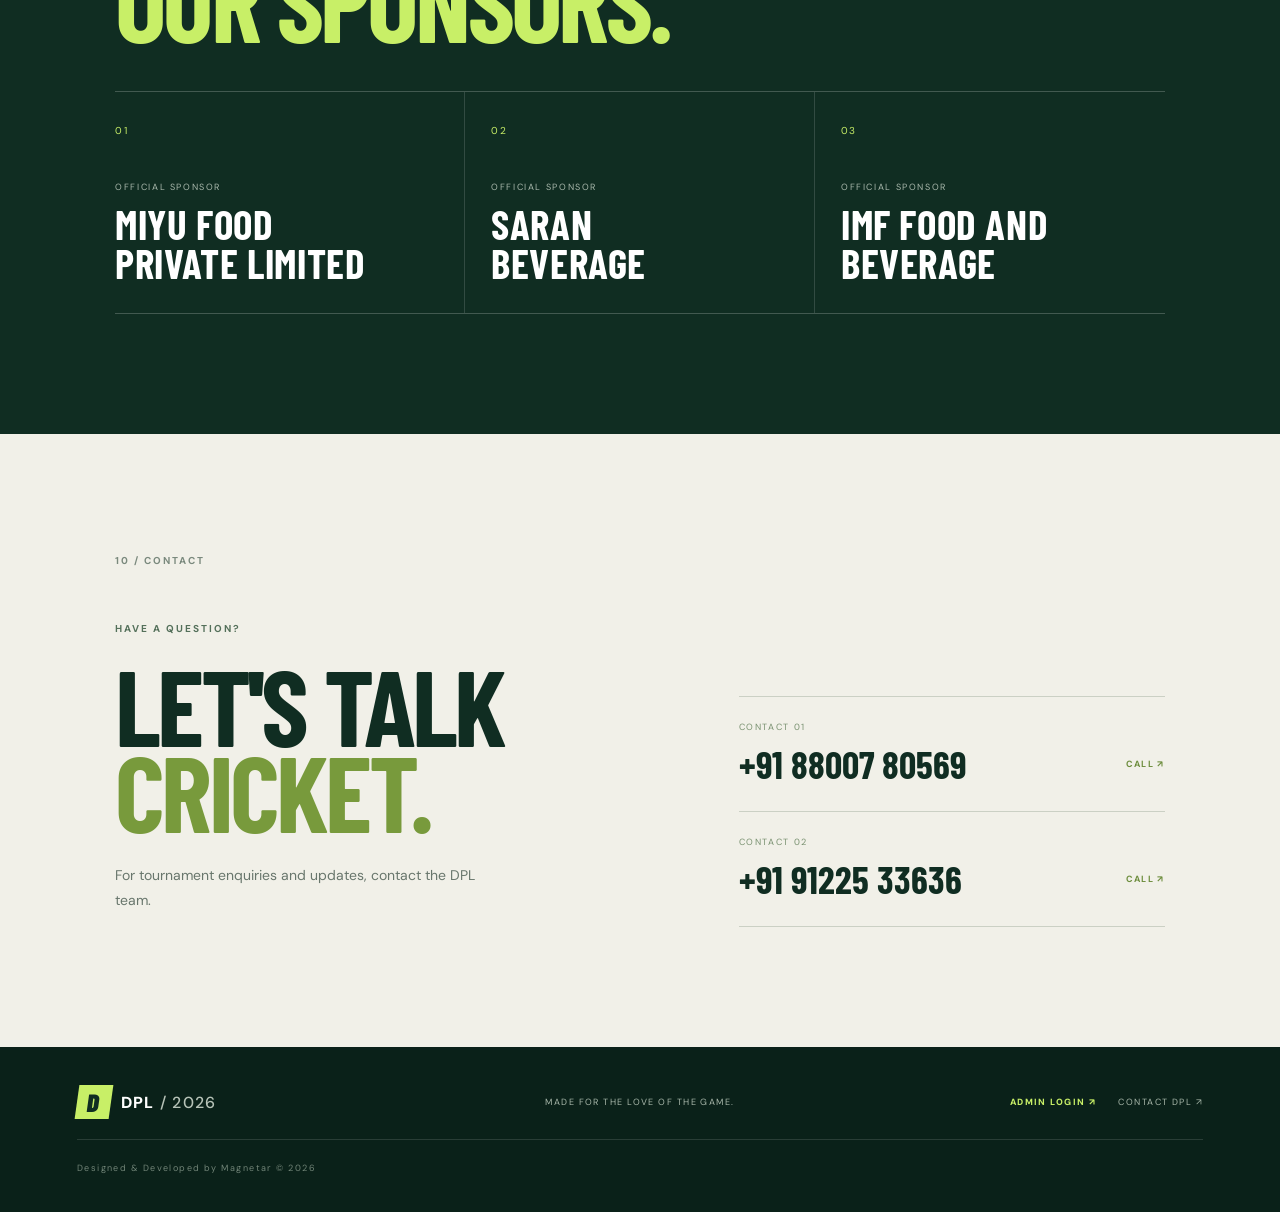
==== commit 7e0b322a: "Add files via upload" ====
--- a/index.html
+++ b/index.html
@@ -198,7 +198,8 @@
           <h3>Mr. Mohammad Shamshad Alam</h3>
           <p class="organiser-role">Mukhiya Candidate, Paschimi Madhubani</p>
           <p class="organiser-description">Bringing the community together through the spirit of cricket.</p>
-          <div class="organiser-venue-box" aria-label="Tournament venue details">
+          <div class="organiser-venue-box" aria-label="Match location and venue">
+            <span class="venue-box-label">MATCH LOCATION / VENUE</span>
             <strong class="venue-box-name">DARIYAPUR TRAINING COLLEGE GROUND, PIN - 845417</strong>
           </div>
         </div>
--- a/style.css
+++ b/style.css
@@ -1397,7 +1397,7 @@
 .selected-payment-panel{margin-top:36px;max-width:900px}.selected-payment-panel[hidden]{display:none!important}
 .application-status-card{max-width:700px;padding:18px 20px;background:#f5f7f0;border:1px solid #cbd5c6;color:#193426}.application-status-card p{margin:8px 0;color:#526456;font-size:12px;line-height:1.6}.application-status-card strong{color:#173b29}
 .upi-payment-card{display:grid;grid-template-columns:minmax(180px,240px) 1fr;gap:28px;align-items:center;max-width:760px;margin:25px 0 28px;padding:22px;background:#fff;border:1px solid #d8ded3}.upi-qr-wrap{display:grid;justify-items:center;gap:10px}.upi-qr-wrap img{display:block;width:min(100%,210px);height:auto;image-rendering:pixelated}.upi-qr-wrap small,.payment-label{font-size:9px;font-weight:800;letter-spacing:.12em;color:#68766c}.upi-details{display:grid;justify-items:start;gap:8px;color:#173b29}.upi-details>strong{font-size:18px}.upi-amount{font:800 38px 'Barlow Condensed',sans-serif!important;color:#608331}.upi-details code{font-size:15px;font-weight:800;color:#102d22}.copy-upi{border:1px solid #102d22;background:#102d22;color:white;padding:10px 14px;font-size:9px;font-weight:800;letter-spacing:.1em;cursor:pointer}.payment-warning{margin:8px 0 0;color:#68766c;font-size:11px;line-height:1.6}.policy-box{margin:24px 0 12px;padding:20px;background:#f5f7f0;border:1px solid #d8ded3;color:#34483a}.policy-box h3{margin:0 0 12px;color:#102d22;font:700 22px 'Barlow Condensed',sans-serif}.policy-box ol{padding-left:20px;margin:0}.policy-box li,.policy-box p{font-size:11px;line-height:1.7;margin:7px 0}.policy-consent{color:#526456!important}.organiser-venue-box{display:grid;justify-items:start;gap:8px;max-width:520px;margin-top:24px;padding:20px 22px;background:#e7e9df;border:1px solid #cbd3c5;border-left:5px solid #789a3c;border-radius:0;color:#102d22}
-.venue-box-label{font-size:9px;font-weight:900;letter-spacing:.16em;color:#66823e}
+.venue-box-label{display:block;font-size:9px;font-weight:900;letter-spacing:.16em;color:#66823e}.venue-box-name{display:block;max-width:100%;overflow-wrap:anywhere}
 .venue-box-name{font:800 clamp(21px,2.6vw,29px)/1.08 'Barlow Condensed',sans-serif;color:#102d22}
 .venue-box-pin{display:block;margin-top:3px;padding:0;background:transparent;color:#102d22;font-size:13px;font-weight:800;letter-spacing:.08em}
 @media(max-width:560px){.organiser-venue-box{width:100%;padding:17px}.venue-box-name{font-size:24px}}.comment-card{background:#e8eee5!important;border:1px solid #d2ddcf!important;color:#173b29!important;border-radius:0!important}.comment-card b{color:#173b29!important}.comment-card small{color:#68766c!important}.comment-card p{color:#34483a!important}.report-comment{border-color:#9eae9e!important;color:#294b34!important}.report-comment:hover{background:#d6e2d2!important}
